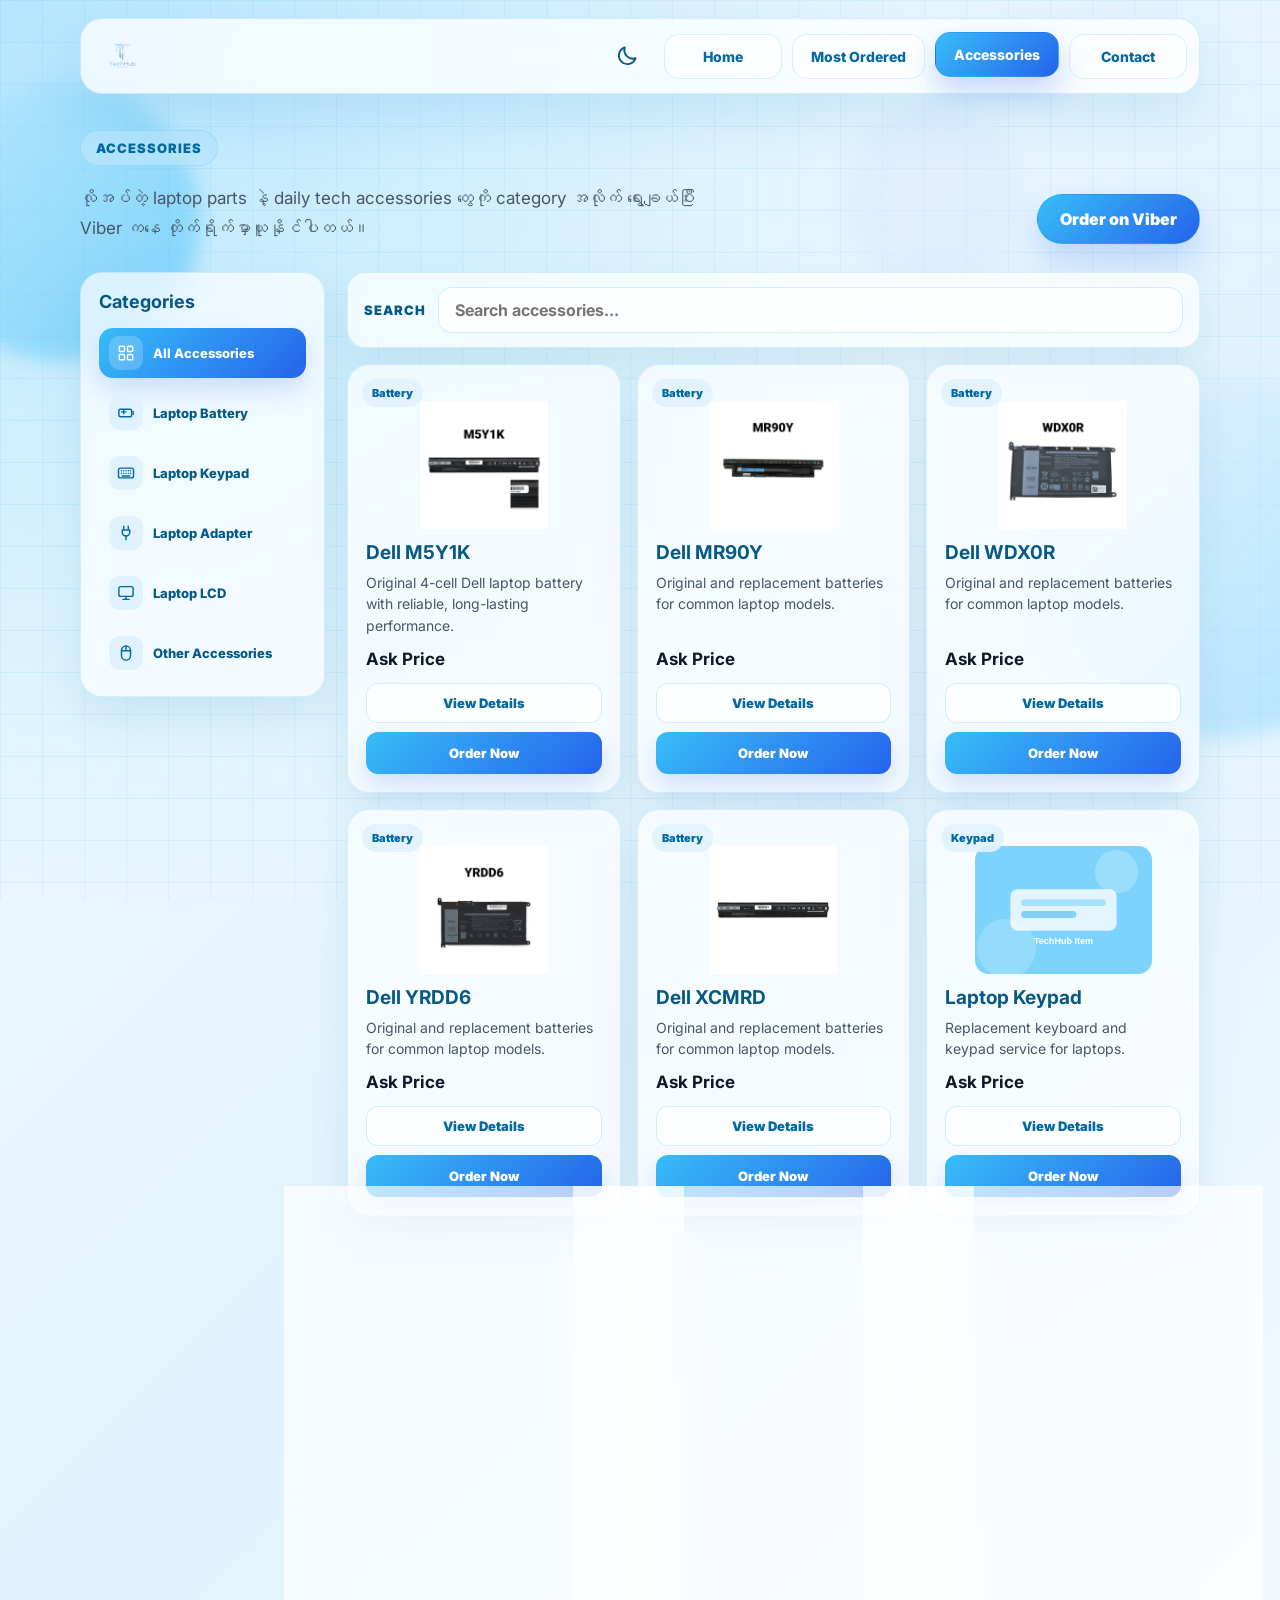
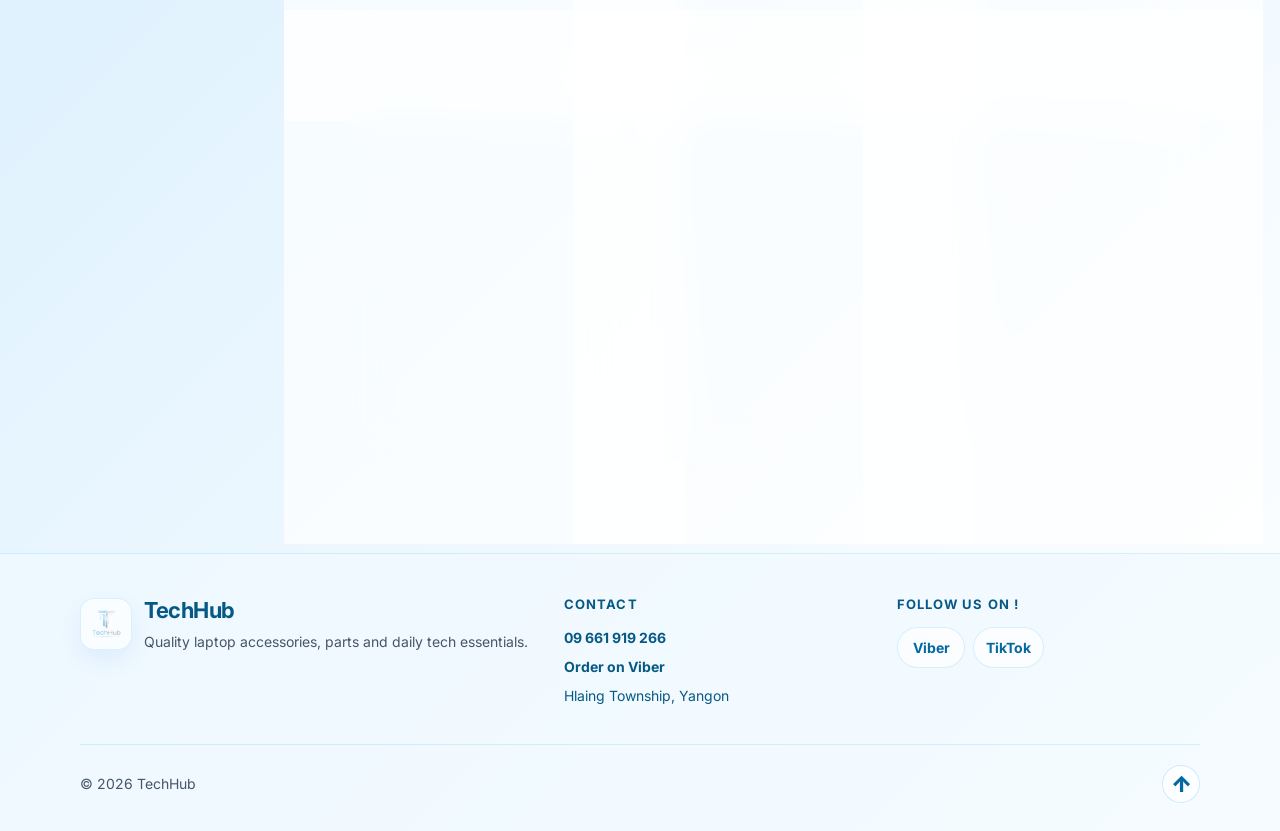
==== techhub-accessories/accessories.html @ 6a9ea834 "add png" ====
<!DOCTYPE html>
<html lang="en">
<head>
  <meta charset="UTF-8" />
  <meta name="viewport" content="width=device-width, initial-scale=1.0" />
  <title>Accessories | TechHub Accessories</title>
  <link rel="icon" type="image/png" href="assets/images/logo.png" />

  <link rel="preconnect" href="https://fonts.googleapis.com">
  <link rel="preconnect" href="https://fonts.gstatic.com" crossorigin>
  <link href="https://fonts.googleapis.com/css2?family=Inter:wght@400;500;600;700;800;900&display=swap" rel="stylesheet">

  <script>
    try {
      const savedTheme = localStorage.getItem("techhub-theme");
      const systemTheme = window.matchMedia("(prefers-color-scheme: dark)").matches ? "dark" : "light";
      document.documentElement.dataset.theme = savedTheme || systemTheme;
    } catch (error) {
      document.documentElement.dataset.theme = "light";
    }
  </script>
  <link rel="stylesheet" href="assets/css/style.css" />
</head>

<body data-page="accessories">
  <svg class="icon-sprite" aria-hidden="true">
    <symbol id="icon-battery" viewBox="0 0 24 24">
      <rect x="2.5" y="7" width="17" height="10" rx="2"></rect><path d="M21.5 10v4M6 10.5h6M9 8v5"></path>
    </symbol>
    <symbol id="icon-keyboard" viewBox="0 0 24 24">
      <rect x="2" y="5.5" width="20" height="13" rx="2.5"></rect><path d="M6 9h.01M9 9h.01M12 9h.01M15 9h.01M18 9h.01M6 12.5h.01M9 12.5h.01M12 12.5h.01M15 12.5h.01M18 12.5h.01M7 16h10"></path>
    </symbol>
    <symbol id="icon-adapter" viewBox="0 0 24 24">
      <path d="M9 3v5M15 3v5M7 8h10v3a5 5 0 0 1-5 5 5 5 0 0 1-5-5V8ZM12 16v5"></path>
    </symbol>
    <symbol id="icon-lcd" viewBox="0 0 24 24">
      <rect x="2.5" y="3.5" width="19" height="13" rx="2.5"></rect><path d="M8 20.5h8M12 16.5v4"></path>
    </symbol>
    <symbol id="icon-mouse" viewBox="0 0 24 24">
      <rect x="6" y="2.5" width="12" height="19" rx="6"></rect><path d="M12 2.5v6M6 9h12"></path>
    </symbol>
    <symbol id="icon-grid" viewBox="0 0 24 24">
      <rect x="3" y="3" width="7" height="7" rx="1.5"></rect><rect x="14" y="3" width="7" height="7" rx="1.5"></rect><rect x="3" y="14" width="7" height="7" rx="1.5"></rect><rect x="14" y="14" width="7" height="7" rx="1.5"></rect>
    </symbol>
  </svg>
  <div class="bg-orb orb-one"></div>
  <div class="bg-orb orb-two"></div>
  <div class="bg-orb orb-three"></div>

  <header class="site-header">
    <a href="index.html#home" class="brand-link">
      <img src="assets/images/logo.png" alt="TechHub Accessories">
    </a>

    <button class="theme-toggle" id="themeToggle" type="button" aria-label="Switch to dark mode" title="Switch color mode">
      <svg class="theme-icon sun-icon" aria-hidden="true" viewBox="0 0 24 24"><circle cx="12" cy="12" r="4"></circle><path d="M12 2v2M12 20v2M4.93 4.93l1.42 1.42M17.66 17.66l1.41 1.41M2 12h2M20 12h2M4.93 19.07l1.42-1.42M17.66 6.34l1.41-1.41"></path></svg>
      <svg class="theme-icon moon-icon" aria-hidden="true" viewBox="0 0 24 24"><path d="M20.5 14.2A8.5 8.5 0 0 1 9.8 3.5 8.5 8.5 0 1 0 20.5 14.2Z"></path></svg>
    </button>

    <button class="menu-toggle" id="menuToggle" type="button">
      <span></span>
      <span></span>
      <span></span>
    </button>

    <nav class="nav-menu" id="navMenu" aria-label="Main navigation">
      <a href="index.html#home" class="nav-link">Home</a>
      <a href="index.html#most-ordered" class="nav-link">Most Ordered</a>
      <a href="accessories.html" class="nav-link active">Accessories</a>
      <a href="#contact" class="nav-link">Contact</a>
    </nav>
  </header>

  <main class="catalog-page">
    <section class="section-container catalog-hero">
      <div>
        <span class="eyebrow">Accessories</span>
        <p>လိုအပ်တဲ့ laptop parts နဲ့ daily tech accessories တွေကို category အလိုက် ရွေးချယ်ပြီး Viber ကနေ တိုက်ရိုက်မှာယူနိုင်ပါတယ်။</p>
      </div>
      <a href="viber://chat?number=%2B959661919266" class="btn primary-btn">Order on Viber</a>
    </section>

    <section class="section-container catalog-layout">
      <aside class="catalog-sidebar">
        <h2>Categories</h2>
        <button type="button" class="sidebar-link active" data-category="all"><span><svg aria-hidden="true"><use href="#icon-grid"></use></svg></span>All Accessories</button>
        <button type="button" class="sidebar-link" data-category="battery"><span><svg aria-hidden="true"><use href="#icon-battery"></use></svg></span>Laptop Battery</button>
        <button type="button" class="sidebar-link" data-category="keypad"><span><svg aria-hidden="true"><use href="#icon-keyboard"></use></svg></span>Laptop Keypad</button>
        <button type="button" class="sidebar-link" data-category="adapter"><span><svg aria-hidden="true"><use href="#icon-adapter"></use></svg></span>Laptop Adapter</button>
        <button type="button" class="sidebar-link" data-category="lcd"><span><svg aria-hidden="true"><use href="#icon-lcd"></use></svg></span>Laptop LCD</button>
        <button type="button" class="sidebar-link" data-category="others"><span><svg aria-hidden="true"><use href="#icon-mouse"></use></svg></span>Other Accessories</button>
      </aside>

      <div class="catalog-content">
        <div class="catalog-toolbar">
          <label class="catalog-search">
            <span>Search</span>
            <input type="search" id="catalogSearch" placeholder="Search accessories..." autocomplete="off">
          </label>
        </div>

        <div class="catalog-grid">
          <article id="battery" class="catalog-card" data-category="battery">
            <span class="catalog-badge">Battery</span>
            <img src="assets/images/m5y1k.png" alt="Dell M5Y1K">
            <h3>Dell M5Y1K</h3>
            <p>Original 4-cell Dell laptop battery with reliable, long-lasting performance.</p>
            <strong>Ask Price </strong>
            <div class="catalog-actions">
              <a href="product.html?item=dell-m5y1k" class="details-link">View Details</a>
              <a href="viber://chat?number=%2B959661919266" class="order-link">Order Now</a>
            </div>
          </article>

          <article id="battery" class="catalog-card" data-category="battery">
            <span class="catalog-badge">Battery</span>
            <img src="assets/images/mr90y.png" alt="Dell MR90Y">
            <h3>Dell MR90Y</h3>
            <p>Original and replacement batteries for common laptop models.</p>
            <strong>Ask Price</strong>
            <div class="catalog-actions">
              <a href="product.html?item=dell-mr90y" class="details-link">View Details</a>
              <a href="viber://chat?number=%2B959661919266" class="order-link">Order Now</a>
            </div>
          </article>


          <article id="battery" class="catalog-card" data-category="battery">
            <span class="catalog-badge">Battery</span>
            <img src="assets/images/wdx0r.png" alt="Dell WDX0R">
            <h3>Dell WDX0R</h3>
            <p>Original and replacement batteries for common laptop models.</p>
            <strong>Ask Price</strong>
            <div class="catalog-actions">
              <a href="product.html?item=dell-wdx0r" class="details-link">View Details</a>
              <a href="viber://chat?number=%2B959661919266" class="order-link">Order Now</a>
            </div>
          </article>

          <article id="battery" class="catalog-card" data-category="battery">
            <span class="catalog-badge">Battery</span>
            <img src="assets/images/yrdd6.png" alt="Dell YRDD6">
            <h3>Dell YRDD6</h3>
            <p>Original and replacement batteries for common laptop models.</p>
            <strong>Ask Price</strong>
            <div class="catalog-actions">
              <a href="product.html?item=dell-yrdd6" class="details-link">View Details</a>
              <a href="viber://chat?number=%2B959661919266" class="order-link">Order Now</a>
            </div>
          </article>

          <article id="battery" class="catalog-card" data-category="battery">
            <span class="catalog-badge">Battery</span>
            <img src="assets/images/battery.png" alt="Dell XCMRD">
            <h3>Dell XCMRD</h3>
            <p>Original and replacement batteries for common laptop models.</p>
            <strong>Ask Price</strong>
            <div class="catalog-actions">
              <a href="product.html?item=dell-xcmrd" class="details-link">View Details</a>
              <a href="viber://chat?number=%2B959661919266" class="order-link">Order Now</a>
            </div>
          </article>

          <article id="keypad" class="catalog-card" data-category="keypad">
            <span class="catalog-badge">Keypad</span>
            <img src="assets/images/keyboard.svg" alt="Laptop keypad">
            <h3>Laptop Keypad</h3>
            <p>Replacement keyboard and keypad service for laptops.</p>
            <strong>Ask Price</strong>
            <div class="catalog-actions">
              <a href="product.html?item=laptop-keypad" class="details-link">View Details</a>
              <a href="viber://chat?number=%2B959661919266" class="order-link">Order Now</a>
            </div>
          </article>

          <article class="catalog-card" data-category="keypad">
            <span class="catalog-badge">Keypad</span>
            <img src="assets/images/keyboard.svg" alt="External keyboard">
            <h3>External Keyboard</h3>
            <p>Comfortable typing keyboard for desk setups and study.</p>
            <strong>25,000 MMK</strong>
            <div class="catalog-actions">
              <a href="product.html?item=external-keyboard" class="details-link">View Details</a>
              <a href="viber://chat?number=%2B959661919266" class="order-link">Order Now</a>
            </div>
          </article>

          <article id="adapter" class="catalog-card" data-category="adapter">
            <span class="catalog-badge">Adapter</span>
            <img src="assets/images/adapter.svg" alt="Laptop adapter">
            <h3>Laptop Adapter</h3>
            <p>Chargers and power adapters for daily laptop charging.</p>
            <strong>30,000 MMK</strong>
            <div class="catalog-actions">
              <a href="product.html?item=laptop-adapter" class="details-link">View Details</a>
              <a href="viber://chat?number=%2B959661919266" class="order-link">Order Now</a>
            </div>
          </article>

          <article class="catalog-card" data-category="adapter">
            <span class="catalog-badge">Adapter</span>
            <img src="assets/images/adapter.svg" alt="Type-C hub">
            <h3>Type-C Hub</h3>
            <p>Compact hub for USB, HDMI, and charging connection.</p>
            <strong>20,000 MMK</strong>
            <div class="catalog-actions">
              <a href="product.html?item=type-c-hub" class="details-link">View Details</a>
              <a href="viber://chat?number=%2B959661919266" class="order-link">Order Now</a>
            </div>
          </article>

          <article id="lcd" class="catalog-card" data-category="lcd">
            <span class="catalog-badge">LCD</span>
            <img src="assets/images/keyboard.svg" alt="Laptop LCD panel">
            <h3>Laptop LCD</h3>
            <p>Display panel replacement and laptop screen service.</p>
            <strong>Ask Price</strong>
            <div class="catalog-actions">
              <a href="product.html?item=laptop-lcd" class="details-link">View Details</a>
              <a href="viber://chat?number=%2B959661919266" class="order-link">Order Now</a>
            </div>
          </article>

          <article class="catalog-card" data-category="lcd">
            <span class="catalog-badge">LCD</span>
            <img src="assets/images/keyboard.svg" alt="Laptop display cable">
            <h3>Display Cable</h3>
            <p>Screen cable checking and replacement support.</p>
            <strong>Ask Price</strong>
            <div class="catalog-actions">
              <a href="product.html?item=display-cable" class="details-link">View Details</a>
              <a href="viber://chat?number=%2B959661919266" class="order-link">Order Now</a>
            </div>
          </article>

          <article class="catalog-card" data-category="others">
            <span class="catalog-badge">Others</span>
            <img src="assets/images/adapter.svg" alt="Laptop stand">
            <h3>Laptop Stand</h3>
            <p>Adjustable laptop stand for a cleaner desk setup.</p>
            <strong>18,000 MMK</strong>
            <div class="catalog-actions">
              <a href="product.html?item=laptop-stand" class="details-link">View Details</a>
              <a href="viber://chat?number=%2B959661919266" class="order-link">Order Now</a>
            </div>
          </article>
        </div>
        <p class="catalog-empty" id="catalogEmpty">No accessories found.</p>
      </div>
    </section>
  </main>

  <footer id="contact" class="footer">
    <div class="footer-inner section-container">
      <div class="footer-brand footer-block">
        <div class="footer-logo">
          <img src="assets/images/logo.png" alt="TechHub Accessories">
        </div>
        <div>
          <h2>TechHub </h2>
          <p>Quality laptop accessories, parts and daily tech essentials.</p>
        </div>
      </div>

      <div class="footer-column footer-block">
        <h3>Contact</h3>
        <a href="tel:09661919266">09 661 919 266</a>
        <a href="viber://chat?number=%2B959661919266">Order on Viber</a>
        <p>Hlaing Township, Yangon</p>
      </div>

      <div class="footer-column footer-block">
        <h3>Follow us on !</h3>
        <div class="social-links">
          <a href="viber://chat?number=%2B959661919266" aria-label="Chat with TechHub Accessories on Viber">Viber</a>
          <a href="https://www.tiktok.com/@techhubaccess" target="_blank" rel="noopener" aria-label="Open TechHub Accessories TikTok">TikTok</a>
        </div>
      </div>

      <div class="footer-bottom">
        <p>© 2026 TechHub</p>
        <a href="#" class="back-top" aria-label="Back to top">↑</a>
      </div>
    </div>
  </footer>

  <script src="assets/js/script.js"></script>
</body>
</html>
---- techhub-accessories/assets/css/style.css ----
* {
  margin: 0;
  padding: 0;
  box-sizing: border-box;
}

html {
  scroll-behavior: smooth;
  scroll-padding-top: 130px;
}

body {
  min-height: 100vh;
  font-family: "Inter", Arial, sans-serif;
  color: #0f172a;
  background:
    radial-gradient(circle at top left, rgba(125, 211, 252, 0.55), transparent 34%),
    linear-gradient(135deg, #f8fdff 0%, #e0f2fe 45%, #ffffff 100%);
  overflow-x: hidden;
}

body::before {
  content: "";
  position: fixed;
  inset: 0;
  background-image:
    linear-gradient(rgba(14, 165, 233, 0.08) 1px, transparent 1px),
    linear-gradient(90deg, rgba(14, 165, 233, 0.08) 1px, transparent 1px);
  background-size: 42px 42px;
  pointer-events: none;
  z-index: -3;
}

.icon-sprite {
  position: absolute;
  width: 0;
  height: 0;
  overflow: hidden;
}

.bg-orb {
  position: fixed;
  border-radius: 999px;
  filter: blur(10px);
  opacity: 0.55;
  z-index: -2;
}

.orb-one {
  width: 280px;
  height: 280px;
  top: 9%;
  left: -80px;
  background: linear-gradient(135deg, #bae6fd, #38bdf8);
}

.orb-two {
  width: 360px;
  height: 360px;
  right: -120px;
  bottom: 18%;
  background: linear-gradient(135deg, #eff6ff, #7dd3fc);
}

.orb-three {
  width: 180px;
  height: 180px;
  right: 20%;
  top: 12%;
  background: #dbeafe;
}

.section-container {
  width: min(1120px, calc(100% - 40px));
  margin: 0 auto;
}

.glass-card {
  background: rgba(255, 255, 255, 0.55);
  border: 1px solid rgba(255, 255, 255, 0.72);
  box-shadow: 0 24px 70px rgba(14, 116, 144, 0.16);
  backdrop-filter: blur(18px);
  -webkit-backdrop-filter: blur(18px);
}

/* HEADER */
.site-header {
  position: fixed;
  top: 18px;
  left: 50%;
  width: min(1120px, calc(100% - 40px));
  transform: translateX(-50%);
  z-index: 9999;
  display: flex;
  align-items: center;
  justify-content: space-between;
  gap: 16px;
  padding: 10px 12px 10px 18px;
  border-radius: 22px;
  background: rgba(255, 255, 255, 0.74);
  border: 1px solid rgba(14, 165, 233, 0.18);
  box-shadow: 0 20px 60px rgba(2, 132, 199, 0.15);
  backdrop-filter: blur(18px);
  -webkit-backdrop-filter: blur(18px);
}

.brand-link {
  display: inline-flex;
  align-items: center;
  width: 150px;
  min-height: 54px;
  overflow: hidden;
  text-decoration: none;
  color: #075985;
  font-weight: 900;
  letter-spacing: -0.03em;
  font-size: 18px;
  white-space: nowrap;
}

.brand-link img {
  width: 100%;
  height: 46px;
  object-fit: contain;
  object-position: left center;
  display: block;
}

.nav-menu {
  display: flex;
  align-items: center;
  justify-content: flex-end;
  gap: 10px;
}

.nav-link {
  min-width: 118px;
  padding: 13px 18px;
  text-decoration: none;
  color: #0369a1;
  font-weight: 800;
  font-size: 14px;
  text-align: center;
  border-radius: 15px;
  border: 1px solid rgba(14, 165, 233, 0.15);
  background: rgba(255, 255, 255, 0.55);
  transition: 0.25s ease;
}

.nav-link:hover,
.nav-link.active {
  color: white;
  transform: translateY(-2px);
  background: linear-gradient(135deg, #38bdf8, #2563eb);
  box-shadow: 0 14px 30px rgba(37, 99, 235, 0.25);
}

/* HAMBURGER */
.menu-toggle {
  display: none;
  width: 54px;
  height: 54px;
  border: none;
  border-radius: 18px;
  background: rgba(255, 255, 255, 0.72);
  cursor: pointer;
  align-items: center;
  justify-content: center;
  flex-direction: column;
  gap: 6px;
}

.menu-toggle span {
  width: 24px;
  height: 3px;
  border-radius: 99px;
  background: #075985;
  transition: 0.3s ease;
}

.theme-toggle {
  width: 42px;
  height: 42px;
  flex: 0 0 42px;
  display: grid;
  place-items: center;
  margin-left: auto;
  padding: 0;
  border: 0;
  color: #075985;
  background: transparent;
  cursor: pointer;
  transition: 0.25s ease;
}

.theme-toggle:hover {
  color: #2563eb;
  transform: rotate(12deg) scale(1.08);
}

.theme-toggle:focus-visible {
  outline: 3px solid rgba(14, 165, 233, 0.3);
  outline-offset: 3px;
}

.theme-icon {
  width: 24px;
  height: 24px;
  fill: none;
  stroke: currentColor;
  stroke-width: 1.9;
  stroke-linecap: round;
  stroke-linejoin: round;
}

.sun-icon {
  display: none;
}

html[data-theme="dark"] .sun-icon {
  display: block;
}

html[data-theme="dark"] .moon-icon {
  display: none;
}

.menu-toggle.active span:nth-child(1) {
  transform: translateY(9px) rotate(45deg);
}

.menu-toggle.active span:nth-child(2) {
  opacity: 0;
}

.menu-toggle.active span:nth-child(3) {
  transform: translateY(-9px) rotate(-45deg);
}

/* HERO */
.hero {
  min-height: 100vh;
  display: grid;
  grid-template-columns: 1.05fr 0.95fr;
  align-items: center;
  gap: 34px;
  padding: 120px 0 70px;
}

.hero-content,
.hero-visual {
  border-radius: 38px;
  padding: 42px;
}

.eyebrow {
  display: inline-flex;
  margin-bottom: 18px;
  padding: 9px 15px;
  border-radius: 999px;
  color: #0369a1;
  font-size: 13px;
  font-weight: 900;
  letter-spacing: 0.08em;
  text-transform: uppercase;
  background: rgba(186, 230, 253, 0.75);
  border: 1px solid rgba(14, 165, 233, 0.15);
}

h1 {
  font-size: clamp(44px, 7vw, 82px);
  line-height: 0.95;
  letter-spacing: -0.06em;
  margin-bottom: 22px;
  background: linear-gradient(135deg, #075985, #0ea5e9, #2563eb);
  -webkit-background-clip: text;
  background-clip: text;
  color: transparent;
}

.hero-content p,
.section-heading p,
.slide-info p,
.tagline,
.footer p {
  color: #475569;
  line-height: 1.8;
}

.hero-actions {
  display: flex;
  flex-wrap: wrap;
  gap: 14px;
  margin-top: 30px;
}

.btn {
  display: inline-flex;
  justify-content: center;
  align-items: center;
  padding: 14px 22px;
  border-radius: 999px;
  text-decoration: none;
  font-weight: 900;
  border: 1px solid rgba(14, 165, 233, 0.28);
  transition: 0.25s ease;
}

.primary-btn {
  color: white;
  background: linear-gradient(135deg, #38bdf8, #2563eb);
  box-shadow: 0 16px 34px rgba(37, 99, 235, 0.22);
}

.outline-btn {
  color: #0369a1;
  background: rgba(255, 255, 255, 0.58);
}

.btn:hover {
  transform: translateY(-3px);
  color: white;
  background: linear-gradient(135deg, #0284c7, #1d4ed8);
  box-shadow: 0 18px 36px rgba(37, 99, 235, 0.26);
}

/* HERO VISUAL */
.hero-visual {
  min-height: 520px;
  position: relative;
  display: flex;
  align-items: center;
  overflow: hidden;
}

.hero-visual::before {
  content: "";
  position: absolute;
  width: 360px;
  height: 360px;
  right: -100px;
  top: -110px;
  border-radius: 50%;
  background: linear-gradient(135deg, #7dd3fc, #2563eb);
  opacity: 0.28;
}

.menu-preview {
  position: relative;
  width: 100%;
  padding: 24px;
  border-radius: 28px;
  background: rgba(255, 255, 255, 0.86);
  border: 1px solid rgba(255, 255, 255, 0.95);
  box-shadow: 0 28px 70px rgba(14, 116, 144, 0.18);
  z-index: 2;
}

.menu-preview-head {
  display: flex;
  align-items: end;
  justify-content: space-between;
  gap: 20px;
  margin-bottom: 18px;
}

.menu-preview-head div > span {
  display: block;
  margin-bottom: 6px;
  color: #0284c7;
  font-size: 11px;
  font-weight: 900;
  letter-spacing: 0.1em;
  text-transform: uppercase;
}

.menu-preview-head h2 {
  color: #075985;
  font-size: 25px;
  letter-spacing: -0.04em;
}

.menu-preview-head a {
  color: #2563eb;
  font-size: 13px;
  font-weight: 900;
  text-decoration: none;
  white-space: nowrap;
}

.preview-products {
  display: grid;
  gap: 10px;
}

.preview-product {
  display: grid;
  grid-template-columns: 68px minmax(0, 1fr) auto;
  align-items: center;
  gap: 14px;
  min-height: 88px;
  padding: 10px 14px 10px 10px;
  border-radius: 20px;
  color: inherit;
  text-decoration: none;
  background: rgba(240, 249, 255, 0.82);
  border: 1px solid rgba(14, 165, 233, 0.11);
  transition: 0.25s ease;
}

.preview-product:hover {
  transform: translateX(4px);
  border-color: rgba(37, 99, 235, 0.24);
  background: white;
  box-shadow: 0 14px 28px rgba(37, 99, 235, 0.1);
}

.preview-image {
  width: 68px;
  height: 68px;
  display: grid;
  place-items: center;
  border-radius: 16px;
  background: linear-gradient(135deg, #e0f2fe, #dbeafe);
}

.preview-image img {
  width: 52px;
  height: 52px;
  object-fit: contain;
}

.preview-copy,
.preview-copy strong,
.preview-copy small {
  display: block;
}

.preview-copy strong {
  margin-bottom: 5px;
  color: #075985;
  font-size: 15px;
}

.preview-copy small {
  color: #64748b;
  font-size: 12px;
  font-weight: 600;
}

.preview-price {
  color: #0f172a;
  font-size: 14px;
  font-weight: 900;
  text-align: right;
}

.preview-price small {
  display: block;
  margin-top: 3px;
  color: #64748b;
  font-size: 9px;
  letter-spacing: 0.08em;
}

.menu-preview-foot {
  display: flex;
  justify-content: space-between;
  gap: 16px;
  margin-top: 16px;
  padding-top: 16px;
  border-top: 1px solid rgba(14, 165, 233, 0.13);
  color: #64748b;
  font-size: 11px;
  font-weight: 700;
}

.menu-preview-foot b {
  color: #0369a1;
}

/* SECTIONS */
.accessories-section,
.most-section {
  padding: 85px 0;
}

.section-heading {
  max-width: 820px;
  margin-bottom: 28px;
}

.section-heading h2 {
  font-size: clamp(32px, 5vw, 56px);
  letter-spacing: -0.045em;
  margin-bottom: 12px;
  color: #075985;
}

.section-heading p {
  max-width: 760px;
  font-size: 18px;
  line-height: 1.9;
  color: #475569;
  word-break: keep-all;
}

/* MOST ORDERED */
.most-slider-wrap {
  overflow: hidden;
  padding: 24px;
  border-radius: 34px;
}

.most-slider {
  display: flex;
  gap: 26px;
}

.product-card {
  flex: 0 0 calc((100% - 52px) / 3);
  flex-shrink: 0;
  position: relative;
  padding: 28px;
  border-radius: 30px;
  min-height: 280px;
}

.card-content {
  height: 100%;
  display: grid;
  grid-template-columns: 115px 1fr;
  gap: 22px;
  align-items: center;
}

.card-image {
  display: flex;
  align-items: center;
  justify-content: center;
}

.card-image img {
  width: 105px;
  height: 105px;
  object-fit: contain;
}

.card-info {
  text-align: left;
}

.card-info h3 {
  color: #075985;
  font-size: 22px;
  margin-bottom: 10px;
}

.card-info p {
  color: #475569;
  line-height: 1.7;
  margin-bottom: 12px;
}

.card-info strong {
  display: block;
  color: #0f172a;
  font-size: 20px;
  margin-bottom: 18px;
}

.card-actions {
  display: flex;
  gap: 10px;
}

.card-actions .btn {
  padding: 12px 15px;
  font-size: 13px;
  white-space: nowrap;
}

.badge {
  position: absolute;
  top: 18px;
  left: 18px;
  padding: 8px 14px;
  border-radius: 999px;
  background: linear-gradient(135deg, #38bdf8, #2563eb);
  color: white;
  font-size: 13px;
  font-weight: 800;
}

/* SLIDER */
.slider-wrap {
  position: relative;
  padding: 24px;
  border-radius: 34px;
}

.slider {
  display: flex;
  gap: 20px;
  overflow-x: auto;
  scroll-snap-type: x mandatory;
  scroll-behavior: smooth;
  cursor: grab;
  scrollbar-width: none;
}

.slider::-webkit-scrollbar {
  display: none;
}

.slider.dragging {
  cursor: grabbing;
  scroll-behavior: auto;
}

.slide {
  flex: 0 0 calc((100% - 40px) / 3);
  min-width: 260px;
  overflow: hidden;
  scroll-snap-align: start;
  border-radius: 28px;
  background: rgba(255, 255, 255, 0.82);
  border: 1px solid rgba(14, 165, 233, 0.13);
  box-shadow: 0 18px 48px rgba(2, 132, 199, 0.12);
}

.slide img {
  width: 100%;
  height: 260px;
  object-fit: cover;
  display: block;
}

.slide-info {
  padding: 22px;
}

.slide-info h3 {
  color: #075985;
  font-size: 24px;
  margin-bottom: 8px;
}

.slider-btn {
  position: absolute;
  top: 50%;
  width: 48px;
  height: 48px;
  border: 0;
  border-radius: 50%;
  cursor: pointer;
  color: white;
  font-size: 34px;
  line-height: 1;
  background: linear-gradient(135deg, #38bdf8, #2563eb);
  box-shadow: 0 16px 32px rgba(37, 99, 235, 0.26);
  transform: translateY(-50%);
  z-index: 5;
  transition: 0.25s ease;
}

.slider-btn:hover {
  transform: translateY(-50%) scale(1.08);
}

.prev {
  left: 2px;
}

.next {
  right: 2px;
}

/* ACCESSORY CATEGORIES */
.category-grid {
  display: grid;
  grid-template-columns: repeat(5, minmax(0, 1fr));
  gap: 14px;
  align-items: stretch;
}

.category-card {
  min-height: 96px;
  padding: 16px;
  border-radius: 18px;
  display: grid;
  grid-template-columns: 54px 1fr;
  grid-template-areas:
    "icon copy"
    "icon link";
  gap: 8px 14px;
  align-items: center;
  background: rgba(255, 255, 255, 0.48);
  border: 1px solid rgba(255, 255, 255, 0.78);
  box-shadow: 0 16px 42px rgba(14, 116, 144, 0.1);
  backdrop-filter: blur(20px);
  -webkit-backdrop-filter: blur(20px);
  transition: 0.3s ease;
}

.category-card:hover {
  transform: translateY(-4px);
  border-color: rgba(14, 165, 233, 0.28);
  background: rgba(255, 255, 255, 0.68);
  box-shadow: 0 22px 54px rgba(37, 99, 235, 0.15);
}

.category-icon {
  grid-area: icon;
  width: 54px;
  height: 54px;
  display: grid;
  place-items: center;
  border-radius: 16px;
  color: #075985;
  font-size: 15px;
  font-weight: 900;
  letter-spacing: 0;
  background: linear-gradient(135deg, #bae6fd, #60a5fa);
  box-shadow: inset 0 1px 0 rgba(255, 255, 255, 0.48), 0 12px 24px rgba(37, 99, 235, 0.16);
}

.category-icon svg {
  width: 29px;
  height: 29px;
  fill: none;
  stroke: currentColor;
  stroke-width: 1.8;
  stroke-linecap: round;
  stroke-linejoin: round;
}

.category-copy {
  grid-area: copy;
  min-width: 0;
}

.category-copy h3 {
  color: #075985;
  font-size: 15px;
  line-height: 1.25;
  margin-bottom: 4px;
}

.category-copy p {
  color: #475569;
  font-size: 12px;
  font-weight: 600;
  line-height: 1.45;
}

.category-link {
  grid-area: link;
  width: fit-content;
  color: #2563eb;
  font-size: 12px;
  font-weight: 900;
  text-decoration: none;
  line-height: 1;
  transition: 0.25s ease;
}

.category-link:hover {
  color: #075985;
}

/* CATALOG PAGE */
.catalog-page {
  padding-top: 130px;
}

.catalog-hero {
  display: flex;
  justify-content: space-between;
  gap: 28px;
  align-items: end;
  margin-bottom: 28px;
}

.catalog-hero h1 {
  font-size: clamp(38px, 5vw, 64px);
  margin-bottom: 14px;
}

.catalog-hero p {
  max-width: 620px;
  color: #475569;
  font-size: 17px;
  line-height: 1.75;
}

.catalog-hero .btn {
  width: auto;
  white-space: nowrap;
}

.catalog-layout {
  display: grid;
  grid-template-columns: 245px 1fr;
  gap: 22px;
  align-items: start;
  padding-bottom: 50px;
}

.catalog-sidebar,
.catalog-toolbar,
.catalog-card {
  background: rgba(255, 255, 255, 0.68);
  border: 1px solid rgba(14, 165, 233, 0.14);
  box-shadow: 0 18px 42px rgba(14, 116, 144, 0.1);
  backdrop-filter: blur(18px);
  -webkit-backdrop-filter: blur(18px);
}

.catalog-sidebar {
  position: sticky;
  top: 130px;
  display: grid;
  gap: 10px;
  padding: 18px;
  border-radius: 22px;
}

.catalog-sidebar h2 {
  color: #075985;
  font-size: 18px;
  margin-bottom: 6px;
}

.sidebar-link {
  min-height: 44px;
  display: grid;
  grid-template-columns: 34px 1fr;
  gap: 10px;
  align-items: center;
  padding: 8px 10px;
  border-radius: 14px;
  border: 0;
  color: #075985;
  text-decoration: none;
  font-size: 13px;
  font-weight: 800;
  font-family: inherit;
  text-align: left;
  background: transparent;
  cursor: pointer;
  transition: 0.25s ease;
}

.sidebar-link span {
  width: 34px;
  height: 34px;
  display: grid;
  place-items: center;
  border-radius: 11px;
  background: #e0f2fe;
  color: #0369a1;
  font-size: 12px;
}

.sidebar-link span svg {
  width: 18px;
  height: 18px;
  fill: none;
  stroke: currentColor;
  stroke-width: 1.9;
  stroke-linecap: round;
  stroke-linejoin: round;
}

.sidebar-link:hover,
.sidebar-link.active {
  color: white;
  background: linear-gradient(135deg, #38bdf8, #2563eb);
  box-shadow: 0 12px 24px rgba(37, 99, 235, 0.18);
}

.sidebar-link:hover span,
.sidebar-link.active span {
  color: white;
  background: rgba(255, 255, 255, 0.2);
}

.catalog-content {
  min-width: 0;
}

.catalog-toolbar {
  margin-bottom: 16px;
  padding: 14px 16px;
  border-radius: 18px;
}

.catalog-search {
  display: grid;
  grid-template-columns: auto 1fr;
  gap: 12px;
  align-items: center;
}

.catalog-search span {
  color: #075985;
  font-size: 13px;
  font-weight: 900;
  text-transform: uppercase;
  letter-spacing: 0.08em;
}

.catalog-search input {
  width: 100%;
  min-height: 46px;
  padding: 0 16px;
  border-radius: 14px;
  border: 1px solid rgba(14, 165, 233, 0.18);
  color: #075985;
  background: rgba(255, 255, 255, 0.78);
  font: inherit;
  font-weight: 700;
  outline: none;
  transition: 0.25s ease;
}

.catalog-search input:focus {
  border-color: rgba(37, 99, 235, 0.42);
  box-shadow: 0 0 0 4px rgba(14, 165, 233, 0.12);
}

.catalog-card.hidden {
  display: none;
}

.catalog-empty {
  display: none;
  margin-top: 18px;
  padding: 22px;
  border-radius: 18px;
  color: #475569;
  text-align: center;
  font-weight: 800;
  background: rgba(255, 255, 255, 0.62);
  border: 1px solid rgba(14, 165, 233, 0.14);
}

.catalog-empty.show {
  display: block;
}

.catalog-grid {
  display: grid;
  grid-template-columns: repeat(3, minmax(0, 1fr));
  gap: 16px;
}

.catalog-card {
  position: relative;
  min-height: 315px;
  display: flex;
  flex-direction: column;
  padding: 18px;
  border-radius: 22px;
  transition: 0.25s ease;
}

.catalog-card:hover {
  transform: translateY(-4px);
  border-color: rgba(14, 165, 233, 0.28);
  box-shadow: 0 24px 56px rgba(37, 99, 235, 0.14);
}

.catalog-badge {
  position: absolute;
  top: 14px;
  left: 14px;
  padding: 7px 10px;
  border-radius: 999px;
  color: #0369a1;
  background: rgba(224, 242, 254, 0.9);
  font-size: 11px;
  font-weight: 900;
}

.catalog-card img {
  width: 100%;
  height: 128px;
  margin: 18px 0 12px;
  object-fit: contain;
}

.catalog-card h3 {
  color: #075985;
  font-size: 19px;
  margin-bottom: 8px;
}

.catalog-card p {
  flex: 1;
  color: #475569;
  font-size: 14px;
  line-height: 1.55;
  margin-bottom: 12px;
}

.catalog-card strong {
  display: block;
  color: #0f172a;
  font-size: 17px;
  margin-bottom: 14px;
}

.order-link {
  display: inline-flex;
  justify-content: center;
  align-items: center;
  min-height: 42px;
  border-radius: 12px;
  color: white;
  text-decoration: none;
  font-size: 13px;
  font-weight: 900;
  background: linear-gradient(135deg, #38bdf8, #2563eb);
  box-shadow: 0 12px 24px rgba(37, 99, 235, 0.18);
  transition: 0.25s ease;
}

.order-link:hover {
  transform: translateY(-2px);
  background: linear-gradient(135deg, #0284c7, #1d4ed8);
}

.catalog-actions {
  display: grid;
  grid-template-columns: 1fr;
  gap: 9px;
}

.details-link {
  display: inline-flex;
  justify-content: center;
  align-items: center;
  min-height: 40px;
  border-radius: 12px;
  color: #0369a1;
  text-decoration: none;
  font-size: 13px;
  font-weight: 900;
  background: rgba(255, 255, 255, 0.74);
  border: 1px solid rgba(14, 165, 233, 0.18);
  transition: 0.25s ease;
}

.details-link:hover {
  color: white;
  transform: translateY(-2px);
  background: linear-gradient(135deg, #38bdf8, #2563eb);
}

/* PRODUCT DETAILS */
.product-page {
  padding-top: 112px;
}

.breadcrumb {
  display: flex;
  gap: 10px;
  align-items: center;
  margin-bottom: 16px;
  color: #64748b;
  font-size: 14px;
  font-weight: 700;
}

.breadcrumb a {
  color: #075985;
  text-decoration: none;
}

.product-detail {
  display: grid;
  grid-template-columns: minmax(0, 1fr) minmax(360px, 0.9fr);
  gap: 22px;
  align-items: stretch;
}

.product-gallery {
  display: block;
}

.product-image-panel,
.detail-panel,
.related-card {
  background: rgba(255, 255, 255, 0.68);
  border: 1px solid rgba(14, 165, 233, 0.14);
  box-shadow: 0 18px 42px rgba(14, 116, 144, 0.1);
  backdrop-filter: blur(18px);
  -webkit-backdrop-filter: blur(18px);
}

.product-image-panel {
  min-height: 390px;
  display: grid;
  place-items: center;
  border-radius: 26px;
}

.product-image-panel img {
  width: min(76%, 360px);
  height: 270px;
  object-fit: contain;
}

.product-summary {
  position: relative;
  padding: 26px;
  border-radius: 26px;
  background: rgba(255, 255, 255, 0.62);
  border: 1px solid rgba(14, 165, 233, 0.14);
  box-shadow: 0 18px 42px rgba(14, 116, 144, 0.1);
}

.product-summary .catalog-badge {
  position: static;
  display: inline-flex;
  margin-bottom: 14px;
}

.product-summary h1 {
  font-size: clamp(30px, 3.2vw, 46px);
  line-height: 1.02;
  margin-bottom: 10px;
}

.detail-subtitle {
  color: #475569;
  font-size: 16px;
  line-height: 1.65;
  margin-bottom: 14px;
}

.product-summary strong {
  display: block;
  color: #0f172a;
  font-size: 26px;
  margin-bottom: 16px;
}

.detail-points {
  display: grid;
  gap: 8px;
  margin: 0 0 20px;
  padding: 0;
  list-style: none;
}

.detail-points li {
  color: #075985;
  font-weight: 800;
}

.detail-points li::before {
  content: "✓";
  margin-right: 8px;
  color: #2563eb;
}

.detail-actions {
  display: flex;
  gap: 12px;
}

.detail-info-grid {
  display: grid;
  grid-template-columns: 1fr 1fr;
  gap: 22px;
  margin-top: 22px;
}

.detail-panel {
  padding: 24px;
  border-radius: 22px;
}

.detail-panel h2 {
  color: #075985;
  font-size: 22px;
  margin-bottom: 14px;
}

.detail-panel p,
.detail-panel li {
  color: #475569;
  line-height: 1.75;
}

.detail-panel ul {
  padding-left: 20px;
}

.related-section {
  padding: 42px 0 10px;
}

.related-grid {
  display: grid;
  grid-template-columns: repeat(3, minmax(0, 1fr));
  gap: 16px;
}

.related-card {
  display: grid;
  grid-template-columns: 80px 1fr;
  gap: 14px;
  align-items: center;
  padding: 16px;
  border-radius: 18px;
  color: #075985;
  text-decoration: none;
  font-weight: 900;
  transition: 0.25s ease;
}

.related-card:hover {
  transform: translateY(-3px);
  border-color: rgba(14, 165, 233, 0.28);
}

.related-card img {
  width: 72px;
  height: 72px;
  object-fit: contain;
}

@media (max-width: 1024px) {
  .category-grid {
    grid-template-columns: repeat(3, 1fr);
  }

  .catalog-layout {
    grid-template-columns: 1fr;
  }

  .catalog-sidebar {
    position: static;
    grid-template-columns: repeat(5, minmax(130px, 1fr));
    overflow-x: auto;
  }

  .catalog-sidebar h2 {
    grid-column: 1 / -1;
  }

  .catalog-grid {
    grid-template-columns: repeat(2, minmax(0, 1fr));
  }

  .product-detail,
  .detail-info-grid {
    grid-template-columns: 1fr;
  }
}

@media (max-width: 620px) {
  .category-grid {
    grid-template-columns: 1fr;
    gap: 12px;
  }

  .category-card {
    min-height: 88px;
    padding: 14px;
    grid-template-columns: 50px 1fr;
  }

  .category-icon {
    width: 50px;
    height: 50px;
  }

  .catalog-page {
    padding-top: 112px;
  }

  .catalog-hero {
    display: block;
  }

  .catalog-hero .btn {
    width: 100%;
    margin-top: 20px;
  }

  .catalog-sidebar {
    grid-template-columns: 1fr;
  }

  .catalog-toolbar {
    padding: 12px;
  }

  .catalog-search {
    grid-template-columns: 1fr;
    gap: 8px;
  }

  .catalog-grid {
    grid-template-columns: 1fr;
  }

  .product-page {
    padding-top: 112px;
  }

  .product-image-panel {
    min-height: 320px;
  }

  .product-image-panel img {
    height: 230px;
  }

  .product-summary {
    padding: 22px;
  }

  .detail-actions,
  .related-grid {
    grid-template-columns: 1fr;
    display: grid;
  }
}

/* FOOTER */
.footer {
  margin-top: 40px;
  padding: 44px 0 28px;
  background: rgba(240, 249, 255, 0.68);
  border-top: 1px solid rgba(14, 165, 233, 0.14);
  scroll-margin-top: 130px;
}

.footer-inner {
  display: grid;
  grid-template-columns: minmax(280px, 1.5fr) repeat(2, minmax(150px, 1fr));
  gap: 30px;
  align-items: start;
}

.footer-block {
  min-width: 0;
}

.footer-brand {
  display: grid;
  grid-template-columns: 52px 1fr;
  gap: 12px;
  align-items: start;
}

.footer-logo {
  width: 52px;
  height: 52px;
  display: grid;
  place-items: center;
  border-radius: 14px;
  background: rgba(255, 255, 255, 0.72);
  border: 1px solid rgba(14, 165, 233, 0.14);
  box-shadow: 0 10px 22px rgba(37, 99, 235, 0.08);
  overflow: hidden;
}

.footer-logo img {
  width: 100%;
  height: 100%;
  object-fit: contain;
  display: block;
}

.footer-brand h2 {
  color: #075985;
  font-size: 22px;
  line-height: 1.15;
  letter-spacing: -0.02em;
  margin-bottom: 7px;
}

.footer p {
  color: #475569;
  font-size: 14px;
  line-height: 1.65;
}

.footer-column {
  display: flex;
  flex-direction: column;
  gap: 8px;
}

.footer-column h3 {
  color: #075985;
  font-size: 13px;
  line-height: 1;
  margin-bottom: 8px;
  text-transform: uppercase;
  letter-spacing: 0.08em;
}

.footer-column a,
.footer-column p {
  color: #075985;
  font-size: 14px;
  line-height: 1.5;
}

.footer-column a {
  text-decoration: none;
  font-weight: 700;
  transition: 0.25s ease;
}

.footer-column a:hover {
  color: #2563eb;
  transform: translateX(3px);
}

.social-links {
  display: flex;
  flex-wrap: wrap;
  gap: 8px;
}

.social-links a {
  min-width: 68px;
  justify-content: center;
  display: inline-flex;
  padding: 9px 12px;
  border-radius: 999px;
  color: #0369a1;
  background: rgba(255, 255, 255, 0.62);
  border: 1px solid rgba(14, 165, 233, 0.16);
}

.social-links a:hover {
  color: white;
  transform: translateY(-2px);
  background: linear-gradient(135deg, #38bdf8, #2563eb);
  box-shadow: 0 14px 28px rgba(37, 99, 235, 0.18);
}

.footer-bottom {
  grid-column: 1 / -1;
  display: flex;
  flex-wrap: wrap;
  align-items: center;
  justify-content: space-between;
  gap: 10px 20px;
  margin-top: 8px;
  padding-top: 20px;
  border-top: 1px solid rgba(14, 165, 233, 0.14);
}

.back-top {
  width: 38px;
  height: 38px;
  display: inline-grid;
  place-items: center;
  border-radius: 50%;
  color: #0369a1;
  text-decoration: none;
  font-size: 22px;
  font-weight: 900;
  line-height: 1;
  background: rgba(255, 255, 255, 0.72);
  border: 1px solid rgba(14, 165, 233, 0.2);
  transition: 0.25s ease;
}

.back-top:hover {
  color: white;
  transform: translateY(-3px);
  background: linear-gradient(135deg, #38bdf8, #2563eb);
  box-shadow: 0 14px 28px rgba(37, 99, 235, 0.18);
}

/* TABLET */
@media (max-width: 1024px) {
  .site-header {
    top: 18px;
    left: 20px;
    right: 20px;
    width: auto;
    transform: none;
    padding: 16px 18px;
    border-radius: 24px;
  }

  .menu-toggle {
    display: flex;
    flex-shrink: 0;
  }

  .nav-menu {
    position: fixed;
    top: 96px;
    left: 20px;
    right: 20px;
    width: auto;
    z-index: 10000;
    display: none;
    flex-direction: column;
    gap: 14px;
    padding: 18px;
    border-radius: 28px;
    background: rgba(255, 255, 255, 0.94);
    border: 1px solid rgba(139, 205, 245, 0.55);
    backdrop-filter: blur(24px);
    -webkit-backdrop-filter: blur(24px);
    box-shadow: 0 24px 70px rgba(20, 118, 190, 0.22);
  }

  .nav-menu.show {
    display: flex;
  }

  .nav-link {
    width: 100%;
    min-width: 0;
    min-height: 56px;
    padding: 14px 18px;
    display: flex;
    align-items: center;
    justify-content: center;
    font-size: 15px;
    border-radius: 18px;
  }

  .hero {
    grid-template-columns: 1fr;
    padding-top: 125px;
  }

  .hero-visual {
    min-height: 430px;
  }

  .product-card {
    flex: 0 0 calc((100% - 26px) / 2);
  }

  .card-content {
    grid-template-columns: 1fr;
    text-align: center;
  }

  .card-info {
    text-align: center;
  }

  .card-actions {
    justify-content: center;
  }

  .slide {
    flex-basis: 78%;
  }

  .footer-inner {
    grid-template-columns: repeat(2, minmax(0, 1fr));
  }

  .footer-brand,
  .footer-bottom {
    grid-column: 1 / -1;
  }
}

/* MOBILE */
@media (max-width: 620px) {
  .section-container {
    width: min(100% - 24px, 1120px);
  }

  .site-header {
    top: 12px;
    left: 14px;
    right: 14px;
    padding: 14px 16px;
    border-radius: 22px;
  }

  .brand-link {
    font-size: 15px;
  }

  .menu-toggle {
    width: 50px;
    height: 50px;
  }

  .nav-menu {
    top: 84px;
    left: 14px;
    right: 14px;
    gap: 12px;
  }

  .nav-link {
    min-height: 54px;
    font-size: 14px;
  }

  .section-heading p {
    max-width: 100%;
    font-size: 15px;
    line-height: 1.8;
  }

  .hero {
    gap: 20px;
    padding-top: 115px;
  }

  .hero-content,
  .hero-visual {
    padding: 24px;
    border-radius: 28px;
  }

  .hero-actions {
    flex-direction: column;
  }

  .btn {
    width: 100%;
  }

  .hero-visual {
    min-height: 360px;
  }

  .product-card {
    flex: 0 0 100%;
  }

  .card-actions {
    flex-direction: column;
  }

  .slider-wrap {
    padding: 18px;
  }

  .slide {
    flex-basis: 88%;
    min-width: 230px;
  }

  .slide img {
    height: 220px;
  }

  .slider-btn {
    width: 42px;
    height: 42px;
    font-size: 28px;
  }

  .footer {
    padding: 24px 0 30px;
  }

  .footer-inner,
  .footer-brand {
    grid-template-columns: 1fr;
  }

  .footer-brand {
    text-align: center;
  }

  .footer-logo {
    margin: 0 auto;
  }

  .footer-column {
    align-items: center;
    text-align: center;
  }

  .footer-bottom {
    justify-content: center;
    text-align: center;
  }
}

/* RESPONSIVE POLISH */
@media (max-width: 1024px) {
  html {
    scroll-padding-top: 115px;
  }

  .brand-link {
    width: 128px;
    min-height: 48px;
  }

  .brand-link img {
    height: 44px;
    transform: none;
  }

  .accessories-section,
  .most-section {
    padding: 60px 0;
  }

  .section-heading {
    max-width: 100%;
  }

  .catalog-page,
  .product-page {
    padding-top: 120px;
  }

  .catalog-hero {
    align-items: start;
  }

  .catalog-sidebar {
    display: flex;
    gap: 10px;
    padding: 14px;
    overflow-x: auto;
    scrollbar-width: none;
  }

  .catalog-sidebar::-webkit-scrollbar {
    display: none;
  }

  .catalog-sidebar h2 {
    display: none;
  }

  .sidebar-link {
    min-width: 172px;
  }

  .catalog-card {
    min-height: 300px;
  }

  .product-detail {
    gap: 18px;
  }

  .product-image-panel {
    min-height: 340px;
  }
}

@media (max-width: 768px) {
  .section-container {
    width: min(100% - 28px, 1120px);
  }

  .hero {
    min-height: auto;
    padding-bottom: 52px;
  }

  .hero-content,
  .hero-visual {
    border-radius: 24px;
  }

  h1,
  .catalog-hero h1,
  .product-summary h1 {
    letter-spacing: -0.035em;
  }

  .most-slider-wrap {
    padding: 16px;
    border-radius: 24px;
  }

  .product-card {
    min-height: 0;
    padding: 22px;
  }

  .category-grid {
    grid-template-columns: repeat(2, minmax(0, 1fr));
  }

  .catalog-hero {
    display: grid;
    gap: 18px;
  }

  .catalog-grid {
    grid-template-columns: repeat(2, minmax(0, 1fr));
  }

  .product-detail,
  .detail-info-grid {
    grid-template-columns: 1fr;
  }

  .product-summary {
    padding: 24px;
  }

  .detail-actions {
    display: grid;
    grid-template-columns: 1fr 1fr;
  }

  .related-grid {
    grid-template-columns: 1fr;
  }

  .footer-inner {
    grid-template-columns: 1fr 1fr;
    gap: 24px;
  }

  .footer-brand,
  .footer-bottom {
    grid-column: 1 / -1;
  }
}

@media (max-width: 620px) {
  html {
    scroll-padding-top: 98px;
  }

  .site-header {
    top: 10px;
    left: 10px;
    right: 10px;
    padding: 10px 12px;
    border-radius: 18px;
  }

  .brand-link {
    width: 112px;
    min-height: 42px;
  }

  .brand-link img {
    height: 38px;
    transform: none;
  }

  .menu-toggle {
    width: 44px;
    height: 44px;
    border-radius: 14px;
  }

  .theme-toggle {
    width: 38px;
    height: 38px;
    flex-basis: 38px;
  }

  .nav-menu {
    top: 72px;
    left: 10px;
    right: 10px;
    padding: 12px;
    border-radius: 20px;
  }

  .hero {
    padding-top: 100px;
  }

  .hero-content,
  .hero-visual {
    padding: 20px;
  }

  .eyebrow {
    margin-bottom: 14px;
    font-size: 11px;
  }

  h1 {
    font-size: clamp(38px, 12vw, 54px);
    line-height: 1;
  }

  .section-heading h2 {
    font-size: clamp(30px, 10vw, 42px);
  }

  .hero-visual {
    min-height: 300px;
  }

  .menu-preview {
    padding: 16px;
    border-radius: 22px;
  }

  .menu-preview-head h2 {
    font-size: 21px;
  }

  .preview-product {
    grid-template-columns: 56px minmax(0, 1fr) auto;
    gap: 10px;
    min-height: 74px;
    padding: 8px 10px 8px 8px;
  }

  .preview-image {
    width: 56px;
    height: 56px;
  }

  .preview-image img {
    width: 44px;
    height: 44px;
  }

  .most-slider {
    gap: 16px;
  }

  .product-card {
    flex-basis: 100%;
  }

  .category-grid,
  .catalog-grid {
    grid-template-columns: 1fr;
  }

  .category-card {
    min-height: 82px;
  }

  .catalog-page,
  .product-page {
    padding-top: 98px;
  }

  .catalog-hero p {
    font-size: 15px;
  }

  .catalog-sidebar {
    margin-inline: -2px;
  }

  .sidebar-link {
    min-width: 160px;
  }

  .catalog-toolbar {
    border-radius: 16px;
  }

  .catalog-card {
    min-height: 0;
    padding: 16px;
  }

  .catalog-actions {
    grid-template-columns: 1fr;
  }

  .breadcrumb {
    flex-wrap: wrap;
    font-size: 13px;
  }

  .product-image-panel {
    min-height: 280px;
    border-radius: 22px;
  }

  .product-image-panel img {
    width: min(86%, 280px);
    height: 210px;
  }

  .product-summary h1 {
    font-size: clamp(30px, 10vw, 42px);
  }

  .detail-actions {
    grid-template-columns: 1fr;
  }

  .detail-panel {
    padding: 18px;
  }

  .footer-inner,
  .footer-brand {
    grid-template-columns: 1fr;
  }

  .footer-brand,
  .footer-column {
    align-items: center;
    text-align: center;
  }

  .footer-bottom {
    justify-content: center;
  }
}

/* DARK THEME */
html[data-theme="dark"] {
  color-scheme: dark;
}

html[data-theme="dark"] body {
  color: #e2e8f0;
  background:
    radial-gradient(circle at top left, rgba(14, 116, 144, 0.3), transparent 34%),
    linear-gradient(135deg, #07111f 0%, #0b1b2d 48%, #08121f 100%);
}

html[data-theme="dark"] body::before {
  background-image:
    linear-gradient(rgba(56, 189, 248, 0.055) 1px, transparent 1px),
    linear-gradient(90deg, rgba(56, 189, 248, 0.055) 1px, transparent 1px);
}

html[data-theme="dark"] .bg-orb {
  opacity: 0.18;
}

html[data-theme="dark"] .site-header,
html[data-theme="dark"] .glass-card,
html[data-theme="dark"] .catalog-sidebar,
html[data-theme="dark"] .catalog-toolbar,
html[data-theme="dark"] .catalog-card,
html[data-theme="dark"] .product-image-panel,
html[data-theme="dark"] .detail-panel,
html[data-theme="dark"] .related-card,
html[data-theme="dark"] .product-summary {
  background: rgba(15, 31, 49, 0.76);
  border-color: rgba(125, 211, 252, 0.13);
  box-shadow: 0 22px 55px rgba(0, 0, 0, 0.28);
}

html[data-theme="dark"] .nav-link,
html[data-theme="dark"] .menu-toggle,
html[data-theme="dark"] .outline-btn,
html[data-theme="dark"] .details-link,
html[data-theme="dark"] .social-links a,
html[data-theme="dark"] .back-top {
  color: #7dd3fc;
  background: rgba(15, 35, 55, 0.82);
  border-color: rgba(125, 211, 252, 0.17);
}

html[data-theme="dark"] .nav-link:hover,
html[data-theme="dark"] .nav-link.active,
html[data-theme="dark"] .outline-btn:hover,
html[data-theme="dark"] .details-link:hover,
html[data-theme="dark"] .social-links a:hover,
html[data-theme="dark"] .back-top:hover {
  color: white;
}

html[data-theme="dark"] .theme-toggle {
  color: #7dd3fc;
  background: transparent;
  border: 0;
  box-shadow: none;
}

html[data-theme="dark"] .theme-toggle:hover {
  color: #f8fafc;
  background: transparent;
  box-shadow: none;
}

html[data-theme="dark"] .menu-toggle span {
  background: #7dd3fc;
}

html[data-theme="dark"] .menu-preview,
html[data-theme="dark"] .preview-product,
html[data-theme="dark"] .category-card,
html[data-theme="dark"] .slide {
  color: #e2e8f0;
  background: rgba(19, 42, 64, 0.84);
  border-color: rgba(125, 211, 252, 0.13);
}

html[data-theme="dark"] .preview-product:hover,
html[data-theme="dark"] .category-card:hover {
  background: rgba(25, 54, 80, 0.96);
}

html[data-theme="dark"] .preview-image,
html[data-theme="dark"] .sidebar-link span {
  background: rgba(14, 116, 144, 0.22);
  color: #7dd3fc;
}

html[data-theme="dark"] .eyebrow,
html[data-theme="dark"] .catalog-badge {
  color: #7dd3fc;
  background: rgba(14, 116, 144, 0.24);
  border-color: rgba(125, 211, 252, 0.14);
}

html[data-theme="dark"] .menu-preview-head h2,
html[data-theme="dark"] .preview-copy strong,
html[data-theme="dark"] .section-heading h2,
html[data-theme="dark"] .card-info h3,
html[data-theme="dark"] .category-copy h3,
html[data-theme="dark"] .catalog-sidebar h2,
html[data-theme="dark"] .catalog-card h3,
html[data-theme="dark"] .detail-panel h2,
html[data-theme="dark"] .detail-points li,
html[data-theme="dark"] .related-card,
html[data-theme="dark"] .footer-brand h2,
html[data-theme="dark"] .footer-column h3,
html[data-theme="dark"] .footer-column a,
html[data-theme="dark"] .footer-column p,
html[data-theme="dark"] .breadcrumb a {
  color: #7dd3fc;
}

html[data-theme="dark"] .hero-content p,
html[data-theme="dark"] .section-heading p,
html[data-theme="dark"] .card-info p,
html[data-theme="dark"] .category-copy p,
html[data-theme="dark"] .catalog-hero p,
html[data-theme="dark"] .catalog-card p,
html[data-theme="dark"] .detail-subtitle,
html[data-theme="dark"] .detail-panel p,
html[data-theme="dark"] .detail-panel li,
html[data-theme="dark"] .preview-copy small,
html[data-theme="dark"] .menu-preview-foot,
html[data-theme="dark"] .footer p,
html[data-theme="dark"] .breadcrumb {
  color: #a8bad0;
}

html[data-theme="dark"] .preview-price,
html[data-theme="dark"] .card-info strong,
html[data-theme="dark"] .catalog-card strong,
html[data-theme="dark"] .product-summary strong {
  color: #f8fafc;
}

html[data-theme="dark"] .catalog-search input {
  color: #dff4ff;
  background: rgba(7, 22, 36, 0.72);
  border-color: rgba(125, 211, 252, 0.16);
}

html[data-theme="dark"] .catalog-search input::placeholder {
  color: #7890a8;
}

html[data-theme="dark"] .footer {
  background: rgba(5, 17, 29, 0.8);
  border-color: rgba(125, 211, 252, 0.12);
}

html[data-theme="dark"] .footer-logo {
  background: rgba(255, 255, 255, 0.88);
}

@media (max-width: 1024px) {
  html[data-theme="dark"] .nav-menu {
    background: rgba(8, 25, 41, 0.97);
    border-color: rgba(125, 211, 252, 0.15);
  }
}

@media (max-width: 420px) {
  .section-container {
    width: min(100% - 20px, 1120px);
  }

  .hero-content,
  .hero-visual,
  .product-summary {
    padding: 18px;
  }

  .btn,
  .order-link,
  .details-link {
    min-height: 44px;
  }

  .footer {
    margin-top: 28px;
  }
}

/* MOTION SYSTEM */
@keyframes header-arrive {
  from {
    opacity: 0;
    transform: translate(-50%, -18px);
  }
  to {
    opacity: 1;
    transform: translate(-50%, 0);
  }
}

@keyframes hero-copy-arrive {
  from {
    opacity: 0;
    transform: translate3d(-28px, 18px, 0);
  }
  to {
    opacity: 1;
    transform: translate3d(0, 0, 0);
  }
}

@keyframes hero-menu-arrive {
  from {
    opacity: 0;
    transform: translate3d(30px, 22px, 0) scale(0.97);
  }
  to {
    opacity: 1;
    transform: translate3d(0, 0, 0) scale(1);
  }
}

@keyframes orb-drift {
  0%, 100% { transform: translate3d(0, 0, 0) scale(1); }
  50% { transform: translate3d(12px, -16px, 0) scale(1.04); }
}

@keyframes preview-float {
  0%, 100% { transform: translateY(0); }
  50% { transform: translateY(-7px); }
}

.motion-ready .site-header {
  animation: header-arrive 650ms cubic-bezier(0.22, 1, 0.36, 1) both;
}

.motion-ready .hero-content {
  animation: hero-copy-arrive 800ms 100ms cubic-bezier(0.22, 1, 0.36, 1) both;
}

.motion-ready .hero-visual {
  animation: hero-menu-arrive 850ms 210ms cubic-bezier(0.22, 1, 0.36, 1) both;
}

.motion-ready .menu-preview {
  animation: preview-float 6s 1.2s ease-in-out infinite;
}

.motion-ready .bg-orb {
  animation: orb-drift 11s ease-in-out infinite;
}

.motion-ready .orb-two {
  animation-delay: -4s;
  animation-duration: 14s;
}

.motion-ready .orb-three {
  animation-delay: -7s;
  animation-duration: 12s;
}

.motion-ready .reveal-item {
  opacity: 0;
  translate: 0 24px;
  transition:
    opacity 650ms var(--reveal-delay, 0ms) ease,
    translate 650ms var(--reveal-delay, 0ms) cubic-bezier(0.22, 1, 0.36, 1),
    transform 300ms ease,
    border-color 300ms ease,
    background-color 300ms ease,
    box-shadow 300ms ease;
  will-change: opacity, translate;
}

.motion-ready .reveal-item.is-visible {
  opacity: 1;
  translate: 0 0;
  will-change: auto;
}

.card-image img,
.catalog-card img,
.product-image-panel img,
.related-card img,
.preview-image img {
  transition: transform 350ms cubic-bezier(0.22, 1, 0.36, 1);
}

.product-card:hover .card-image img,
.catalog-card:hover img,
.product-image-panel:hover img,
.related-card:hover img,
.preview-product:hover .preview-image img {
  transform: translateY(-5px) scale(1.05);
}

.category-icon,
.catalog-badge,
.badge {
  transition: transform 300ms cubic-bezier(0.22, 1, 0.36, 1);
}

.category-card:hover .category-icon,
.catalog-card:hover .catalog-badge,
.product-card:hover .badge {
  transform: rotate(-3deg) scale(1.06);
}

@media (max-width: 1024px) {
  .motion-ready .site-header {
    animation-name: hero-copy-arrive;
  }
}

@media (prefers-reduced-motion: reduce) {
  html {
    scroll-behavior: auto;
  }

  *,
  *::before,
  *::after {
    animation-duration: 0.01ms !important;
    animation-iteration-count: 1 !important;
    scroll-behavior: auto !important;
    transition-duration: 0.01ms !important;
  }

  .motion-ready .reveal-item {
    opacity: 1;
    translate: none;
  }
}
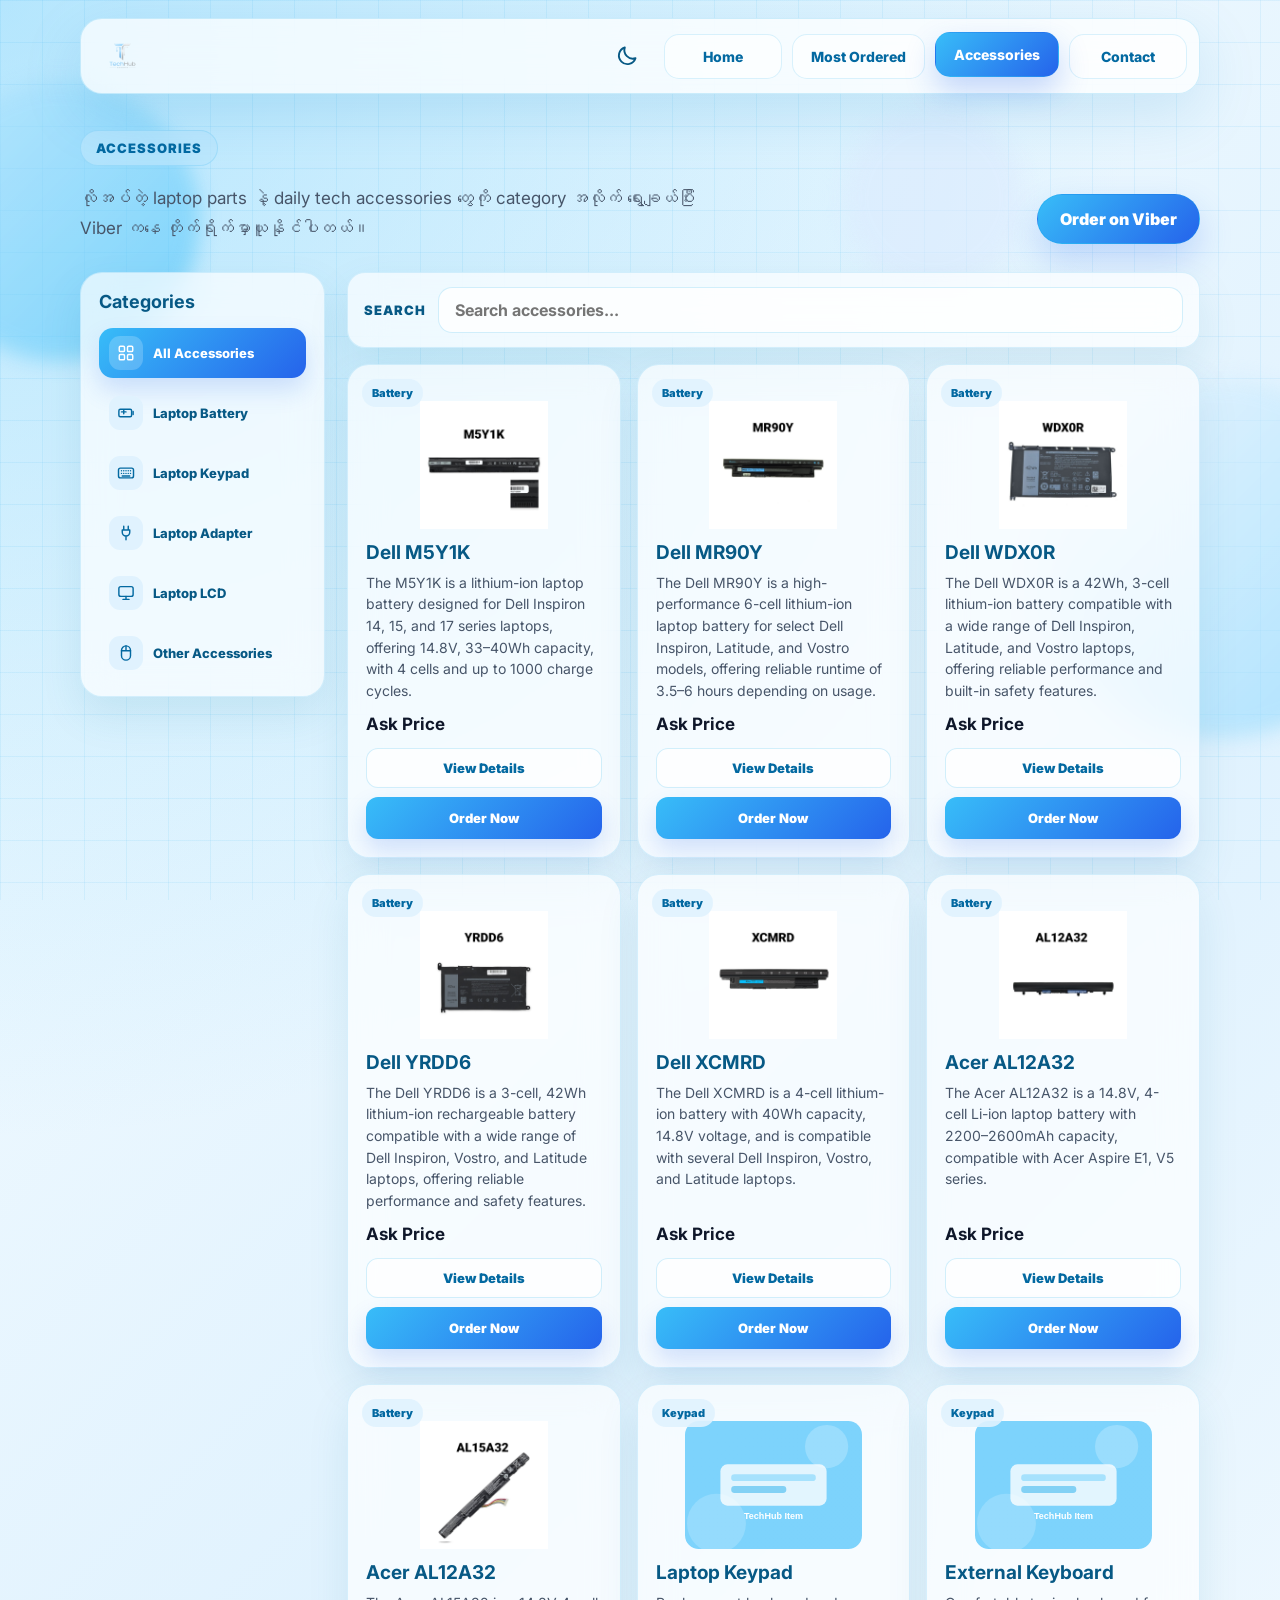
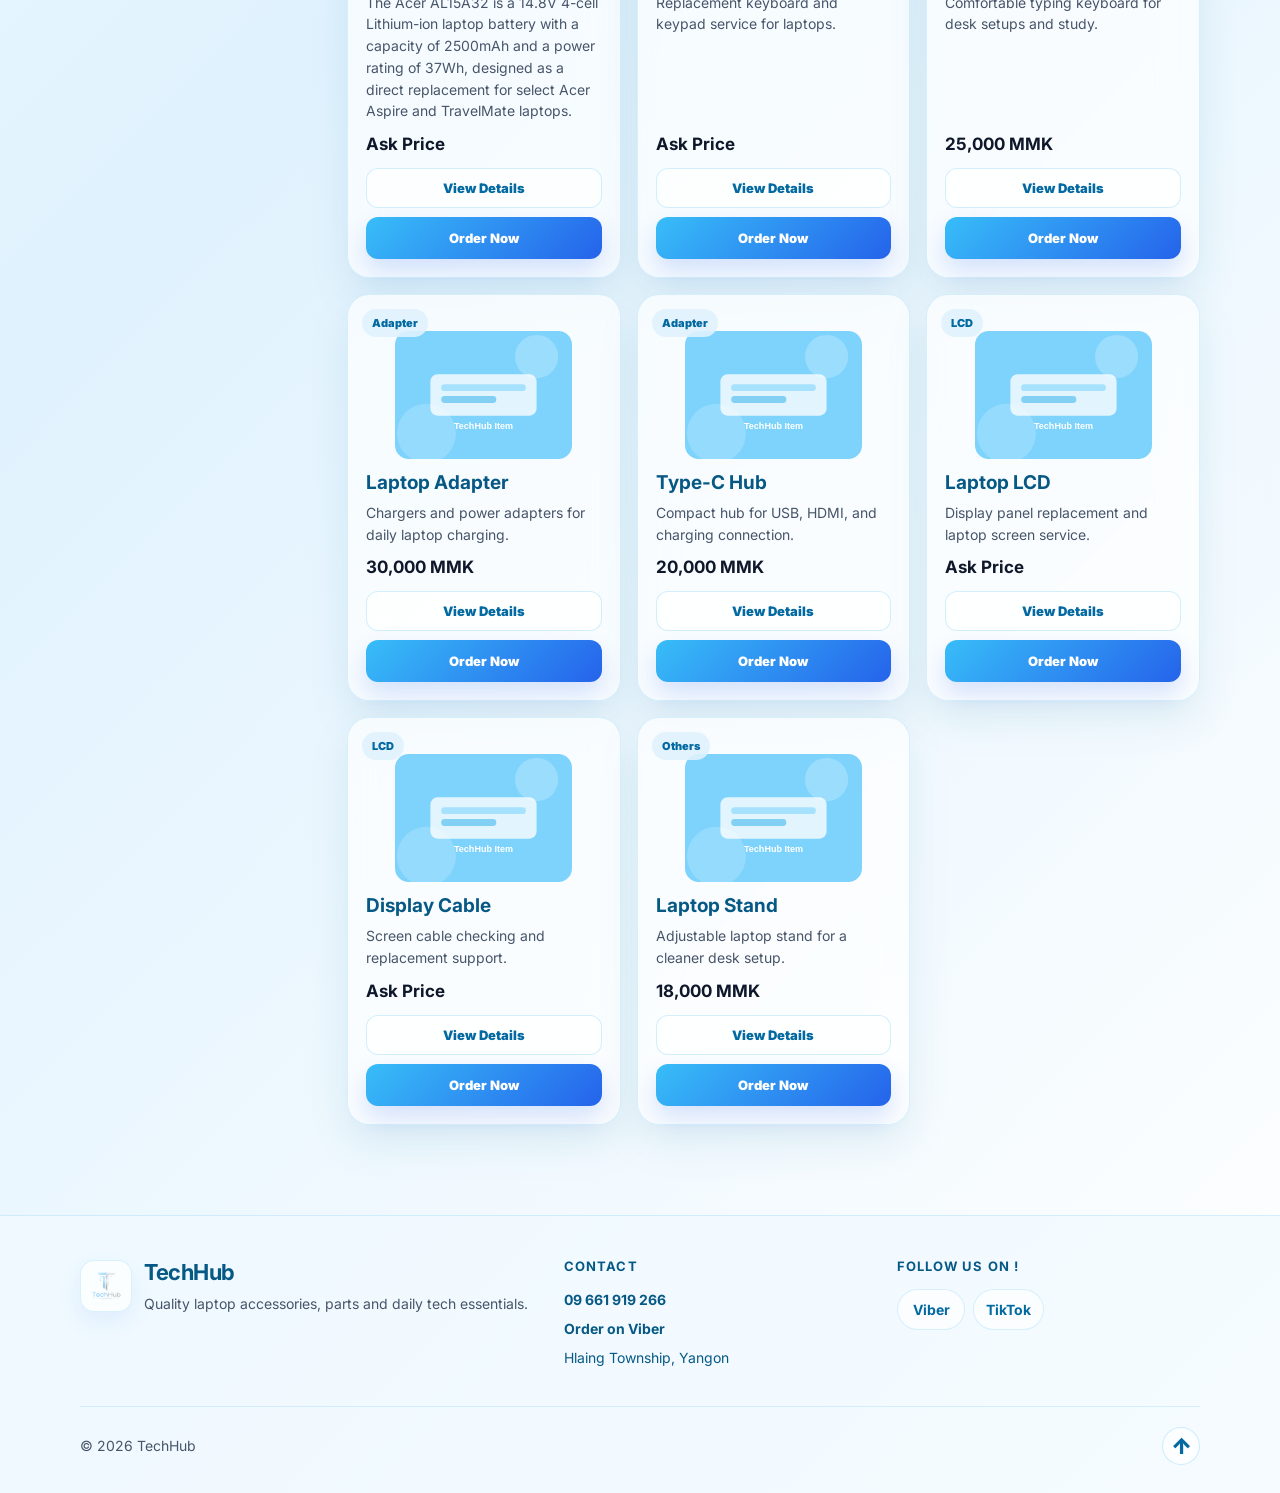
==== commit 1a38357e: "hehe tired" ====
--- a/techhub-accessories/accessories.html
+++ b/techhub-accessories/accessories.html
@@ -102,9 +102,9 @@
         <div class="catalog-grid">
           <article id="battery" class="catalog-card" data-category="battery">
             <span class="catalog-badge">Battery</span>
-            <img src="assets/images/m5y1k.png" alt="Dell M5Y1K">
+            <img src="assets/images/battery/m5y1k.png" alt="Dell M5Y1K">
             <h3>Dell M5Y1K</h3>
-            <p>Original 4-cell Dell laptop battery with reliable, long-lasting performance.</p>
+            <p>The M5Y1K is a lithium-ion laptop battery designed for Dell Inspiron 14, 15, and 17 series laptops, offering 14.8V, 33–40Wh capacity, with 4 cells and up to 1000 charge cycles.</p>
             <strong>Ask Price </strong>
             <div class="catalog-actions">
               <a href="product.html?item=dell-m5y1k" class="details-link">View Details</a>
@@ -114,9 +114,9 @@
 
           <article id="battery" class="catalog-card" data-category="battery">
             <span class="catalog-badge">Battery</span>
-            <img src="assets/images/mr90y.png" alt="Dell MR90Y">
+            <img src="assets/images/battery/mr90y.png" alt="Dell MR90Y">
             <h3>Dell MR90Y</h3>
-            <p>Original and replacement batteries for common laptop models.</p>
+            <p>The Dell MR90Y is a high-performance 6-cell lithium-ion laptop battery for select Dell Inspiron, Latitude, and Vostro models, offering reliable runtime of 3.5–6 hours depending on usage.</p>
             <strong>Ask Price</strong>
             <div class="catalog-actions">
               <a href="product.html?item=dell-mr90y" class="details-link">View Details</a>
@@ -127,9 +127,9 @@
 
           <article id="battery" class="catalog-card" data-category="battery">
             <span class="catalog-badge">Battery</span>
-            <img src="assets/images/wdx0r.png" alt="Dell WDX0R">
+            <img src="assets/images/battery/wdx0r.png" alt="Dell WDX0R">
             <h3>Dell WDX0R</h3>
-            <p>Original and replacement batteries for common laptop models.</p>
+            <p>The Dell WDX0R is a 42Wh, 3-cell lithium-ion battery compatible with a wide range of Dell Inspiron, Latitude, and Vostro laptops, offering reliable performance and built-in safety features.</p>
             <strong>Ask Price</strong>
             <div class="catalog-actions">
               <a href="product.html?item=dell-wdx0r" class="details-link">View Details</a>
@@ -139,9 +139,9 @@
 
           <article id="battery" class="catalog-card" data-category="battery">
             <span class="catalog-badge">Battery</span>
-            <img src="assets/images/yrdd6.png" alt="Dell YRDD6">
+            <img src="assets/images/battery/yrdd6.png" alt="Dell YRDD6">
             <h3>Dell YRDD6</h3>
-            <p>Original and replacement batteries for common laptop models.</p>
+            <p>The Dell YRDD6 is a 3-cell, 42Wh lithium-ion rechargeable battery compatible with a wide range of Dell Inspiron, Vostro, and Latitude laptops, offering reliable performance and safety features.</p>
             <strong>Ask Price</strong>
             <div class="catalog-actions">
               <a href="product.html?item=dell-yrdd6" class="details-link">View Details</a>
@@ -151,12 +151,36 @@
 
           <article id="battery" class="catalog-card" data-category="battery">
             <span class="catalog-badge">Battery</span>
-            <img src="assets/images/battery.png" alt="Dell XCMRD">
+            <img src="assets/images/battery/xcmrd.png" alt="Dell XCMRD">
             <h3>Dell XCMRD</h3>
-            <p>Original and replacement batteries for common laptop models.</p>
+            <p>The Dell XCMRD is a 4-cell lithium-ion battery with 40Wh capacity, 14.8V voltage, and is compatible with several Dell Inspiron, Vostro, and Latitude laptops.</p>
             <strong>Ask Price</strong>
             <div class="catalog-actions">
               <a href="product.html?item=dell-xcmrd" class="details-link">View Details</a>
+              <a href="viber://chat?number=%2B959661919266" class="order-link">Order Now</a>
+            </div>
+          </article>
+
+          <article id="battery" class="catalog-card" data-category="battery">
+            <span class="catalog-badge">Battery</span>
+            <img src="assets/images/battery/al12a32.png" alt="Acer AL12A32">
+            <h3>Acer AL12A32</h3>
+            <p>The Acer AL12A32 is a 14.8V, 4-cell Li-ion laptop battery with 2200–2600mAh capacity, compatible with Acer Aspire E1, V5 series.</p>
+            <strong>Ask Price</strong>
+            <div class="catalog-actions">
+              <a href="product.html?item=acer-al12a32" class="details-link">View Details</a>
+              <a href="viber://chat?number=%2B959661919266" class="order-link">Order Now</a>
+            </div>
+          </article>
+
+          <article id="battery" class="catalog-card" data-category="battery">
+            <span class="catalog-badge">Battery</span>
+            <img src="assets/images/battery/al15a32.png" alt="Acer AL15A32">
+            <h3>Acer AL12A32</h3>
+            <p>The Acer AL15A32 is a 14.8V 4-cell Lithium-ion laptop battery with a capacity of 2500mAh and a power rating of 37Wh, designed as a direct replacement for select Acer Aspire and TravelMate laptops.</p>
+            <strong>Ask Price</strong>
+            <div class="catalog-actions">
+              <a href="product.html?item=acer-al15a32" class="details-link">View Details</a>
               <a href="viber://chat?number=%2B959661919266" class="order-link">Order Now</a>
             </div>
           </article>
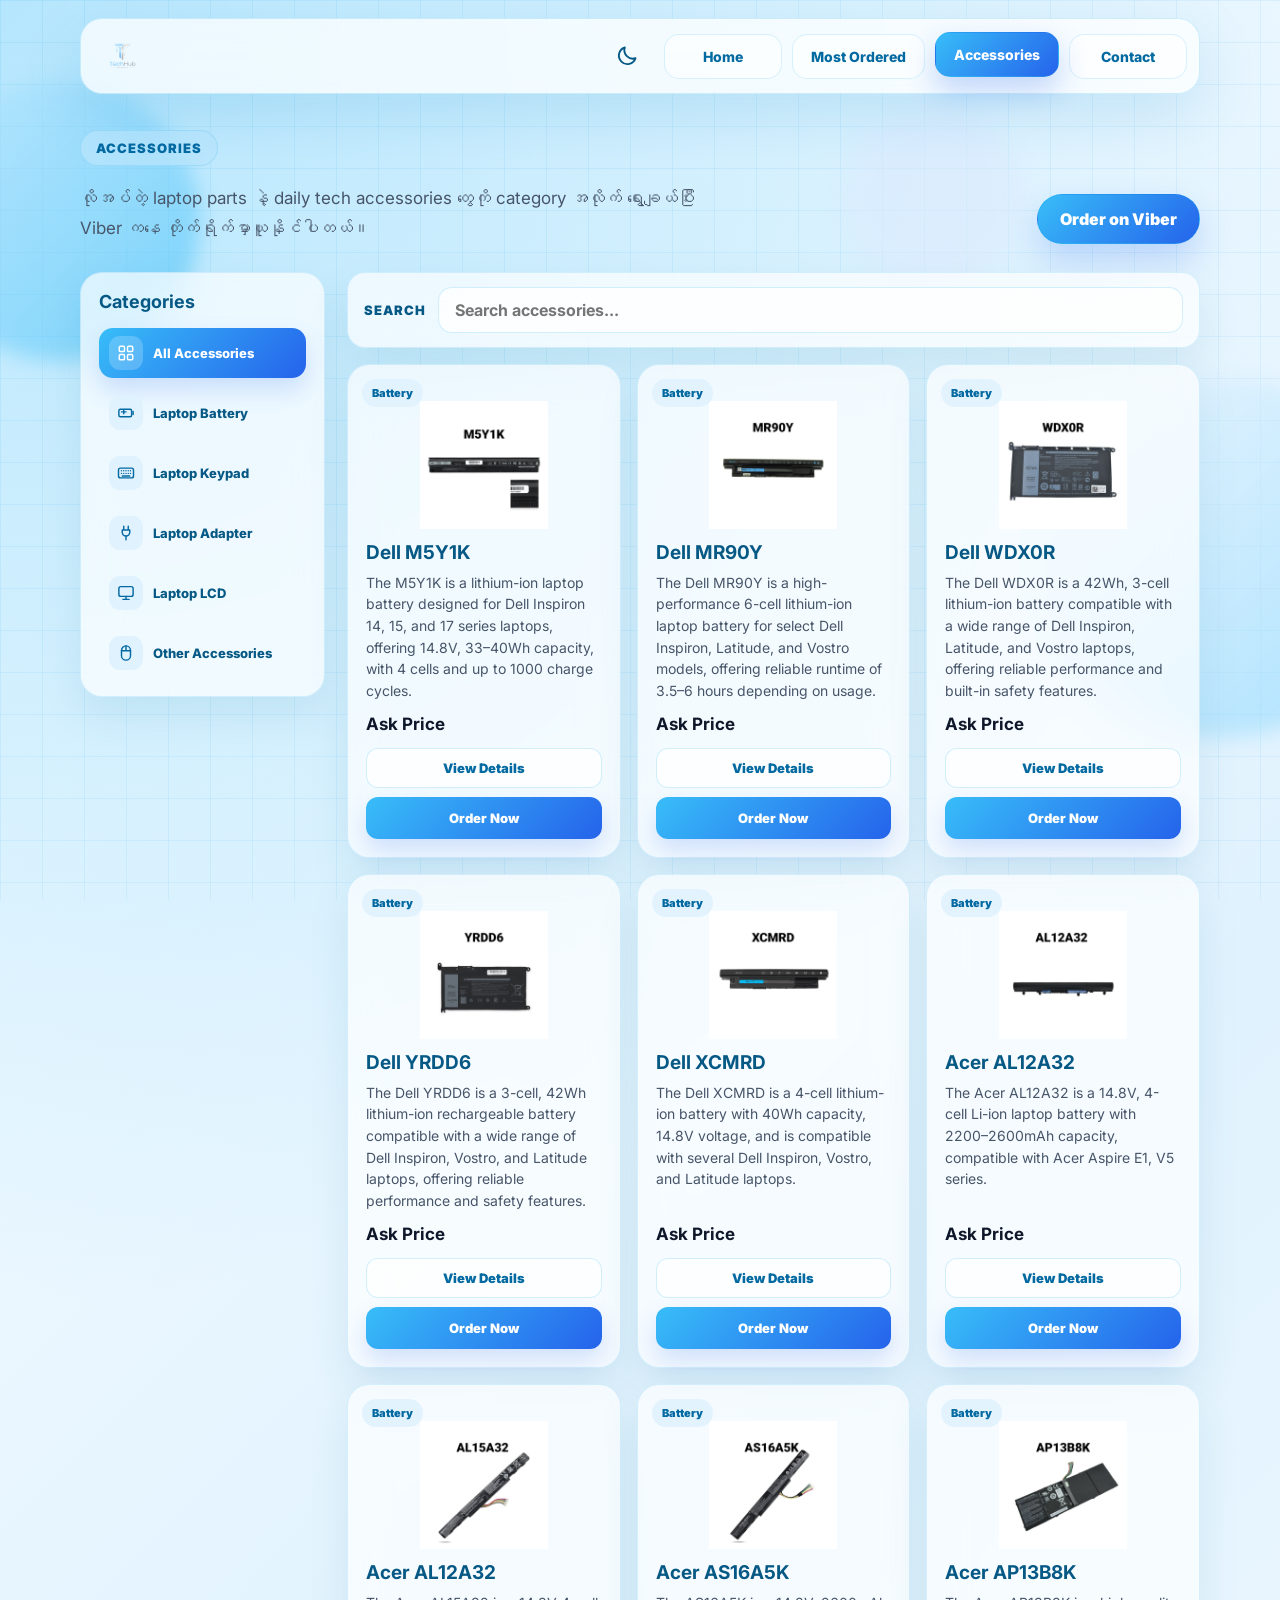
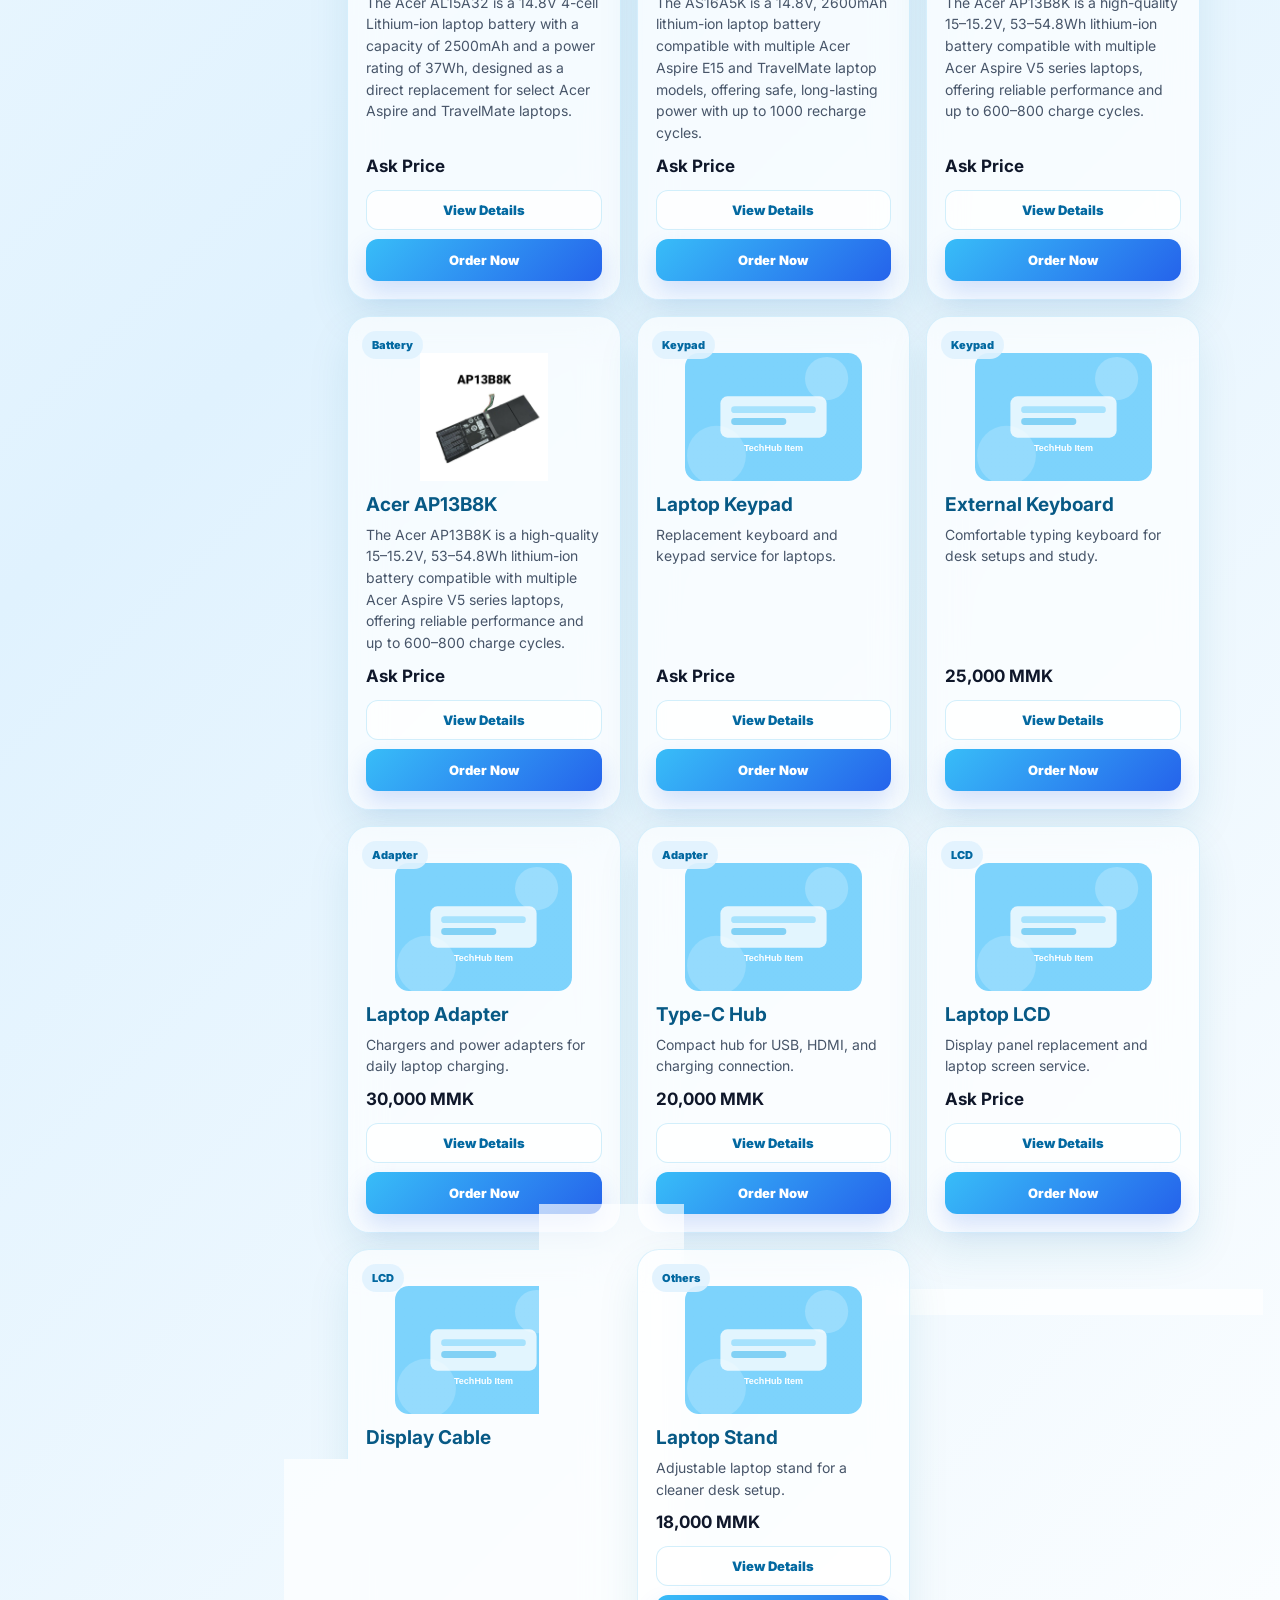
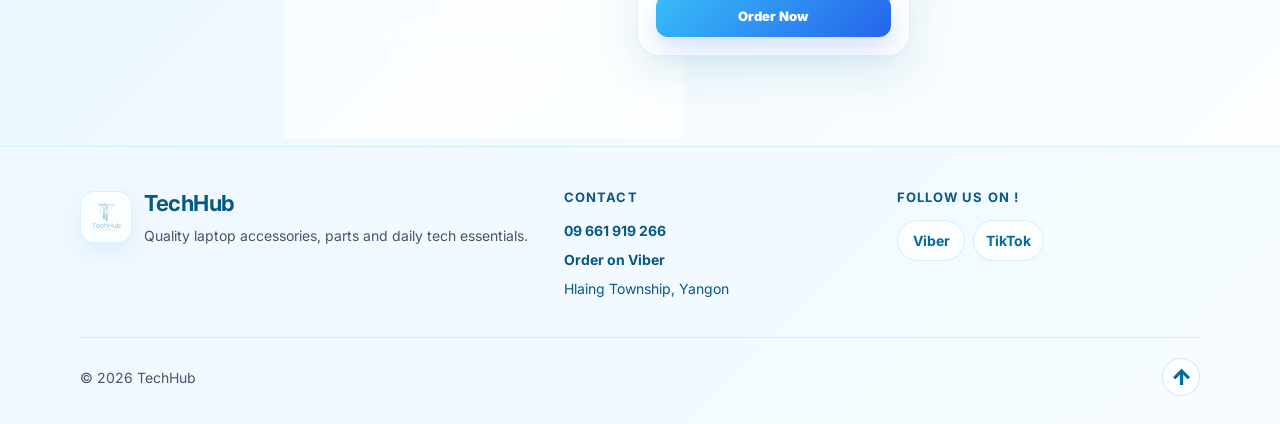
==== commit 0b80607f: "add-img" ====
--- a/techhub-accessories/accessories.html
+++ b/techhub-accessories/accessories.html
@@ -185,6 +185,42 @@
             </div>
           </article>
 
+          <article id="battery" class="catalog-card" data-category="battery">
+            <span class="catalog-badge">Battery</span>
+            <img src="assets/images/battery/as16a5k.jpg" alt="Acer AS16A5K">
+            <h3>Acer AS16A5K</h3>
+            <p>The AS16A5K is a 14.8V, 2600mAh lithium-ion laptop battery compatible with multiple Acer Aspire E15 and TravelMate laptop models, offering safe, long-lasting power with up to 1000 recharge cycles.</p>
+            <strong>Ask Price</strong>
+            <div class="catalog-actions">
+              <a href="product.html?item=acer-as16a5k" class="details-link">View Details</a>
+              <a href="viber://chat?number=%2B959661919266" class="order-link">Order Now</a>
+            </div>
+          </article>
+
+<article id="battery" class="catalog-card" data-category="battery">
+            <span class="catalog-badge">Battery</span>
+            <img src="assets/images/battery/ap13b8k.jpg" alt="Acer AP13B8K">
+            <h3>Acer AP13B8K</h3>
+            <p>The Acer AP13B8K is a high-quality 15–15.2V, 53–54.8Wh lithium-ion battery compatible with multiple Acer Aspire V5 series laptops, offering reliable performance and up to 600–800 charge cycles.</p>
+            <strong>Ask Price</strong>
+            <div class="catalog-actions">
+              <a href="product.html?item=acer-ap13b8k" class="details-link">View Details</a>
+              <a href="viber://chat?number=%2B959661919266" class="order-link">Order Now</a>
+            </div>
+          </article>
+
+          <article id="battery" class="catalog-card" data-category="battery">
+            <span class="catalog-badge">Battery</span>
+            <img src="assets/images/battery/ap13b8k.jpg" alt="Acer AP13B8K">
+            <h3>Acer AP13B8K</h3>
+            <p>The Acer AP13B8K is a high-quality 15–15.2V, 53–54.8Wh lithium-ion battery compatible with multiple Acer Aspire V5 series laptops, offering reliable performance and up to 600–800 charge cycles.</p>
+            <strong>Ask Price</strong>
+            <div class="catalog-actions">
+              <a href="product.html?item=acer-ap13b8k" class="details-link">View Details</a>
+              <a href="viber://chat?number=%2B959661919266" class="order-link">Order Now</a>
+            </div>
+          </article>
+
           <article id="keypad" class="catalog-card" data-category="keypad">
             <span class="catalog-badge">Keypad</span>
             <img src="assets/images/keyboard.svg" alt="Laptop keypad">
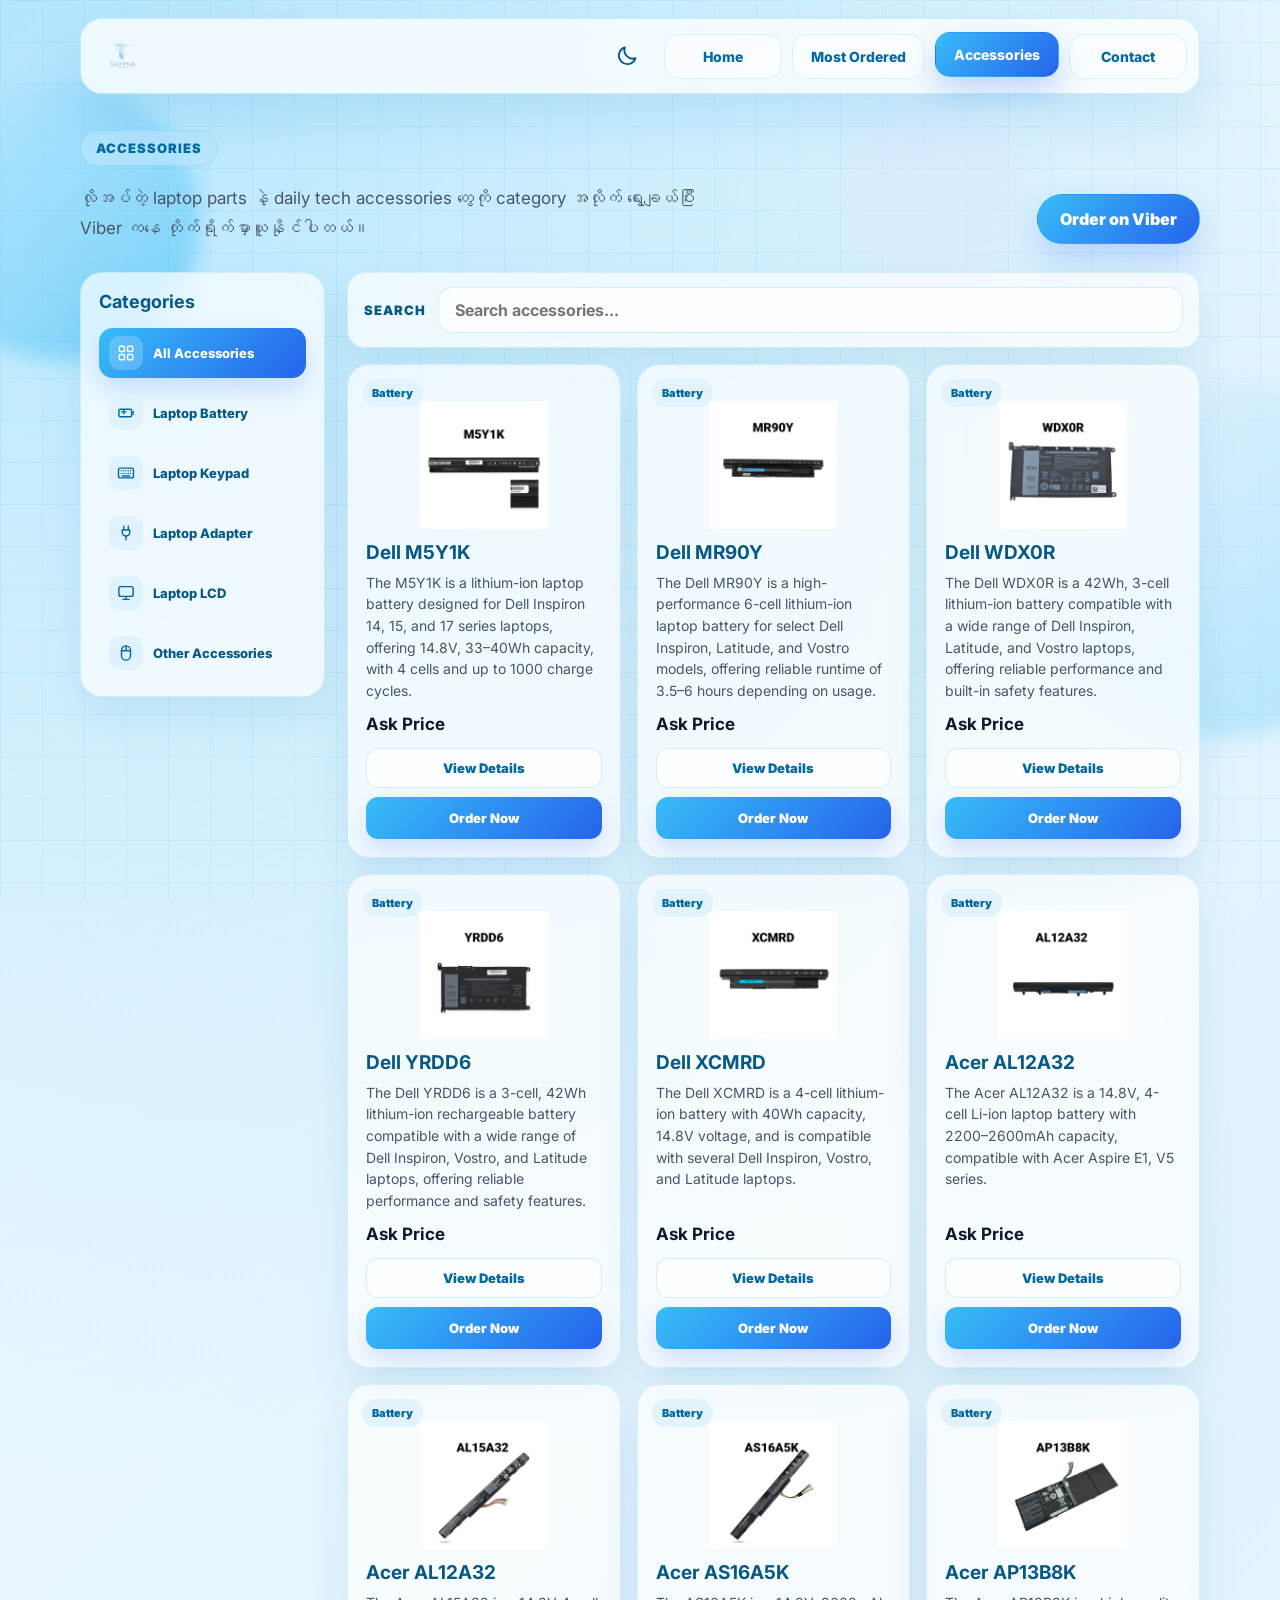
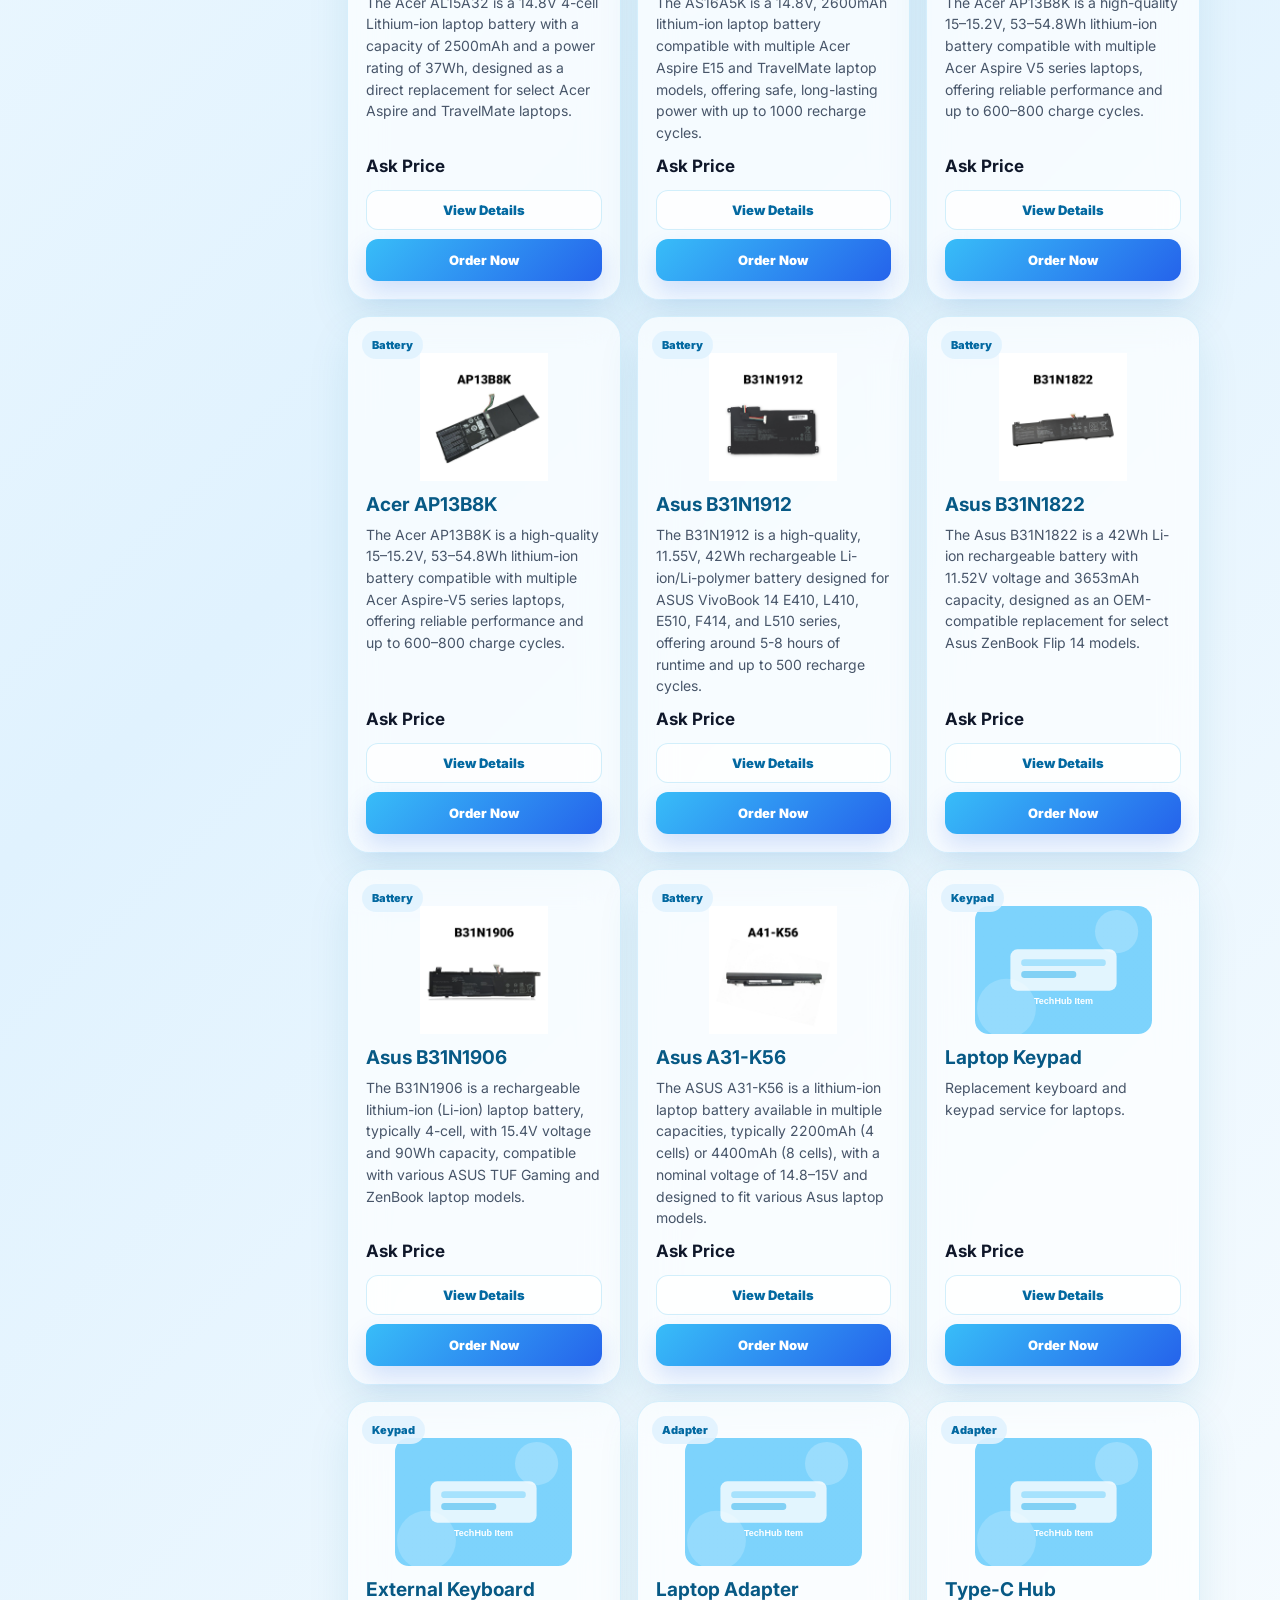
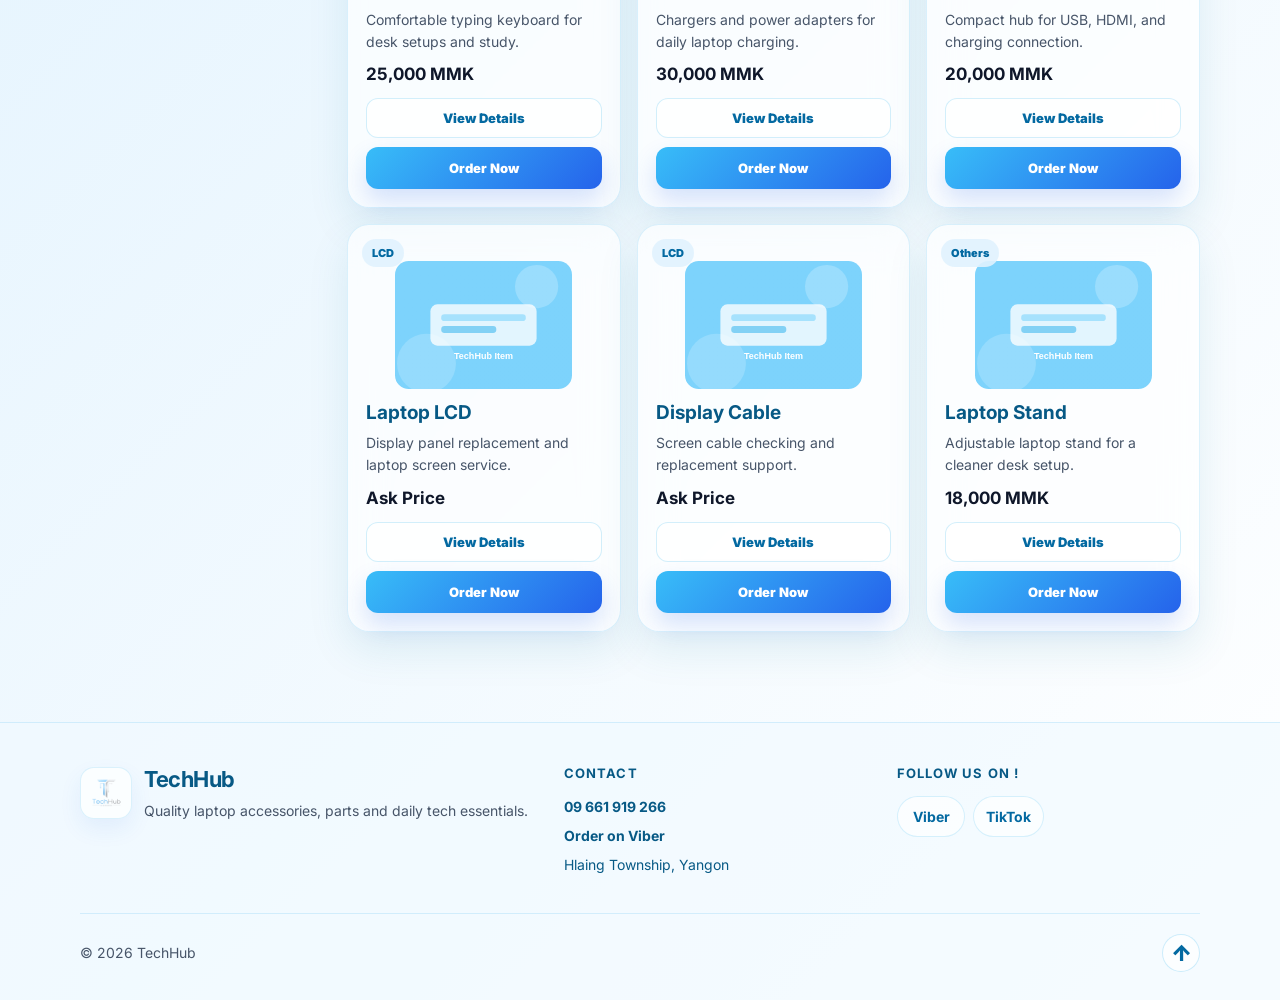
==== commit 4ac9d5f6: "i-add-img" ====
--- a/techhub-accessories/accessories.html
+++ b/techhub-accessories/accessories.html
@@ -213,13 +213,62 @@
             <span class="catalog-badge">Battery</span>
             <img src="assets/images/battery/ap13b8k.jpg" alt="Acer AP13B8K">
             <h3>Acer AP13B8K</h3>
-            <p>The Acer AP13B8K is a high-quality 15–15.2V, 53–54.8Wh lithium-ion battery compatible with multiple Acer Aspire V5 series laptops, offering reliable performance and up to 600–800 charge cycles.</p>
+            <p>The Acer AP13B8K is a high-quality 15–15.2V, 53–54.8Wh lithium-ion battery compatible with multiple Acer Aspire-V5 series laptops, offering reliable performance and up to 600–800 charge cycles.</p>
             <strong>Ask Price</strong>
             <div class="catalog-actions">
               <a href="product.html?item=acer-ap13b8k" class="details-link">View Details</a>
               <a href="viber://chat?number=%2B959661919266" class="order-link">Order Now</a>
             </div>
           </article>
+
+             <article id="battery" class="catalog-card" data-category="battery">
+            <span class="catalog-badge">Battery</span>
+            <img src="assets/images/battery/b31n1912.jpg" alt="Asus B31N1912">
+            <h3>Asus B31N1912</h3>
+            <p>The B31N1912 is a high-quality, 11.55V, 42Wh rechargeable Li-ion/Li-polymer battery designed for ASUS VivoBook 14 E410, L410, E510, F414, and L510 series, offering around 5-8 hours of runtime and up to 500 recharge cycles.</p>
+            <strong>Ask Price</strong>
+            <div class="catalog-actions">
+              <a href="product.html?item=asus-b31n1912" class="details-link">View Details</a>
+              <a href="viber://chat?number=%2B959661919266" class="order-link">Order Now</a>
+            </div>
+          </article>
+
+               <article id="battery" class="catalog-card" data-category="battery">
+            <span class="catalog-badge">Battery</span>
+            <img src="assets/images/battery/b31n1822.jpg" alt="Asus B31N1912">
+            <h3>Asus B31N1822</h3>
+            <p>The Asus B31N1822 is a 42Wh Li-ion rechargeable battery with 11.52V voltage and 3653mAh capacity, designed as an OEM-compatible replacement for select Asus ZenBook Flip 14 models.</p>
+            <strong>Ask Price</strong>
+            <div class="catalog-actions">
+              <a href="product.html?item=asus-b31n1822" class="details-link">View Details</a>
+              <a href="viber://chat?number=%2B959661919266" class="order-link">Order Now</a>
+            </div>
+          </article>
+
+                    <article id="battery" class="catalog-card" data-category="battery">
+            <span class="catalog-badge">Battery</span>
+            <img src="assets/images/battery/b31n1906.jpg" alt="Asus B31N1912">
+            <h3>Asus B31N1906</h3>
+            <p>The B31N1906 is a rechargeable lithium-ion (Li-ion) laptop battery, typically 4-cell, with 15.4V voltage and 90Wh capacity, compatible with various ASUS TUF Gaming and ZenBook laptop models.</p>
+            <strong>Ask Price</strong>
+            <div class="catalog-actions">
+              <a href="product.html?item=asus-b31n1906" class="details-link">View Details</a>
+              <a href="viber://chat?number=%2B959661919266" class="order-link">Order Now</a>
+            </div>
+          </article>
+
+                     <article id="battery" class="catalog-card" data-category="battery">
+            <span class="catalog-badge">Battery</span>
+            <img src="assets/images/battery/a41-k56.jpg" alt="Asus A31-K56">
+            <h3>Asus A31-K56</h3>
+            <p>The ASUS A31-K56 is a lithium-ion laptop battery available in multiple capacities, typically 2200mAh (4 cells) or 4400mAh (8 cells), with a nominal voltage of 14.8–15V and designed to fit various Asus laptop models.</p>
+            <strong>Ask Price</strong>
+            <div class="catalog-actions">
+              <a href="product.html?item=asus-a31-k56" class="details-link">View Details</a>
+              <a href="viber://chat?number=%2B959661919266" class="order-link">Order Now</a>
+            </div>
+          </article>
+
 
           <article id="keypad" class="catalog-card" data-category="keypad">
             <span class="catalog-badge">Keypad</span>
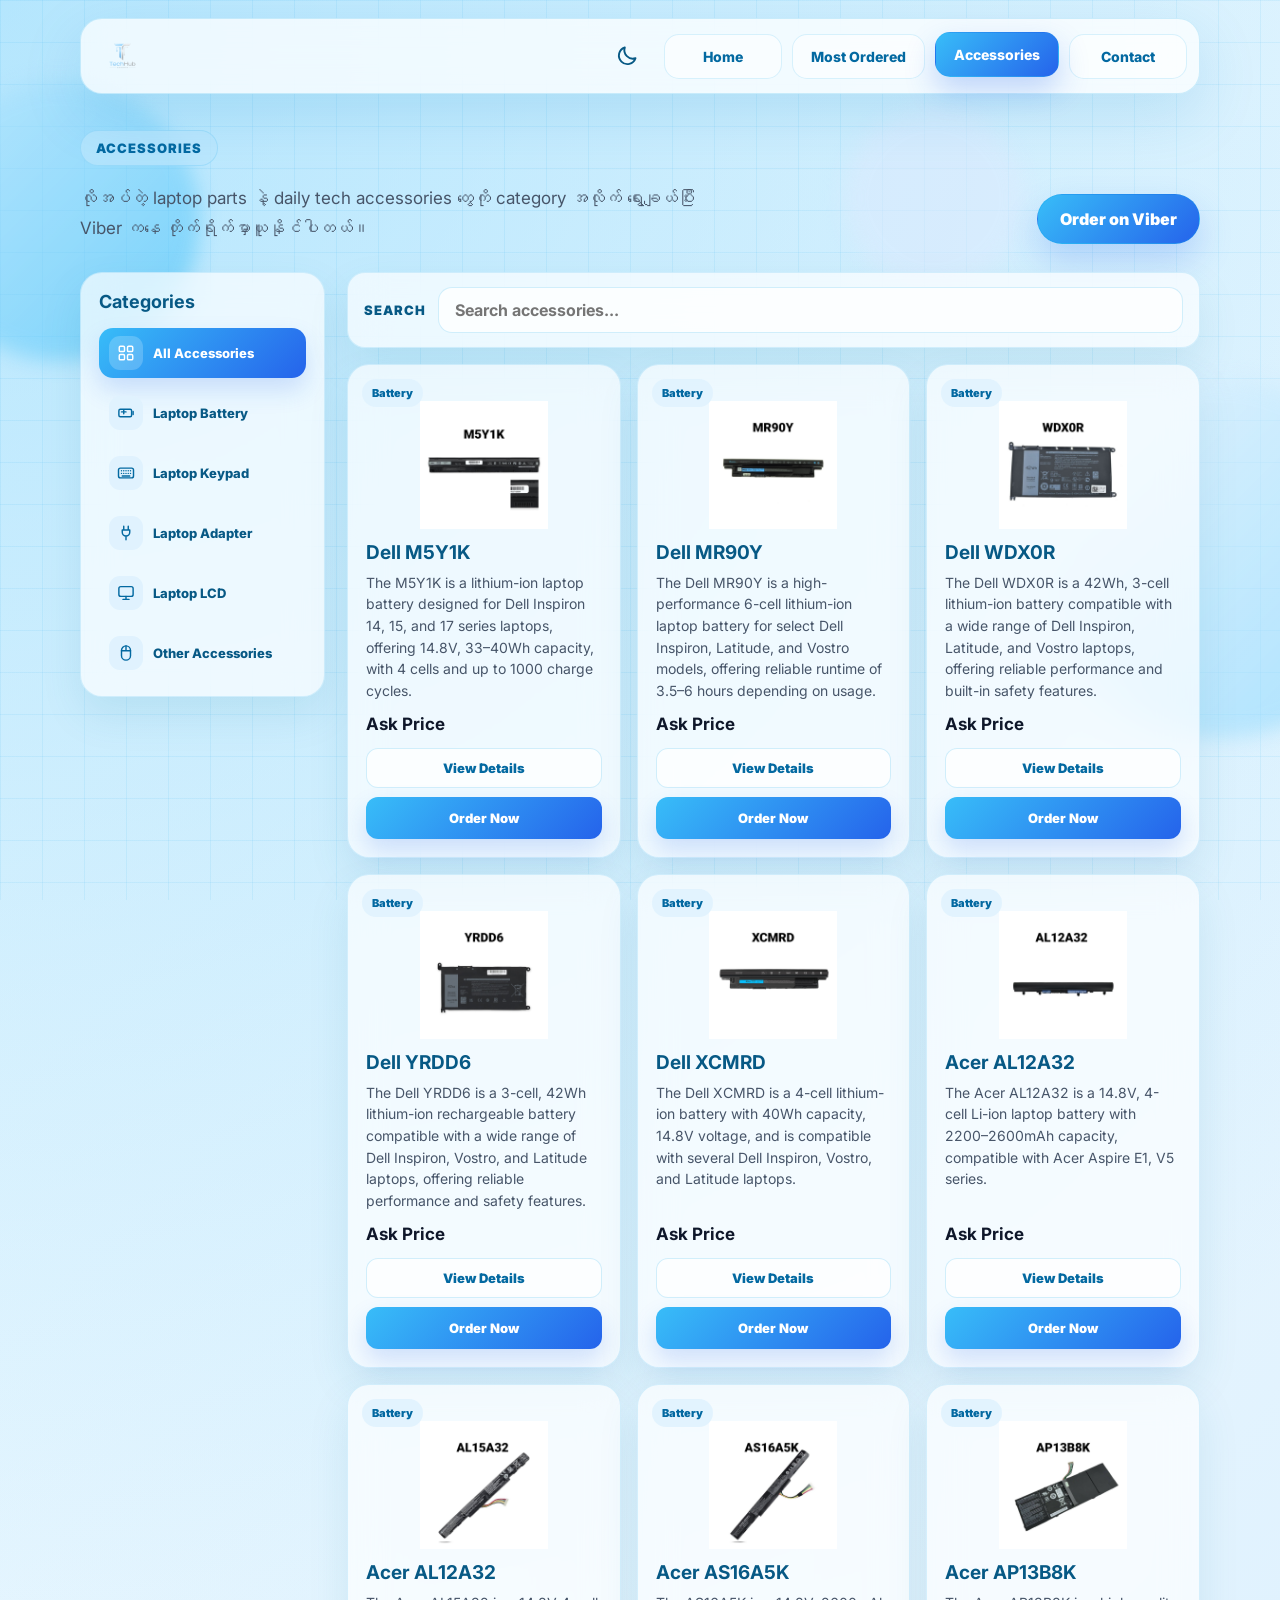
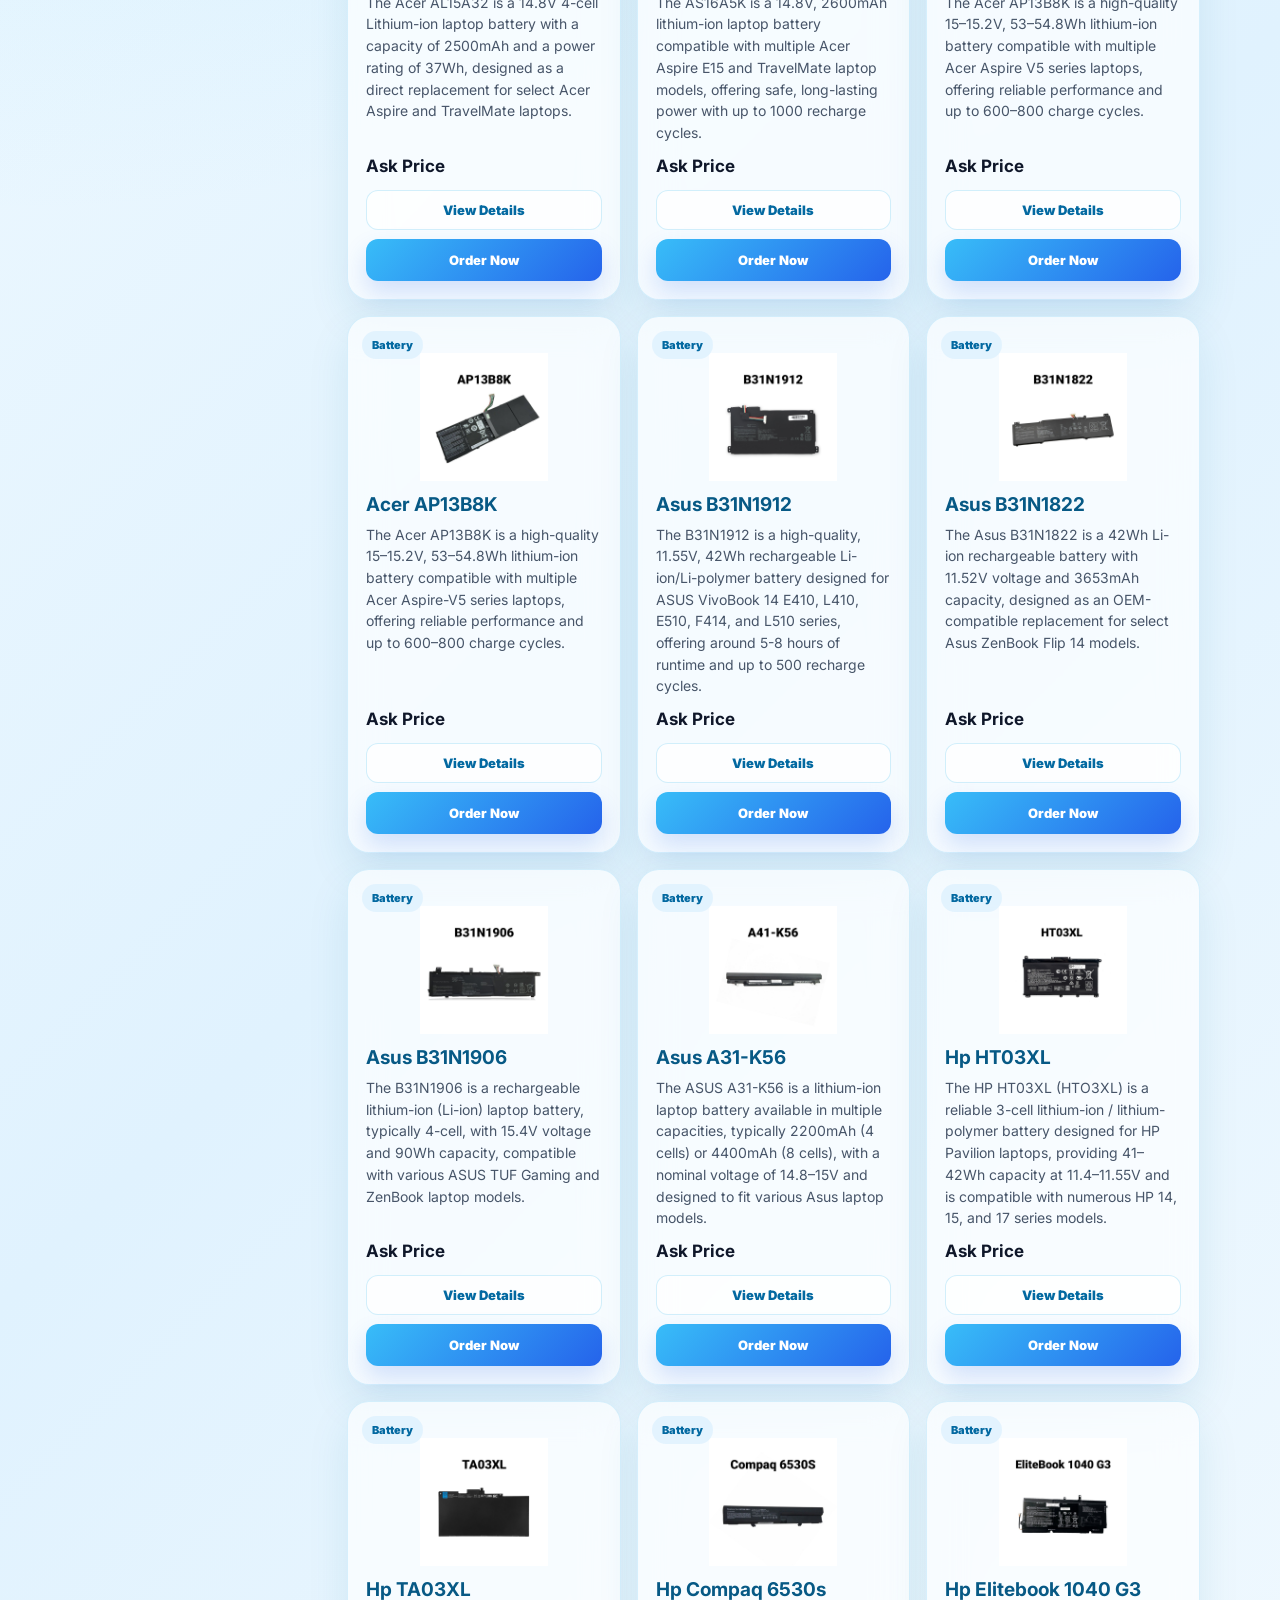
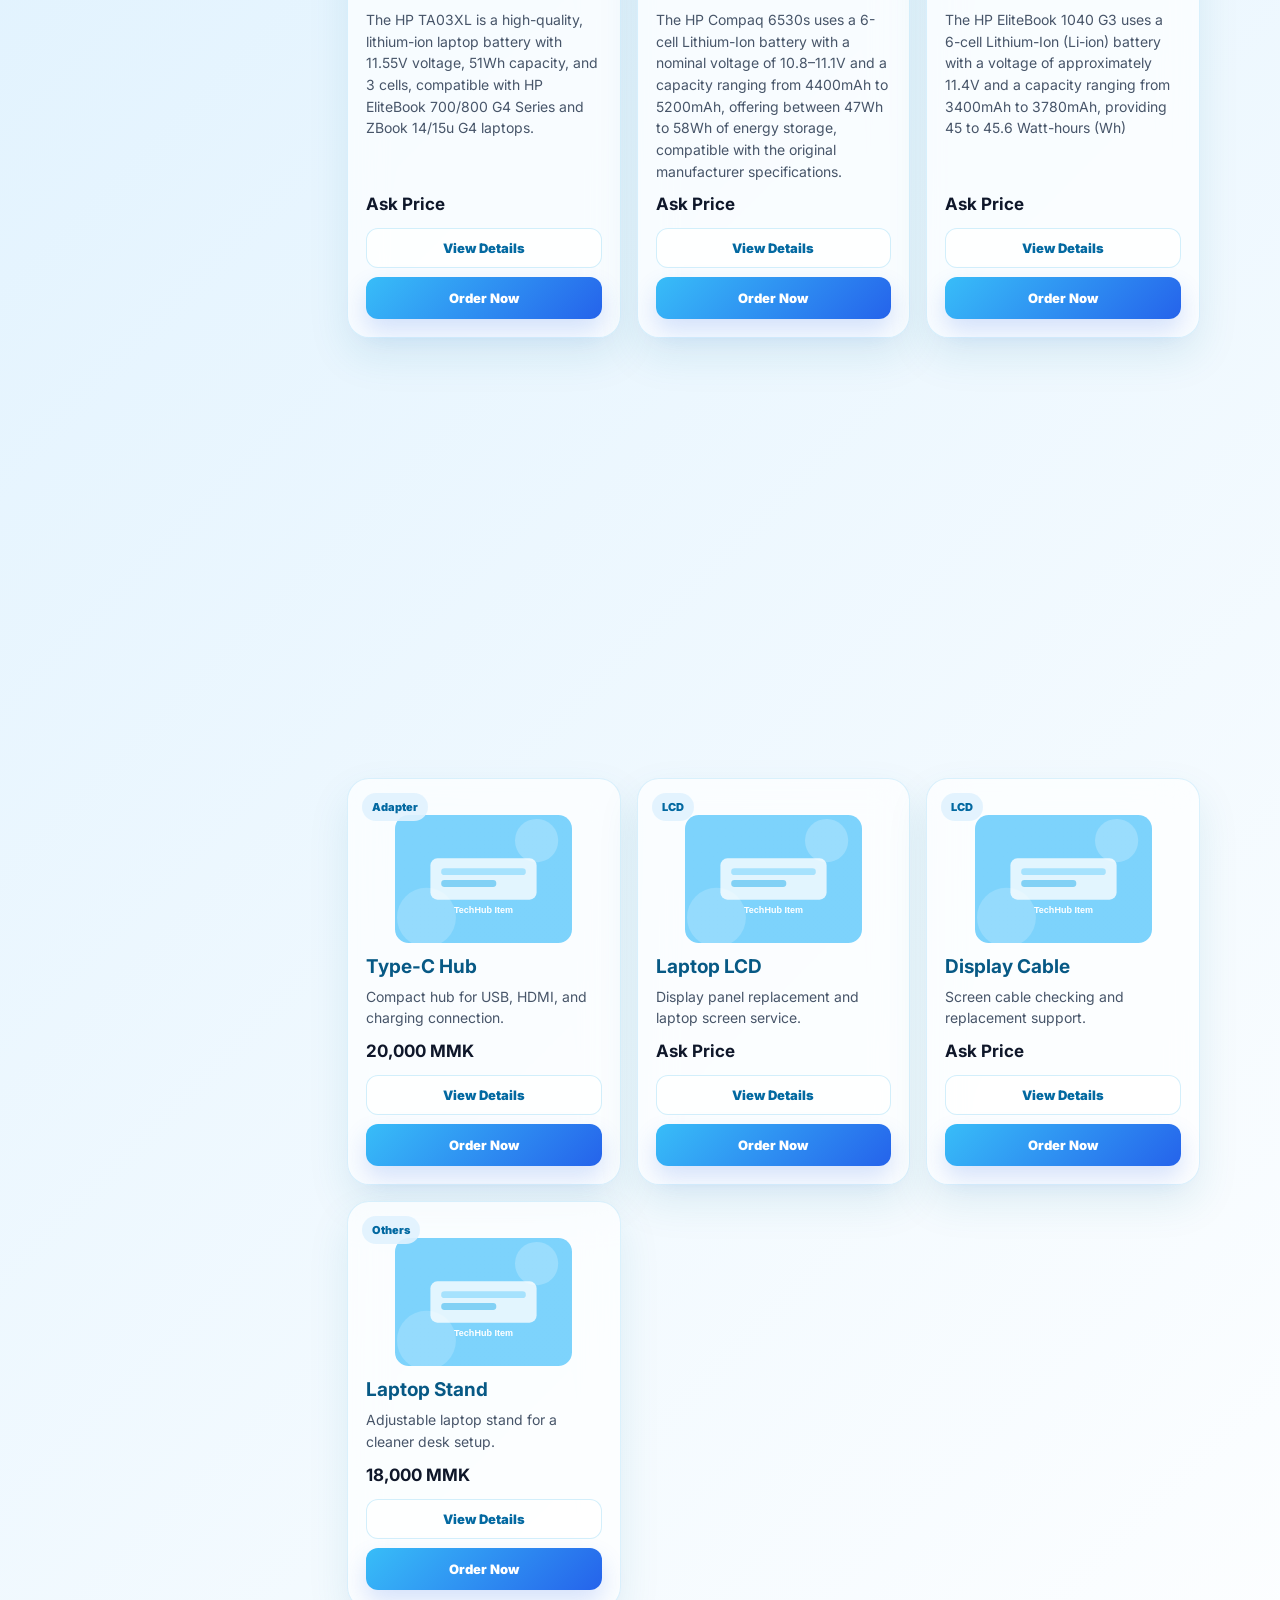
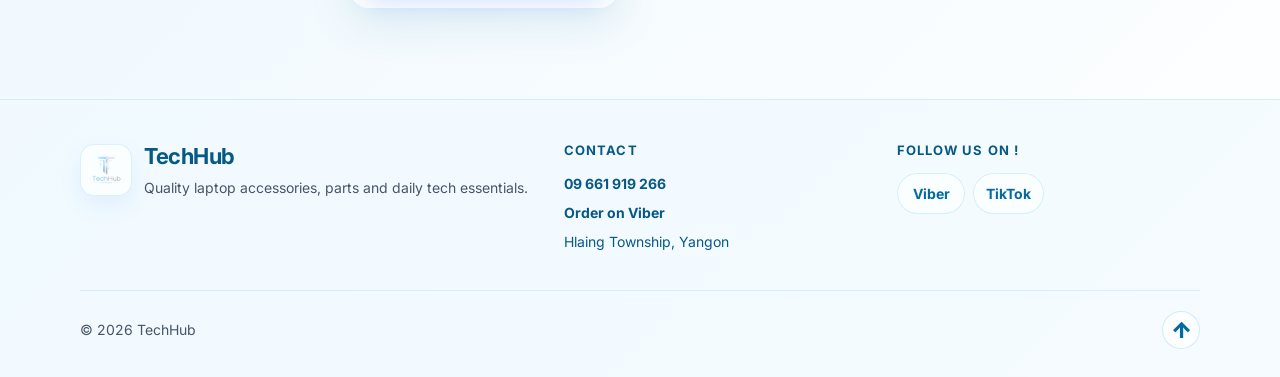
==== commit 9a5cbf29: "add-5img" ====
--- a/techhub-accessories/accessories.html
+++ b/techhub-accessories/accessories.html
@@ -269,6 +269,53 @@
             </div>
           </article>
 
+          <article id="battery" class="catalog-card" data-category="battery">
+            <span class="catalog-badge">Battery</span>
+            <img src="assets/images/battery/ht03xl.jpg" alt="Hp HT03XL">
+            <h3>Hp HT03XL</h3>
+            <p>The HP HT03XL (HTO3XL) is a reliable 3-cell lithium-ion / lithium-polymer battery designed for HP Pavilion laptops, providing 41–42Wh capacity at 11.4–11.55V and is compatible with numerous HP 14, 15, and 17 series models.</p>
+            <strong>Ask Price</strong>
+            <div class="catalog-actions">
+              <a href="product.html?item=hp-ht03xl" class="details-link">View Details</a>
+              <a href="viber://chat?number=%2B959661919266" class="order-link">Order Now</a>
+            </div>
+          </article>
+
+          <article id="battery" class="catalog-card" data-category="battery">
+            <span class="catalog-badge">Battery</span>
+            <img src="assets/images/battery/ta03xl.jpg" alt="Hp TA03XL">
+            <h3>Hp TA03XL</h3>
+            <p>The HP TA03XL is a high-quality, lithium-ion laptop battery with 11.55V voltage, 51Wh capacity, and 3 cells, compatible with HP EliteBook 700/800 G4 Series and ZBook 14/15u G4 laptops.</p>
+            <strong>Ask Price</strong>
+            <div class="catalog-actions">
+              <a href="product.html?item=hp-ta03xl" class="details-link">View Details</a>
+              <a href="viber://chat?number=%2B959661919266" class="order-link">Order Now</a>
+            </div>
+          </article>
+
+          <article id="battery" class="catalog-card" data-category="battery">
+            <span class="catalog-badge">Battery</span>
+            <img src="assets/images/battery/compaq6530s.jpg" alt="Hp Compaq 6530s">
+            <h3>Hp Compaq 6530s</h3>
+            <p>The HP Compaq 6530s uses a 6-cell Lithium-Ion battery with a nominal voltage of 10.8–11.1V and a capacity ranging from 4400mAh to 5200mAh, offering between 47Wh to 58Wh of energy storage, compatible with the original manufacturer specifications.</p>
+            <strong>Ask Price</strong>
+            <div class="catalog-actions">
+              <a href="product.html?item=hp-compaq6530s" class="details-link">View Details</a>
+              <a href="viber://chat?number=%2B959661919266" class="order-link">Order Now</a>
+            </div>
+          </article>
+
+          <article id="battery" class="catalog-card" data-category="battery">
+            <span class="catalog-badge">Battery</span>
+            <img src="assets/images/battery/elitebook1040g3.jpg" alt="Hp Elitebook 1040 G3">
+            <h3>Hp Elitebook 1040 G3</h3>
+            <p>The HP EliteBook 1040 G3 uses a 6-cell Lithium-Ion (Li-ion) battery with a voltage of approximately 11.4V and a capacity ranging from 3400mAh to 3780mAh, providing 45 to 45.6 Watt-hours (Wh)</p>
+            <strong>Ask Price</strong>
+            <div class="catalog-actions">
+              <a href="product.html?item=hp-elitebook1040g3" class="details-link">View Details</a>
+              <a href="viber://chat?number=%2B959661919266" class="order-link">Order Now</a>
+            </div>
+          </article>
 
           <article id="keypad" class="catalog-card" data-category="keypad">
             <span class="catalog-badge">Keypad</span>
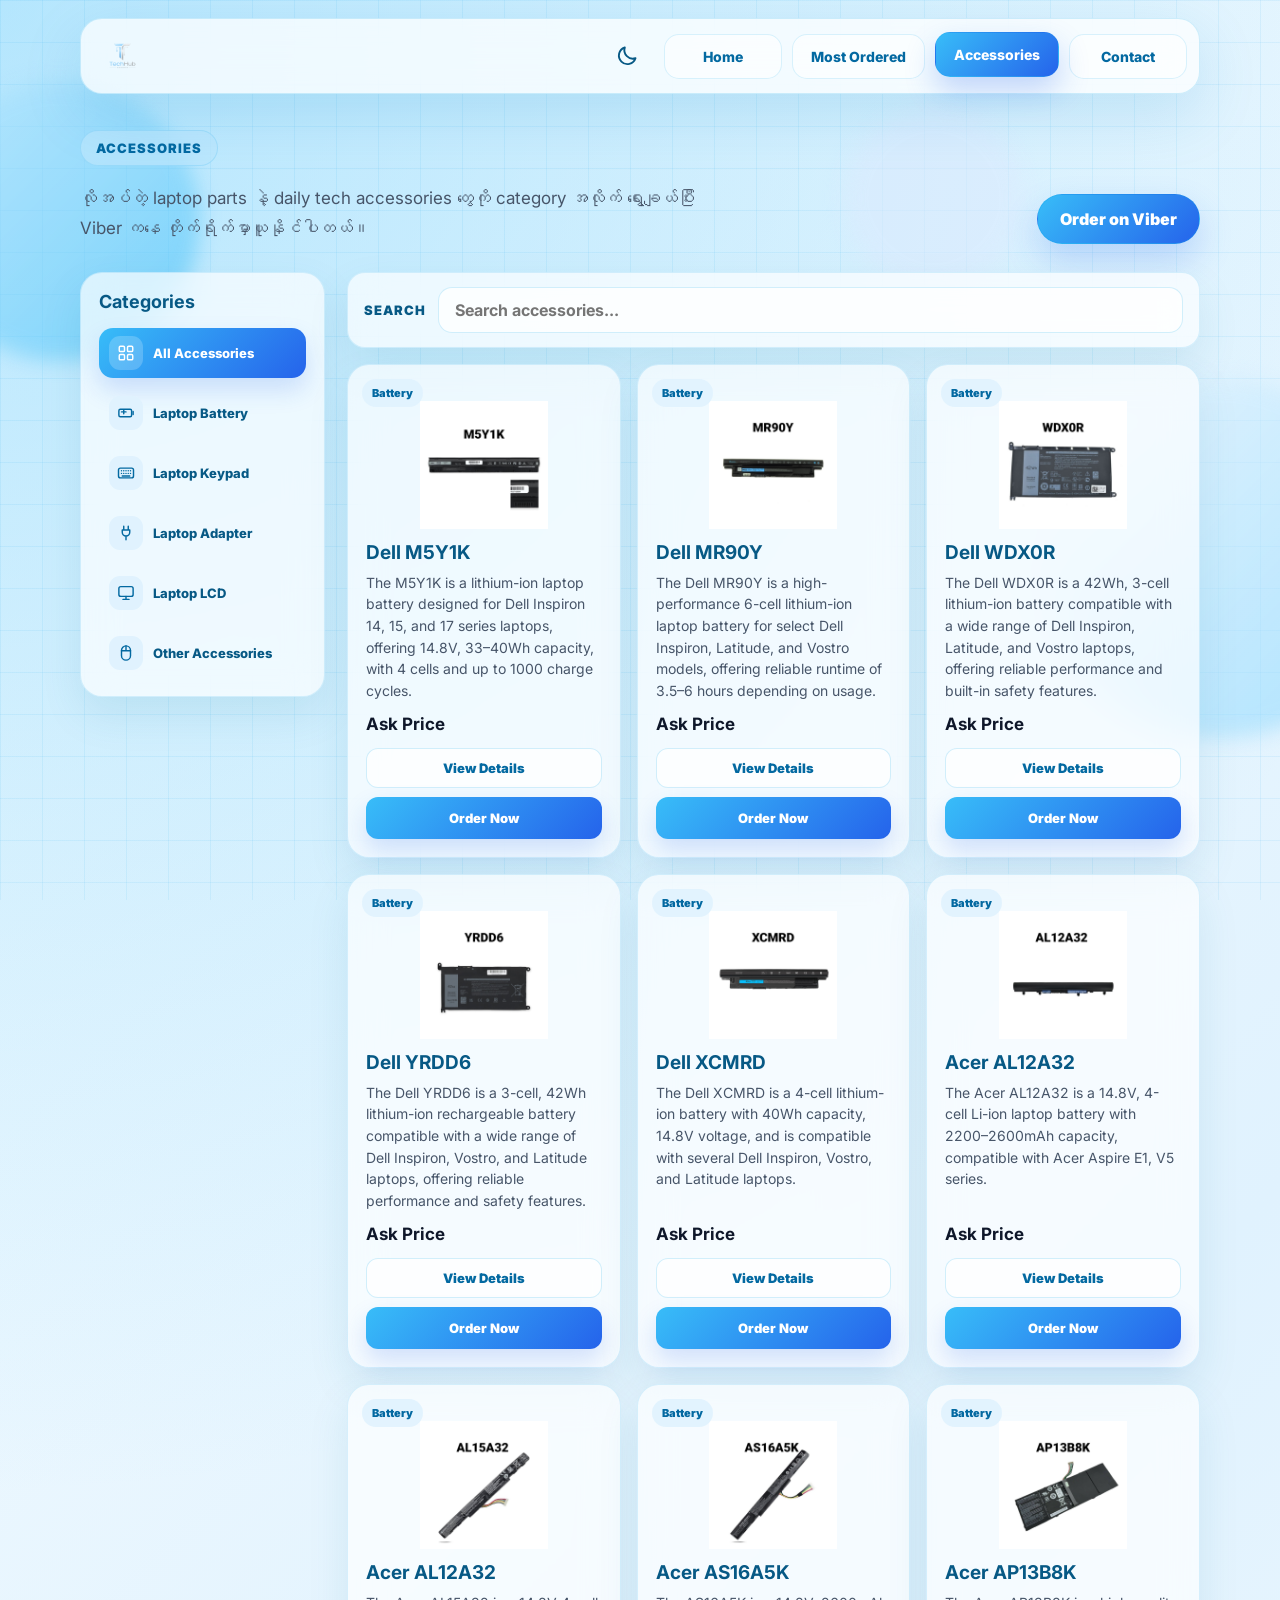
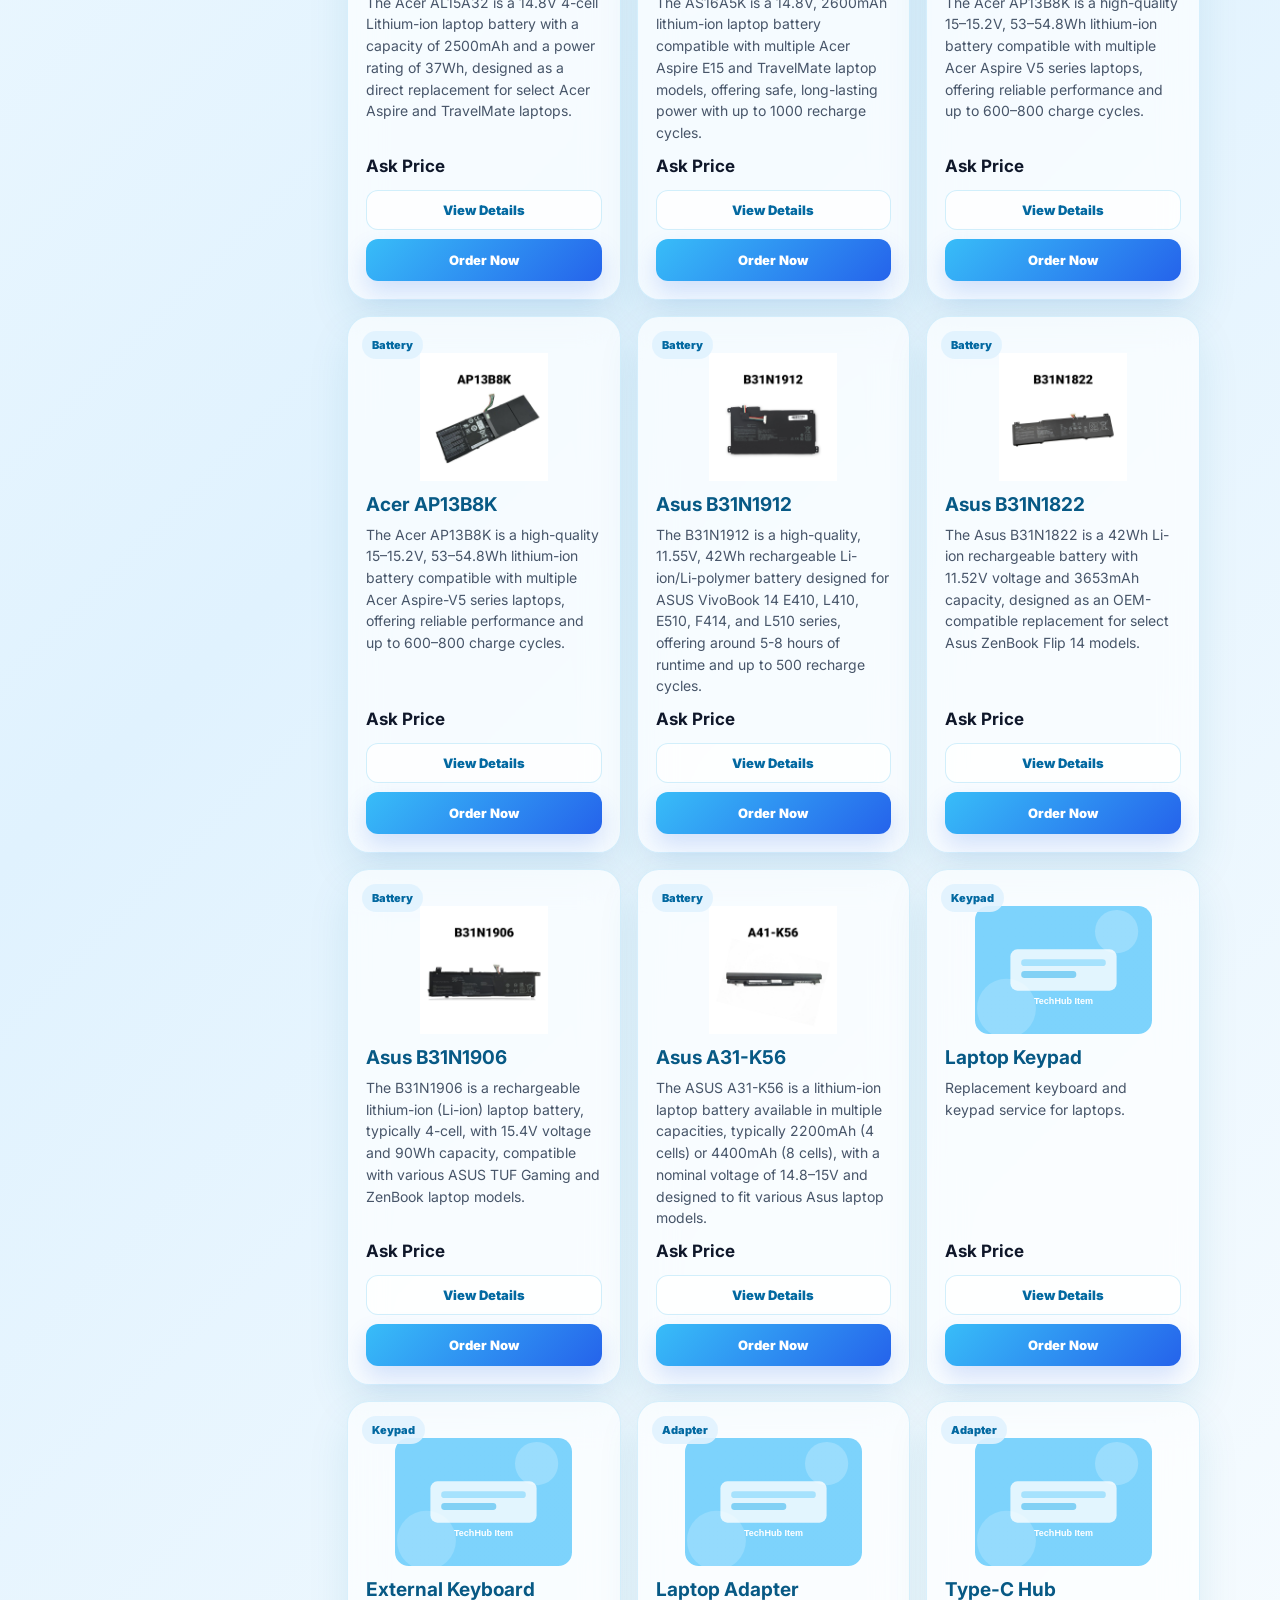
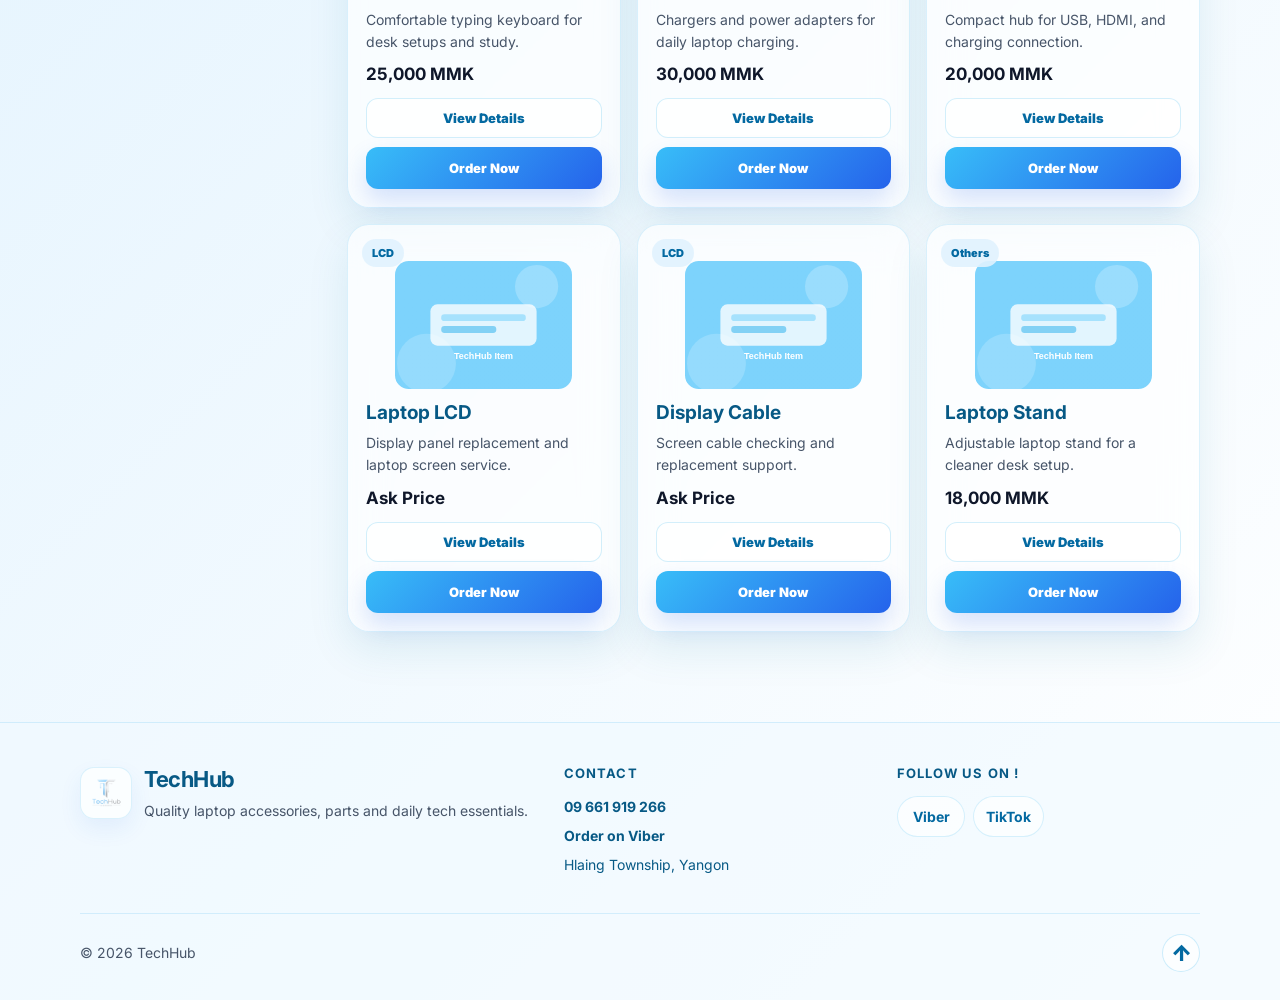
==== commit 177d8eb4: "Feature/add img (#6) * add-img  * i-add-img  ---------  Co-authored-by: Hein Linn Htun <heinlintun57" ====
--- a/techhub-accessories/accessories.html
+++ b/techhub-accessories/accessories.html
@@ -269,53 +269,6 @@
             </div>
           </article>
 
-          <article id="battery" class="catalog-card" data-category="battery">
-            <span class="catalog-badge">Battery</span>
-            <img src="assets/images/battery/ht03xl.jpg" alt="Hp HT03XL">
-            <h3>Hp HT03XL</h3>
-            <p>The HP HT03XL (HTO3XL) is a reliable 3-cell lithium-ion / lithium-polymer battery designed for HP Pavilion laptops, providing 41–42Wh capacity at 11.4–11.55V and is compatible with numerous HP 14, 15, and 17 series models.</p>
-            <strong>Ask Price</strong>
-            <div class="catalog-actions">
-              <a href="product.html?item=hp-ht03xl" class="details-link">View Details</a>
-              <a href="viber://chat?number=%2B959661919266" class="order-link">Order Now</a>
-            </div>
-          </article>
-
-          <article id="battery" class="catalog-card" data-category="battery">
-            <span class="catalog-badge">Battery</span>
-            <img src="assets/images/battery/ta03xl.jpg" alt="Hp TA03XL">
-            <h3>Hp TA03XL</h3>
-            <p>The HP TA03XL is a high-quality, lithium-ion laptop battery with 11.55V voltage, 51Wh capacity, and 3 cells, compatible with HP EliteBook 700/800 G4 Series and ZBook 14/15u G4 laptops.</p>
-            <strong>Ask Price</strong>
-            <div class="catalog-actions">
-              <a href="product.html?item=hp-ta03xl" class="details-link">View Details</a>
-              <a href="viber://chat?number=%2B959661919266" class="order-link">Order Now</a>
-            </div>
-          </article>
-
-          <article id="battery" class="catalog-card" data-category="battery">
-            <span class="catalog-badge">Battery</span>
-            <img src="assets/images/battery/compaq6530s.jpg" alt="Hp Compaq 6530s">
-            <h3>Hp Compaq 6530s</h3>
-            <p>The HP Compaq 6530s uses a 6-cell Lithium-Ion battery with a nominal voltage of 10.8–11.1V and a capacity ranging from 4400mAh to 5200mAh, offering between 47Wh to 58Wh of energy storage, compatible with the original manufacturer specifications.</p>
-            <strong>Ask Price</strong>
-            <div class="catalog-actions">
-              <a href="product.html?item=hp-compaq6530s" class="details-link">View Details</a>
-              <a href="viber://chat?number=%2B959661919266" class="order-link">Order Now</a>
-            </div>
-          </article>
-
-          <article id="battery" class="catalog-card" data-category="battery">
-            <span class="catalog-badge">Battery</span>
-            <img src="assets/images/battery/elitebook1040g3.jpg" alt="Hp Elitebook 1040 G3">
-            <h3>Hp Elitebook 1040 G3</h3>
-            <p>The HP EliteBook 1040 G3 uses a 6-cell Lithium-Ion (Li-ion) battery with a voltage of approximately 11.4V and a capacity ranging from 3400mAh to 3780mAh, providing 45 to 45.6 Watt-hours (Wh)</p>
-            <strong>Ask Price</strong>
-            <div class="catalog-actions">
-              <a href="product.html?item=hp-elitebook1040g3" class="details-link">View Details</a>
-              <a href="viber://chat?number=%2B959661919266" class="order-link">Order Now</a>
-            </div>
-          </article>
 
           <article id="keypad" class="catalog-card" data-category="keypad">
             <span class="catalog-badge">Keypad</span>
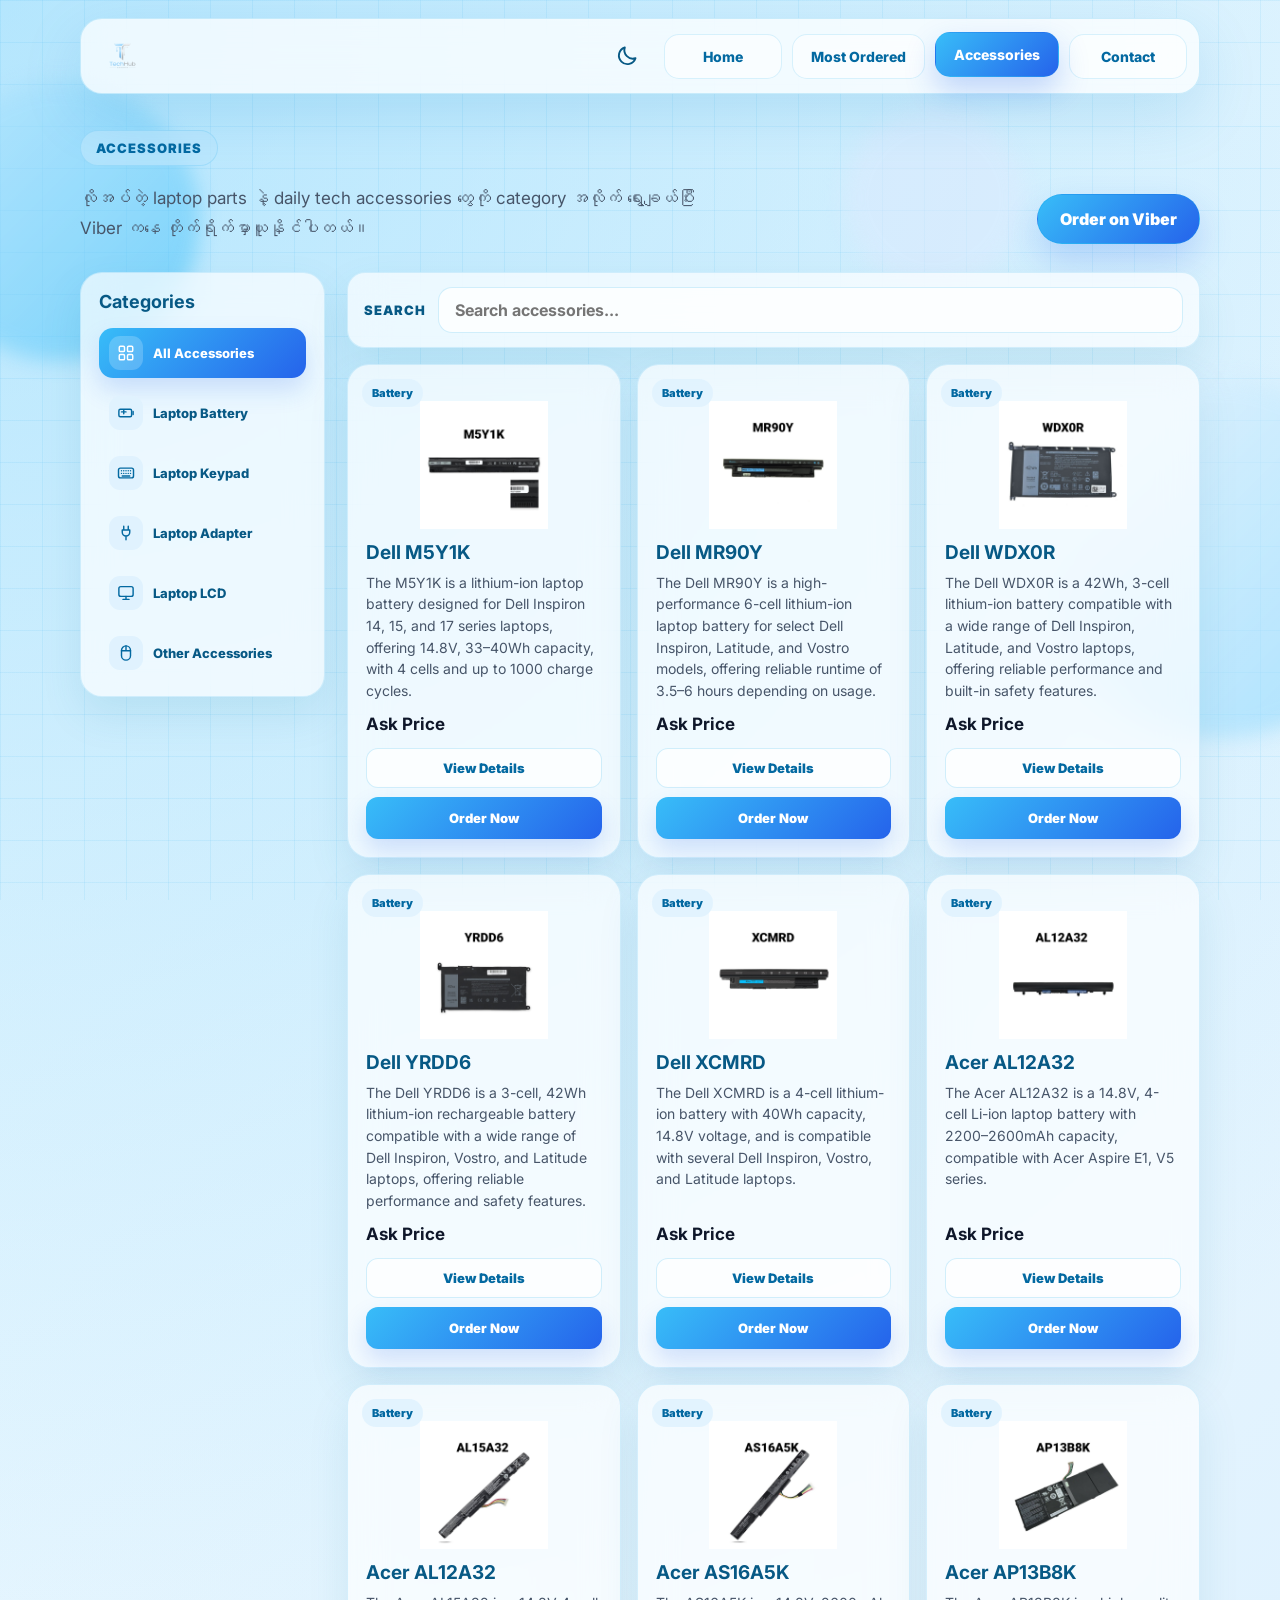
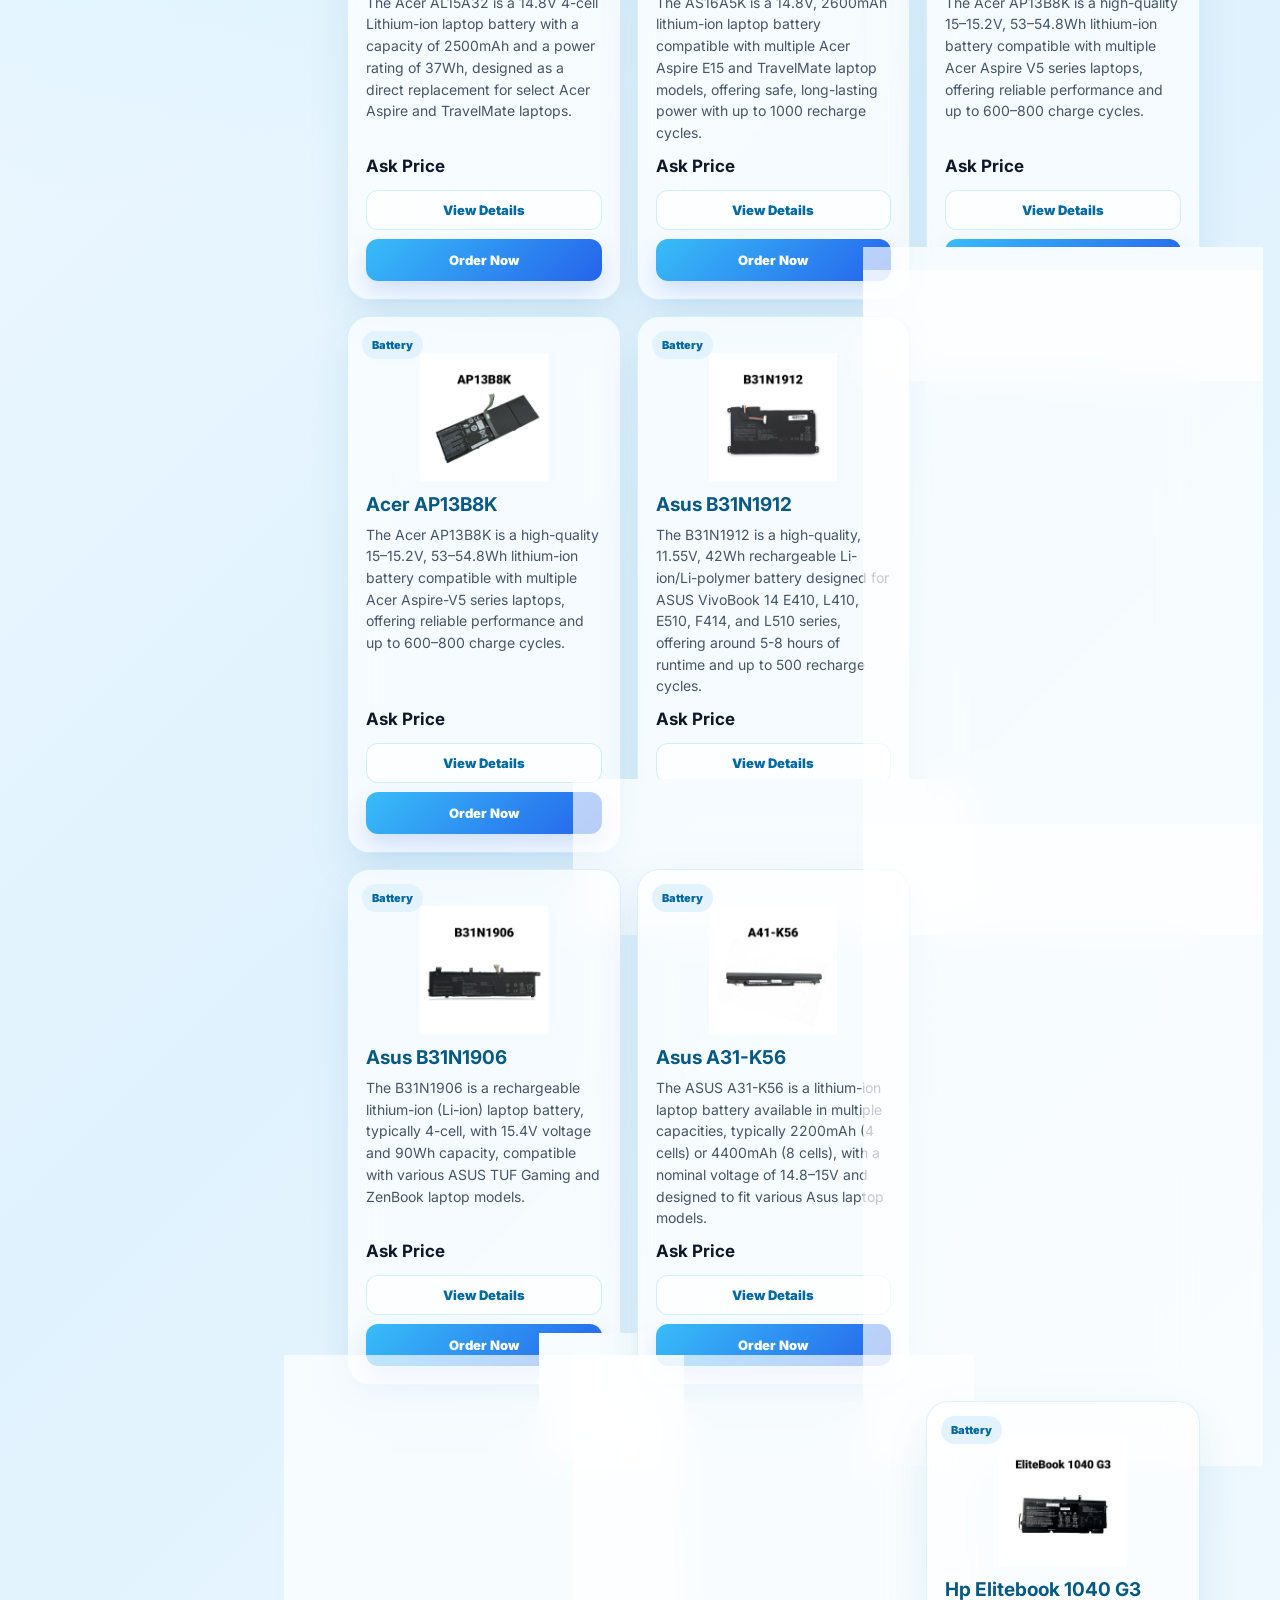
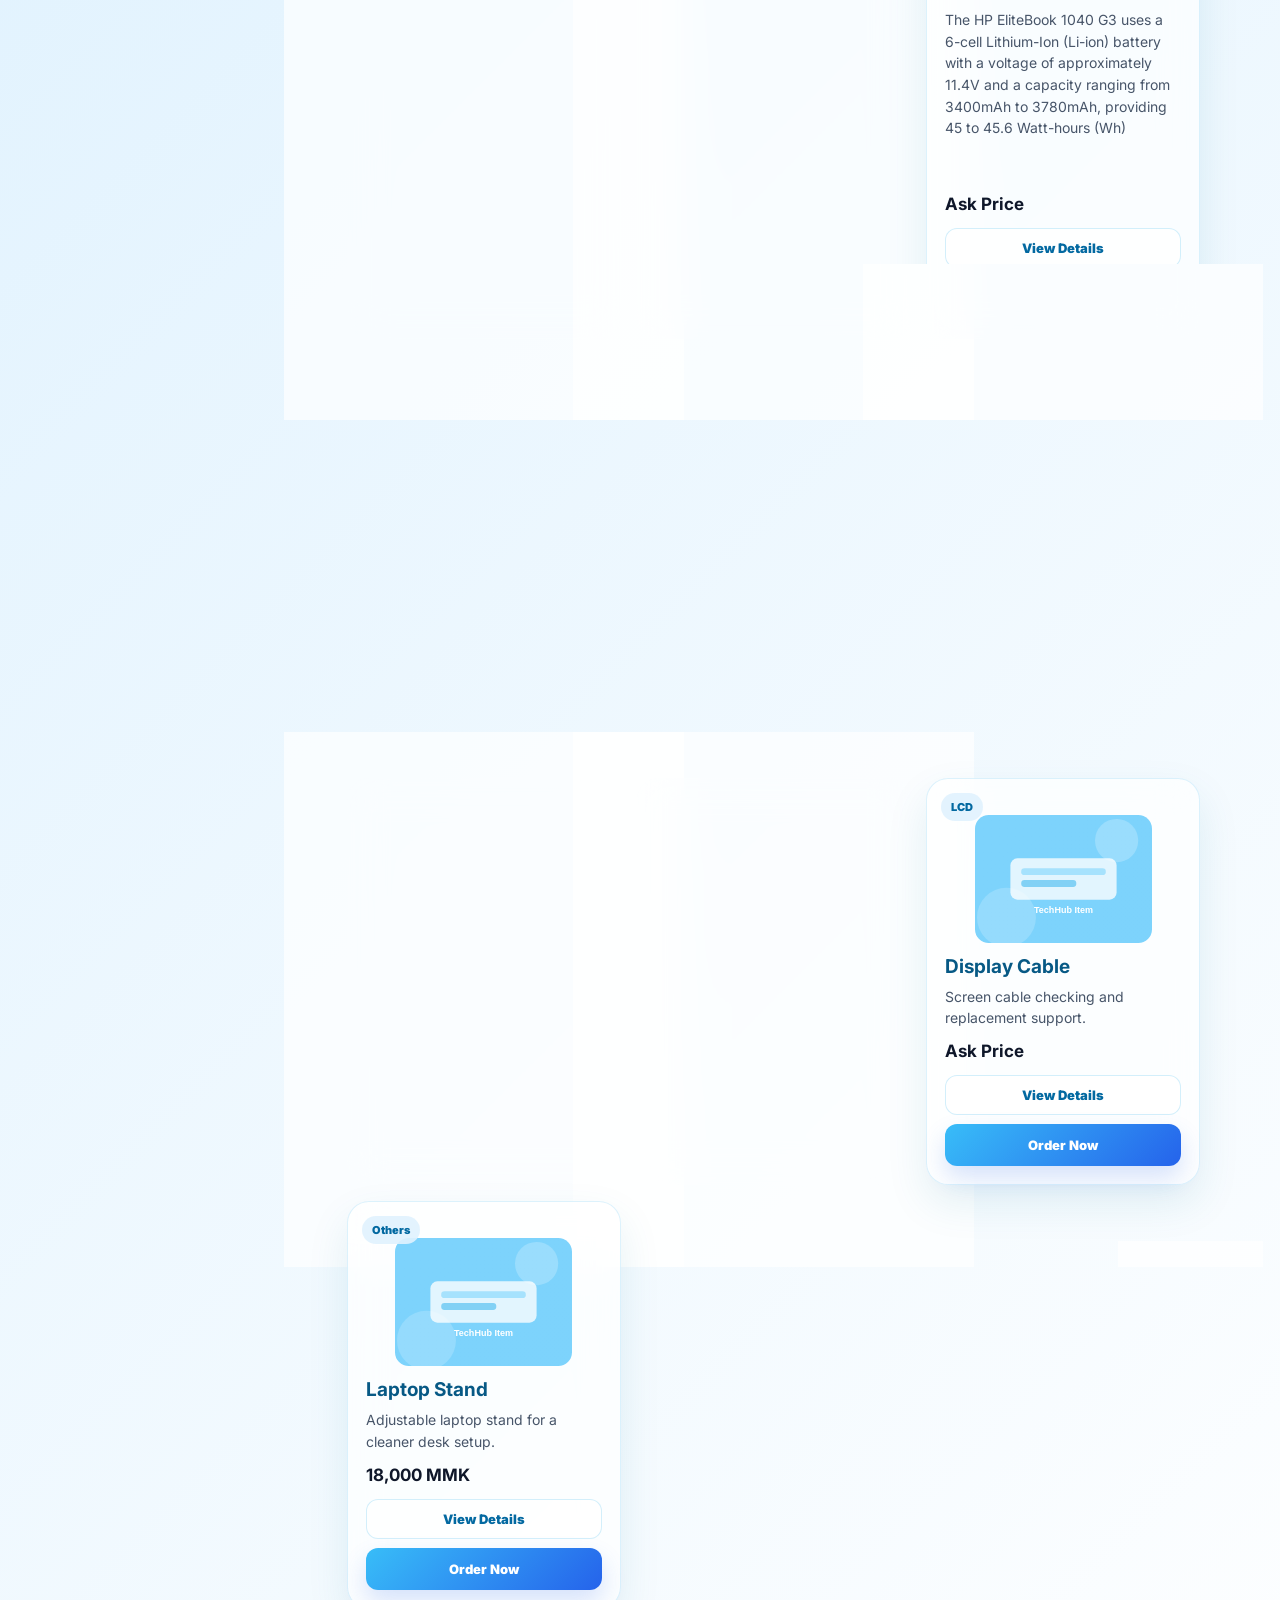
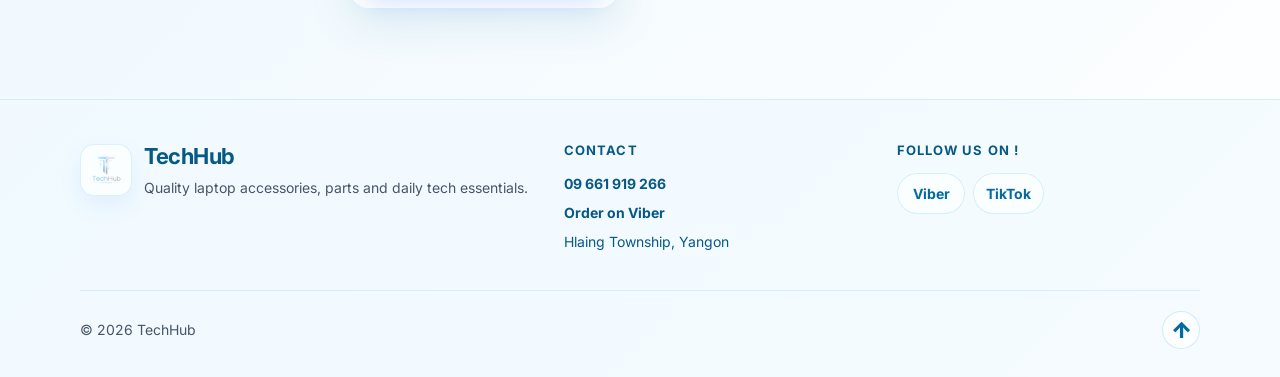
==== commit 5174385b: "Feature/add img 2 (#7) * add-img  * i-add-img  * add-5img  ---------  Co-authored-by: Hein Linn Htun" ====
--- a/techhub-accessories/accessories.html
+++ b/techhub-accessories/accessories.html
@@ -269,6 +269,53 @@
             </div>
           </article>
 
+          <article id="battery" class="catalog-card" data-category="battery">
+            <span class="catalog-badge">Battery</span>
+            <img src="assets/images/battery/ht03xl.jpg" alt="Hp HT03XL">
+            <h3>Hp HT03XL</h3>
+            <p>The HP HT03XL (HTO3XL) is a reliable 3-cell lithium-ion / lithium-polymer battery designed for HP Pavilion laptops, providing 41–42Wh capacity at 11.4–11.55V and is compatible with numerous HP 14, 15, and 17 series models.</p>
+            <strong>Ask Price</strong>
+            <div class="catalog-actions">
+              <a href="product.html?item=hp-ht03xl" class="details-link">View Details</a>
+              <a href="viber://chat?number=%2B959661919266" class="order-link">Order Now</a>
+            </div>
+          </article>
+
+          <article id="battery" class="catalog-card" data-category="battery">
+            <span class="catalog-badge">Battery</span>
+            <img src="assets/images/battery/ta03xl.jpg" alt="Hp TA03XL">
+            <h3>Hp TA03XL</h3>
+            <p>The HP TA03XL is a high-quality, lithium-ion laptop battery with 11.55V voltage, 51Wh capacity, and 3 cells, compatible with HP EliteBook 700/800 G4 Series and ZBook 14/15u G4 laptops.</p>
+            <strong>Ask Price</strong>
+            <div class="catalog-actions">
+              <a href="product.html?item=hp-ta03xl" class="details-link">View Details</a>
+              <a href="viber://chat?number=%2B959661919266" class="order-link">Order Now</a>
+            </div>
+          </article>
+
+          <article id="battery" class="catalog-card" data-category="battery">
+            <span class="catalog-badge">Battery</span>
+            <img src="assets/images/battery/compaq6530s.jpg" alt="Hp Compaq 6530s">
+            <h3>Hp Compaq 6530s</h3>
+            <p>The HP Compaq 6530s uses a 6-cell Lithium-Ion battery with a nominal voltage of 10.8–11.1V and a capacity ranging from 4400mAh to 5200mAh, offering between 47Wh to 58Wh of energy storage, compatible with the original manufacturer specifications.</p>
+            <strong>Ask Price</strong>
+            <div class="catalog-actions">
+              <a href="product.html?item=hp-compaq6530s" class="details-link">View Details</a>
+              <a href="viber://chat?number=%2B959661919266" class="order-link">Order Now</a>
+            </div>
+          </article>
+
+          <article id="battery" class="catalog-card" data-category="battery">
+            <span class="catalog-badge">Battery</span>
+            <img src="assets/images/battery/elitebook1040g3.jpg" alt="Hp Elitebook 1040 G3">
+            <h3>Hp Elitebook 1040 G3</h3>
+            <p>The HP EliteBook 1040 G3 uses a 6-cell Lithium-Ion (Li-ion) battery with a voltage of approximately 11.4V and a capacity ranging from 3400mAh to 3780mAh, providing 45 to 45.6 Watt-hours (Wh)</p>
+            <strong>Ask Price</strong>
+            <div class="catalog-actions">
+              <a href="product.html?item=hp-elitebook1040g3" class="details-link">View Details</a>
+              <a href="viber://chat?number=%2B959661919266" class="order-link">Order Now</a>
+            </div>
+          </article>
 
           <article id="keypad" class="catalog-card" data-category="keypad">
             <span class="catalog-badge">Keypad</span>
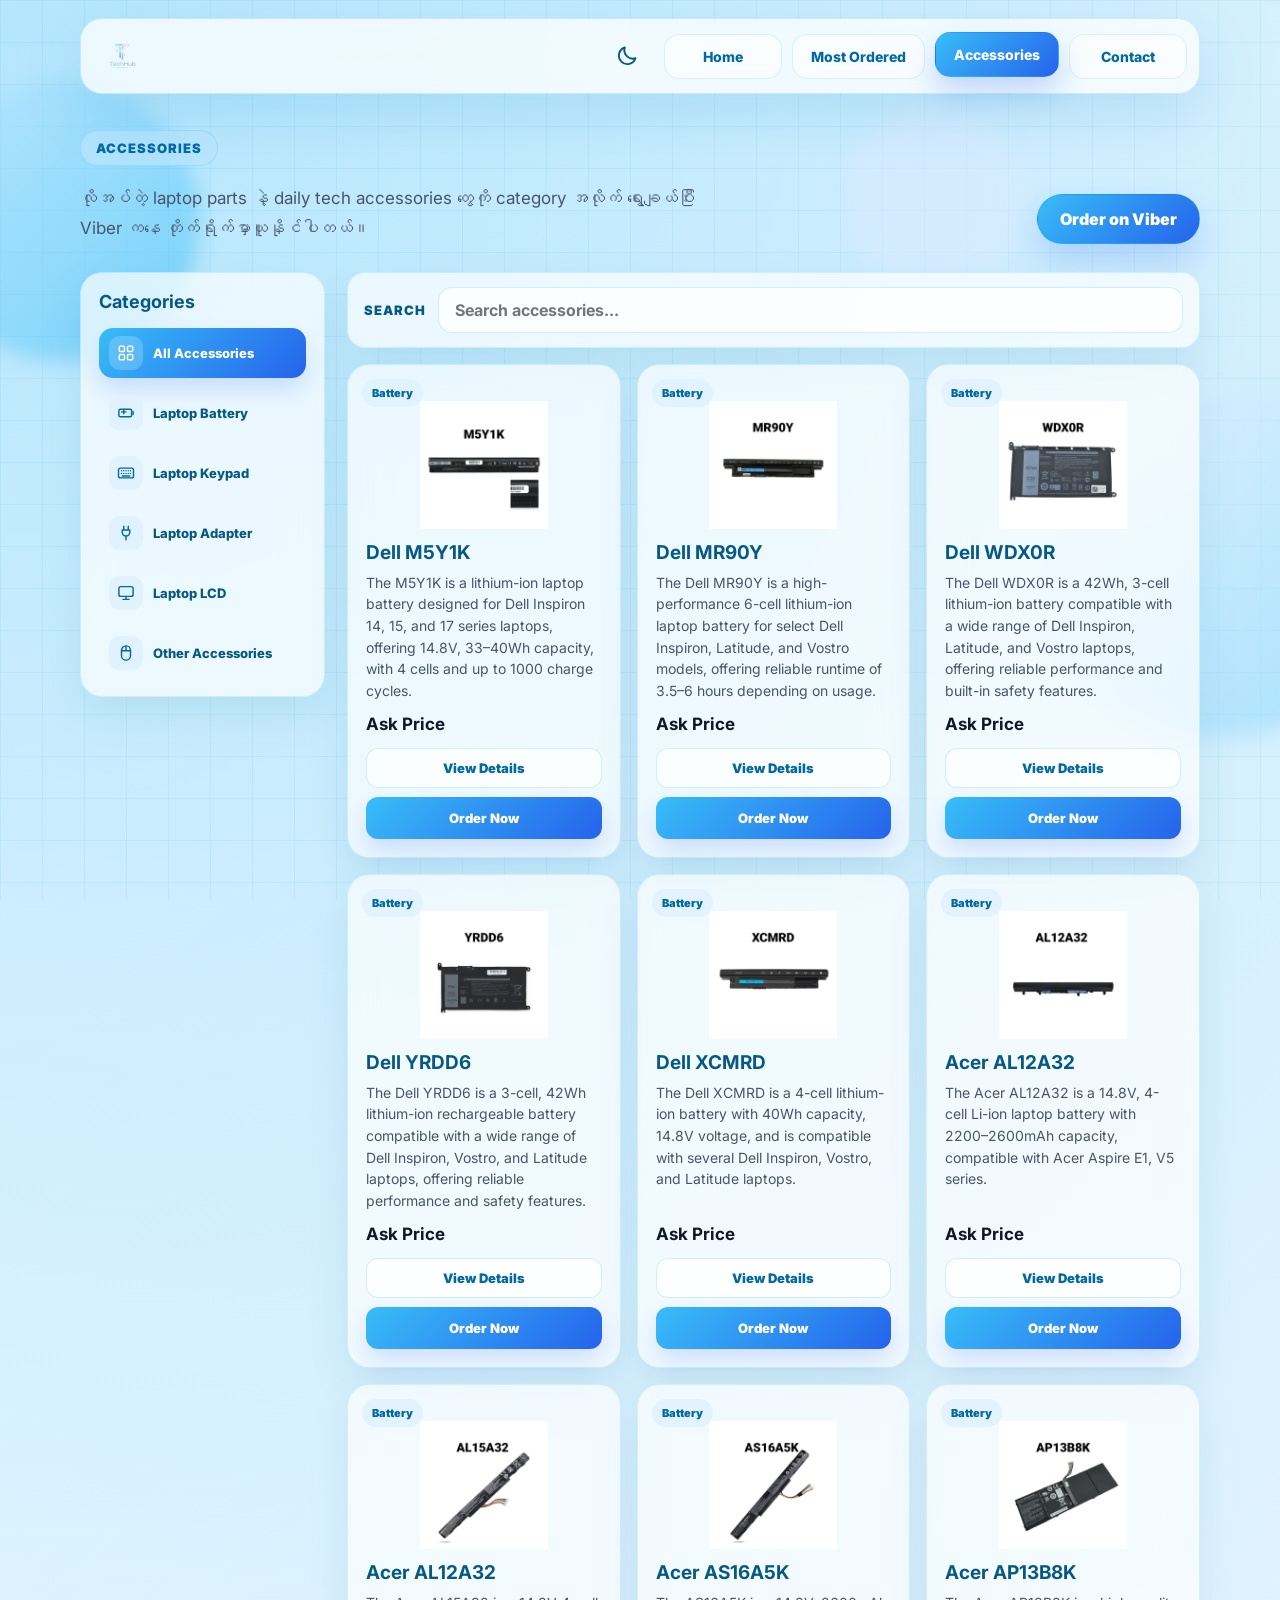
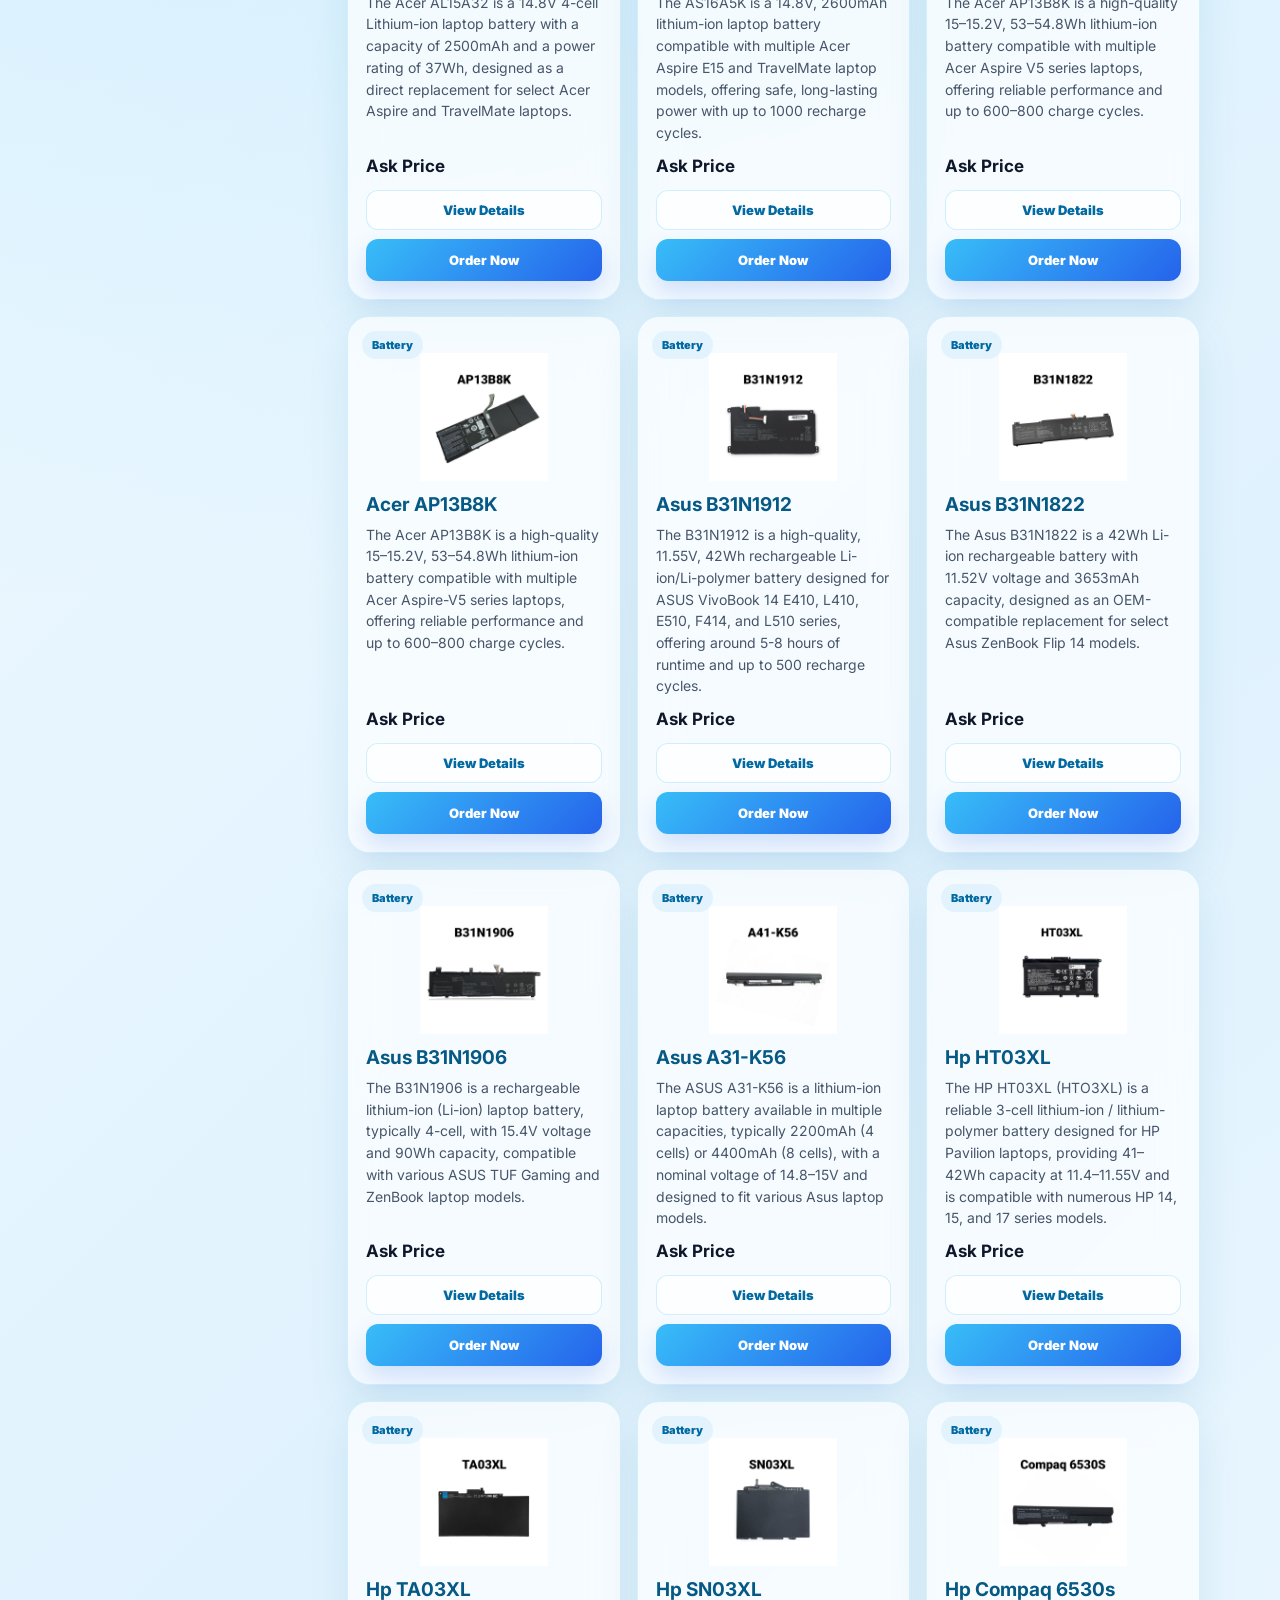
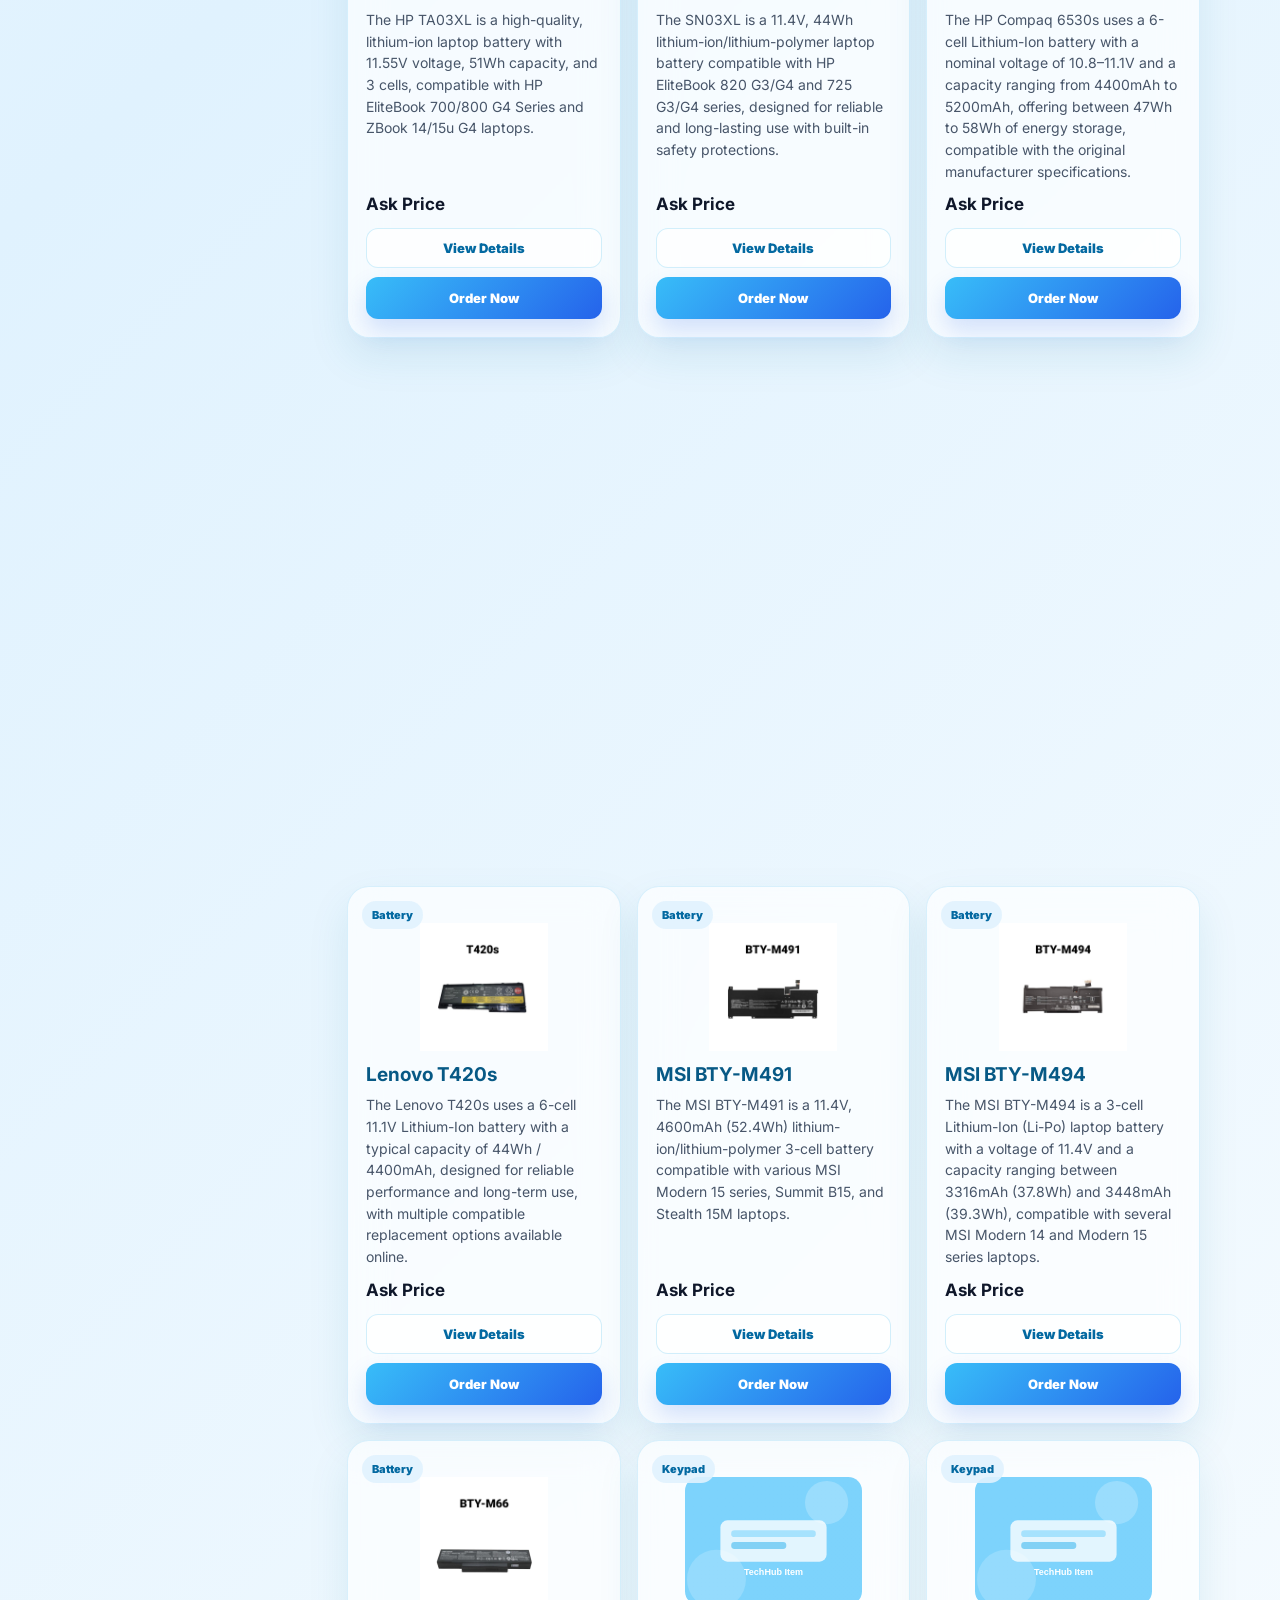
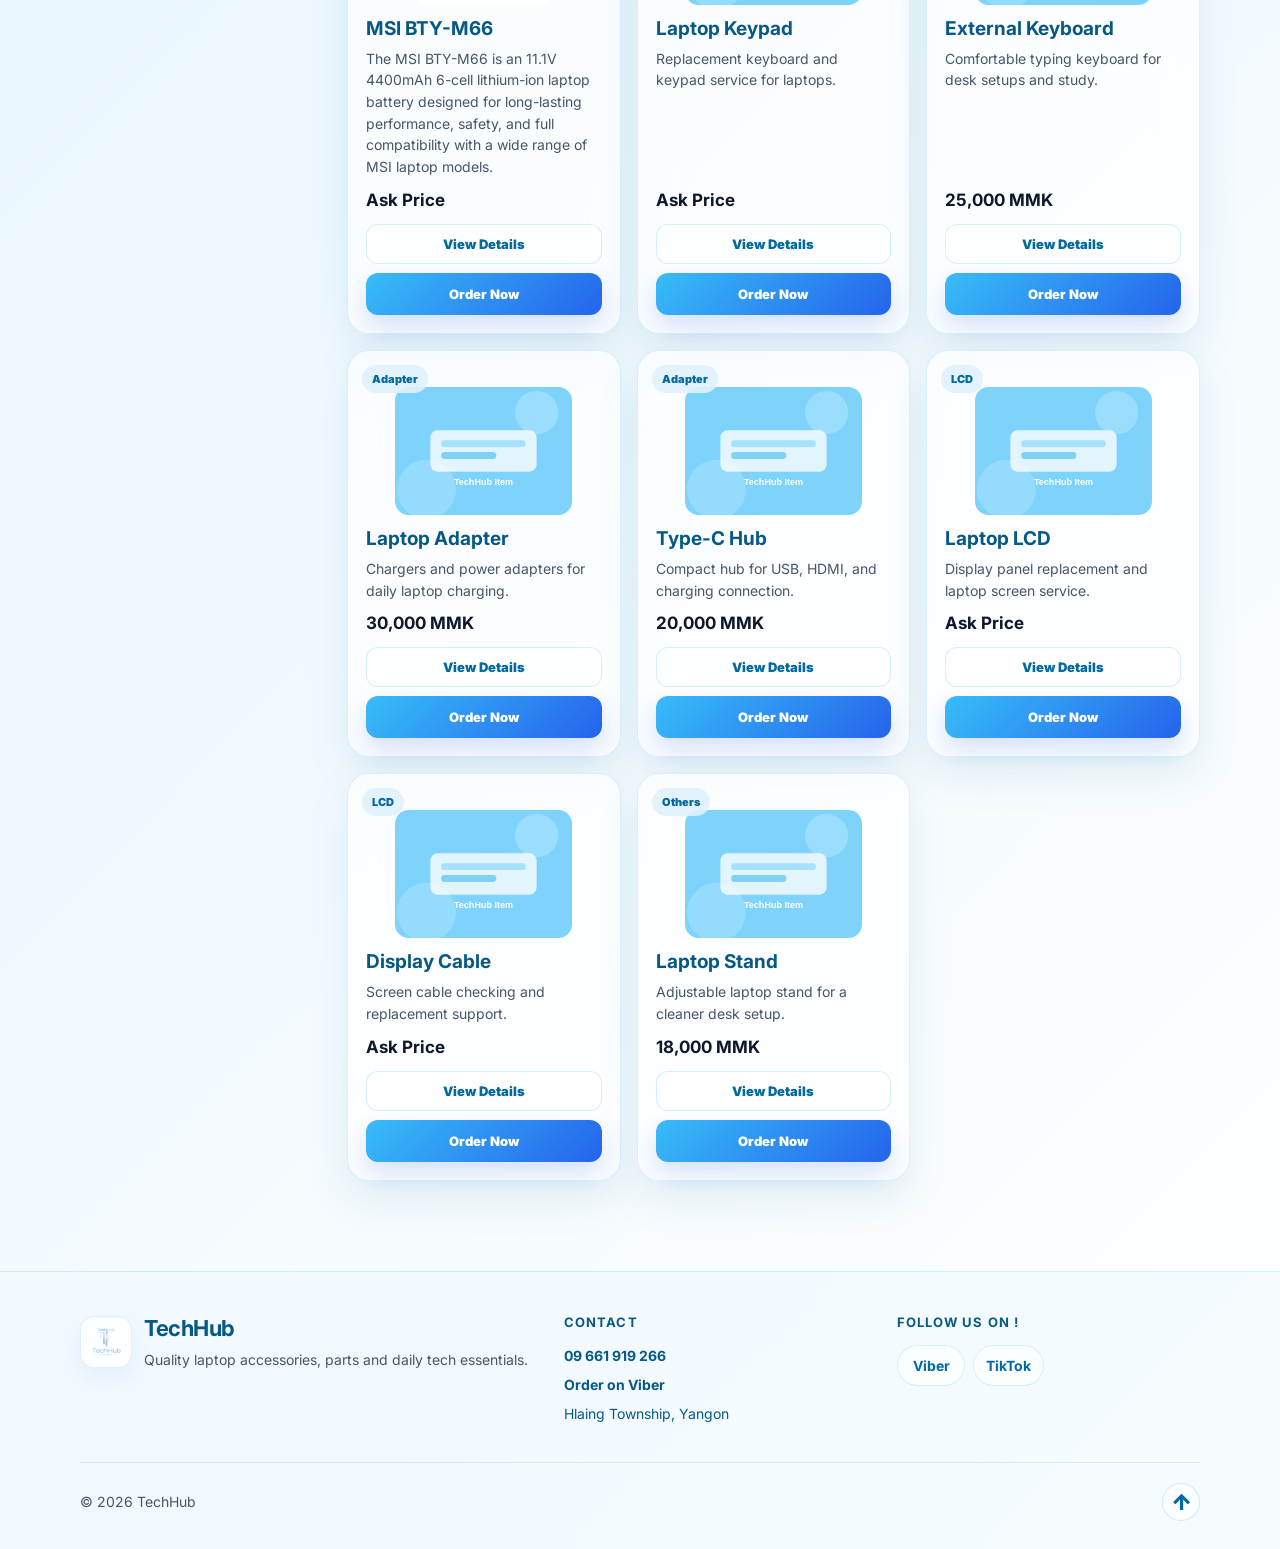
==== commit 662f5430: "battery finished here" ====
--- a/techhub-accessories/accessories.html
+++ b/techhub-accessories/accessories.html
@@ -295,6 +295,18 @@
 
           <article id="battery" class="catalog-card" data-category="battery">
             <span class="catalog-badge">Battery</span>
+            <img src="assets/images/battery/sn03xl.jpg" alt="Hp SN03XL">
+            <h3>Hp SN03XL</h3>
+            <p>The SN03XL is a 11.4V, 44Wh lithium-ion/lithium-polymer laptop battery compatible with HP EliteBook 820 G3/G4 and 725 G3/G4 series, designed for reliable and long-lasting use with built-in safety protections.</p>
+            <strong>Ask Price</strong>
+            <div class="catalog-actions">
+              <a href="product.html?item=hp-sn03xl" class="details-link">View Details</a>
+              <a href="viber://chat?number=%2B959661919266" class="order-link">Order Now</a>
+            </div>
+          </article>
+
+          <article id="battery" class="catalog-card" data-category="battery">
+            <span class="catalog-badge">Battery</span>
             <img src="assets/images/battery/compaq6530s.jpg" alt="Hp Compaq 6530s">
             <h3>Hp Compaq 6530s</h3>
             <p>The HP Compaq 6530s uses a 6-cell Lithium-Ion battery with a nominal voltage of 10.8–11.1V and a capacity ranging from 4400mAh to 5200mAh, offering between 47Wh to 58Wh of energy storage, compatible with the original manufacturer specifications.</p>
@@ -317,6 +329,78 @@
             </div>
           </article>
 
+          <article id="battery" class="catalog-card" data-category="battery">
+            <span class="catalog-badge">Battery</span>
+            <img src="assets/images/battery/01av436.jpg" alt="Lenovo 01AV436">
+            <h3>Lenovo 01AV436</h3>
+            <p>The Lenovo 01AV436 is a 42Wh lithium-ion replacement battery with 11.25V output, 4200mAh capacity, up to 500 charge cycles, and is specifically compatible with various Lenovo ThinkPad S2 13 Chromebook models.</p>
+            <strong>Ask Price</strong>
+            <div class="catalog-actions">
+              <a href="product.html?item=lenovo-01av436" class="details-link">View Details</a>
+              <a href="viber://chat?number=%2B959661919266" class="order-link">Order Now</a>
+            </div>
+          </article>
+
+          <article id="battery" class="catalog-card" data-category="battery">
+            <span class="catalog-badge">Battery</span>
+            <img src="assets/images/battery/320s-14ikb.jpg" alt="Lenovo 320S-14IKB">
+            <h3>Lenovo 320S-14IKB</h3>
+            <p>The Lenovo IdeaPad 320S-14IKB is equipped with a 6-cell Li-Polymer battery with a voltage of 11.4V and a capacity of 4610mAh (52.5Wh), providing an approximate battery life of up to 7–12 hours depending on usage.</p>
+            <strong>Ask Price</strong>
+            <div class="catalog-actions">
+              <a href="product.html?item=lenovo-320s-14ikb" class="details-link">View Details</a>
+              <a href="viber://chat?number=%2B959661919266" class="order-link">Order Now</a>
+            </div>
+          </article>
+
+          <article id="battery" class="catalog-card" data-category="battery">
+            <span class="catalog-badge">Battery</span>
+            <img src="assets/images/battery/t420s.jpg" alt="Lenovo T420s">
+            <h3>Lenovo T420s</h3>
+            <p>The Lenovo T420s uses a 6-cell 11.1V Lithium-Ion battery with a typical capacity of 44Wh / 4400mAh, designed for reliable performance and long-term use, with multiple compatible replacement options available online.</p>
+            <strong>Ask Price</strong>
+            <div class="catalog-actions">
+              <a href="product.html?item=lenovo-t420s" class="details-link">View Details</a>
+              <a href="viber://chat?number=%2B959661919266" class="order-link">Order Now</a>
+            </div>
+          </article>
+
+          <article id="battery" class="catalog-card" data-category="battery">
+            <span class="catalog-badge">Battery</span>
+            <img src="assets/images/battery/bty-m491.jpg" alt="MSI BTY-M491">
+            <h3>MSI BTY-M491</h3>
+            <p>The MSI BTY-M491 is a 11.4V, 4600mAh (52.4Wh) lithium-ion/lithium-polymer 3-cell battery compatible with various MSI Modern 15 series, Summit B15, and Stealth 15M laptops.</p>
+            <strong>Ask Price</strong>
+            <div class="catalog-actions">
+              <a href="product.html?item=msi-bty-m491" class="details-link">View Details</a>
+              <a href="viber://chat?number=%2B959661919266" class="order-link">Order Now</a>
+            </div>
+          </article>
+
+          <article id="battery" class="catalog-card" data-category="battery">
+            <span class="catalog-badge">Battery</span>
+            <img src="assets/images/battery/bty-m494.jpg" alt="MSI BTY-M494">
+            <h3>MSI BTY-M494</h3>
+            <p>The MSI BTY-M494 is a 3-cell Lithium-Ion (Li-Po) laptop battery with a voltage of 11.4V and a capacity ranging between 3316mAh (37.8Wh) and 3448mAh (39.3Wh), compatible with several MSI Modern 14 and Modern 15 series laptops.</p>
+            <strong>Ask Price</strong>
+            <div class="catalog-actions">
+              <a href="product.html?item=msi-bty-m494" class="details-link">View Details</a>
+              <a href="viber://chat?number=%2B959661919266" class="order-link">Order Now</a>
+            </div>
+          </article>
+
+          <article id="battery" class="catalog-card" data-category="battery">
+            <span class="catalog-badge">Battery</span>
+            <img src="assets/images/battery/bty-m66.jpg" alt="MSI BTY-M66">
+            <h3>MSI BTY-M66</h3>
+            <p>The MSI BTY-M66 is an 11.1V 4400mAh 6-cell lithium-ion laptop battery designed for long-lasting performance, safety, and full compatibility with a wide range of MSI laptop models.</p>
+            <strong>Ask Price</strong>
+            <div class="catalog-actions">
+              <a href="product.html?item=msi-bty-m66" class="details-link">View Details</a>
+              <a href="viber://chat?number=%2B959661919266" class="order-link">Order Now</a>
+            </div>
+          </article>
+          
           <article id="keypad" class="catalog-card" data-category="keypad">
             <span class="catalog-badge">Keypad</span>
             <img src="assets/images/keyboard.svg" alt="Laptop keypad">
